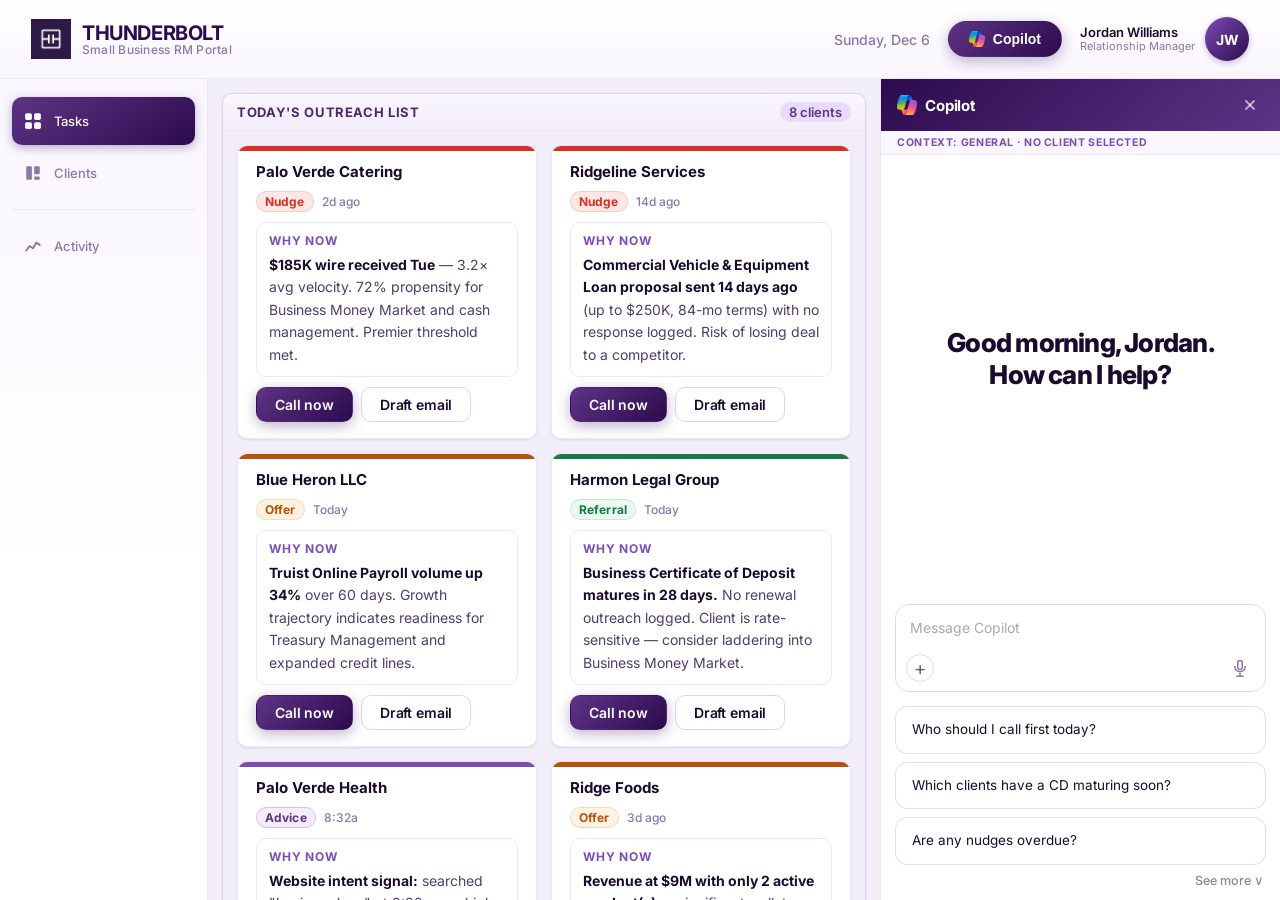
==== index.html @ 167a403d "Implement completed outreach tracking and enhance dashboard display for completed tasks" ====
<!DOCTYPE html>
<html lang="en">
<head>
<meta charset="UTF-8">
<meta name="viewport" content="width=device-width, initial-scale=1.0">
<title>RM Portal — Truist</title>
<link rel="preconnect" href="https://fonts.googleapis.com">
<link rel="preconnect" href="https://fonts.gstatic.com" crossorigin>
<link href="https://fonts.googleapis.com/css2?family=Inter:wght@400;500;600;700&display=swap" rel="stylesheet">
<style>
/* ── TOKENS ──────────────────────────────────────────────── */
:root {
  --p950:#150428; --p900:#2D0A4E; --p800:#4B286D;
  --p700:#5E3485; --p600:#7B4DB5; --p500:#9B6FCC;
  --p400:#B898DC; --p300:#D4BEF0; --p200:#E8DCFA;
  --p100:#F3EDFC; --p50:#F9F6FE;
  --bg:#F2EEF9; --sur:#fff;
  --bdr:#DDD3EF; --bdr-l:#EDE5F8;
  --tx:#1A0B2E; --tx2:#503D6A; --tx3:#8B78A8;
  --red:#D93025; --red-l:#FEE8E6; --red-s:#E74C3C;
  --amb:#B45309; --amb-l:#FEF3E2; --amb-s:#D97706;
  --grn:#1A7A47; --grn-l:#EAFAF1; --grn-d:#27AE60;
  --gray-d:#A09CB0;
  --rmd:10px; --rlg:14px; --rfull:9999px;
  --ssm:0 1px 3px rgba(75,40,109,.08),0 1px 2px rgba(75,40,109,.04);
  --smd:0 4px 16px rgba(75,40,109,.10),0 2px 4px rgba(75,40,109,.06);
  --spur:0 4px 14px rgba(75,40,109,.35);
}
*,*::before,*::after{box-sizing:border-box;margin:0;padding:0}
html,body{height:100%;overflow:hidden}
body{font-family:'Inter',-apple-system,BlinkMacSystemFont,sans-serif;background:var(--bg);color:var(--tx);-webkit-font-smoothing:antialiased;height:100vh;display:flex;flex-direction:column}

/* ── APP SHELL ──────────────────────────────────────────── */
#app{display:flex;flex-direction:column;height:100vh;overflow:hidden}

/* ── TOPBAR ─────────────────────────────────────────────── */
.topbar{height:79px;border-bottom:1px solid var(--bdr-l);background:linear-gradient(180deg,#fff 0%,var(--p50) 100%);display:flex;align-items:center;padding:0 31px;gap:18px;flex-shrink:0;z-index:20}
.tb-logo{display:flex;flex-direction:row;align-items:center;gap:11px;cursor:pointer;text-decoration:none;line-height:1}
.tb-logo-text{display:flex;flex-direction:column;align-items:flex-start;gap:1px}
.tb-brand{font-size:20px;font-weight:700;color:var(--p900);letter-spacing:-.02em}
.tb-sub{font-size:12px;font-weight:500;color:var(--tx3);letter-spacing:.02em}
.tb-spacer{flex:1}
.tb-date{font-size:14px;font-weight:500;color:var(--tx3);white-space:nowrap}
.tb-cop{font-size:14px;font-weight:600;padding:9px 20px;border:1px solid var(--p300);border-radius:var(--rfull);color:var(--p700);cursor:pointer;background:#fff;display:flex;align-items:center;gap:6px;transition:all .15s;white-space:nowrap;user-select:none}
.tb-cop.on{background:linear-gradient(135deg,var(--p700),var(--p900));color:#fff;border-color:transparent;box-shadow:var(--spur)}
.tb-back{font-size:15px;font-weight:500;color:var(--tx3);cursor:pointer;display:flex;align-items:center;gap:4px;text-decoration:none}
.tb-back:hover{color:var(--p700)}
.tb-av{width:44px;height:44px;border-radius:50%;background:linear-gradient(135deg,var(--p600),var(--p900));display:flex;align-items:center;justify-content:center;font-size:14px;font-weight:700;color:#fff;flex-shrink:0;box-shadow:0 2px 6px rgba(75,40,109,.3)}.tb-av-info{display:flex;flex-direction:column;line-height:1.2}.tb-av-name{font-size:13px;font-weight:600;color:var(--tx)}.tb-av-role{font-size:11px;color:var(--tx3)}

/* ── LAYOUT ─────────────────────────────────────────────── */
.layout{flex:1;display:flex;overflow:hidden}

/* ── SIDEBAR ─────────────────────────────────────────────── */
.sidebar{width:208px;border-right:1px solid var(--bdr-l);background:linear-gradient(180deg,var(--p50) 0%,#fff 60%);display:flex;flex-direction:column;align-items:flex-start;padding:18px 12px;gap:4px;flex-shrink:0}
.sb-ic{width:100%;height:48px;border-radius:var(--rmd);display:flex;align-items:center;gap:12px;padding:0 12px;color:var(--tx3);cursor:pointer;transition:all .15s;text-decoration:none;border:none;background:transparent;font-size:13px;font-weight:500}
.sb-ic:hover{background:var(--p100);color:var(--p700)}.sb-ic svg{flex-shrink:0}
.sb-ic.on{background:linear-gradient(145deg,var(--p700),var(--p900));color:#fff;box-shadow:0 3px 10px rgba(75,40,109,.35)}
.sb-div{width:100%;height:1px;background:var(--bdr-l);margin:8px 0}

/* ── MAIN ───────────────────────────────────────────────── */
.main{flex:1;overflow-y:auto;display:flex;flex-direction:column;min-width:0}

/* ── COPILOT PANEL ──────────────────────────────────────── */
.cp-panel{width:400px;border-left:1px solid var(--bdr-l);display:flex;flex-direction:column;flex-shrink:0;background:#fff;transition:width .2s,opacity .2s}
.cp-panel.off{width:0;opacity:0;overflow:hidden;pointer-events:none;border:none}
.cp-hd{height:52px;padding:0 16px;background:linear-gradient(140deg,var(--p900),var(--p700));border-bottom:none;display:flex;align-items:center;justify-content:space-between;flex-shrink:0}
.cp-hd-l{display:flex;align-items:center;gap:8px}
.cp-hd-r{display:flex;align-items:center;gap:2px}
.cp-ic{width:24px;height:24px;display:flex;align-items:center;justify-content:center;flex-shrink:0}
.cp-ttl{font-size:15px;font-weight:700;color:#fff;letter-spacing:-.01em}
.cp-icon-btn{width:28px;height:28px;border:none;background:transparent;border-radius:6px;cursor:pointer;color:rgba(255,255,255,.6);display:flex;align-items:center;justify-content:center;transition:all .15s;flex-shrink:0}
.cp-icon-btn:hover{background:rgba(255,255,255,.15);color:#fff}
.cp-x{width:28px;height:28px;border:none;background:transparent;border-radius:6px;cursor:pointer;color:rgba(255,255,255,.6);display:flex;align-items:center;justify-content:center;transition:all .15s;flex-shrink:0}
.cp-x:hover{background:rgba(255,255,255,.15);color:#fff}
.cp-ctx{padding:5px 16px;border-bottom:1px solid var(--bdr-l);font-size:10.5px;font-weight:700;color:var(--p600);background:var(--p50);letter-spacing:.06em;text-transform:uppercase;flex-shrink:0;white-space:nowrap;overflow:hidden;text-overflow:ellipsis}
.cp-empty{flex:1;display:flex;flex-direction:column;align-items:center;justify-content:center;padding:0 24px 32px;pointer-events:none}
.cp-ask{font-size:26px;font-weight:800;color:var(--tx);text-align:center;line-height:1.2;letter-spacing:-.03em}
.cp-msgs{flex:1;padding:12px 14px 6px;display:flex;flex-direction:column;gap:10px;overflow-y:auto;min-height:0}
.msg{font-size:13.5px;line-height:1.65;padding:10px 13px;border-radius:14px}
.msg.usr{background:linear-gradient(135deg,var(--p700),var(--p600));color:#fff;align-self:flex-end;max-width:88%;box-shadow:0 2px 8px rgba(75,40,109,.22);border-bottom-right-radius:4px}
.msg.ast{background:#f5f5f5;color:var(--tx2);border-top-left-radius:4px}
.msg.typ{background:#f5f5f5;color:var(--tx3);letter-spacing:3px;align-self:flex-start;border-top-left-radius:4px}
.cp-in-area{padding:10px 14px 14px;background:#fff;flex-shrink:0}
.cp-in-wrap{border:1.5px solid #ddd;border-radius:14px;background:#fff;transition:border-color .15s,box-shadow .15s}
.cp-in-wrap:focus-within{border-color:var(--p400);box-shadow:0 0 0 3px rgba(155,111,204,.12)}
.cp-in{width:100%;font-size:14px;font-family:inherit;padding:12px 14px 6px;border:none;color:var(--tx);background:transparent;outline:none;resize:none;line-height:1.5;min-height:44px;max-height:120px;overflow-y:auto;display:block}
.cp-in::placeholder{color:#aaa}
.cp-in-toolbar{display:flex;align-items:center;justify-content:space-between;padding:4px 10px 8px}
.cp-in-plus{width:28px;height:28px;border-radius:50%;border:1.5px solid #ddd;background:#fff;display:flex;align-items:center;justify-content:center;font-size:19px;line-height:1;color:#666;cursor:pointer;transition:all .15s;font-family:inherit}
.cp-in-plus:hover{border-color:var(--p400);color:var(--p700)}
.cp-btn{width:30px;height:30px;background:transparent;border-radius:50%;display:flex;align-items:center;justify-content:center;color:var(--tx3);cursor:pointer;flex-shrink:0;border:none;font-family:inherit;transition:all .15s}
.cp-btn:hover{color:var(--p700);background:var(--p100)}
.cp-btn.listening{color:var(--red);animation:mic-pulse 1s ease-in-out infinite}
@keyframes mic-pulse{0%,100%{transform:scale(1);opacity:1}50%{transform:scale(1.18);opacity:.75}}
.cp-cards{padding:0 14px 12px;display:flex;flex-direction:column;gap:8px;flex-shrink:0}
.cp-card{border:1px solid #e0e0e0;border-radius:12px;padding:13px 16px;font-size:13.5px;color:var(--tx);cursor:pointer;background:#fff;transition:background .12s,border-color .12s;line-height:1.45;text-align:left;user-select:none;width:100%;font-family:inherit;box-shadow:none}
.cp-card:hover{background:#f9f9fc;border-color:var(--p300)}
.cp-card-link{color:var(--p700);font-weight:600}
.cp-see-more{text-align:right;font-size:12.5px;font-weight:500;color:#888;cursor:pointer;padding:0 2px;transition:color .12s;user-select:none;background:none;border:none;font-family:inherit;width:100%}
.cp-see-more:hover{color:var(--p700)}

/* ── CONTENT ─────────────────────────────────────────────── */
.content{padding:14px;display:flex;flex-direction:column;gap:11px}

/* ── STAT ROW ────────────────────────────────────────────── */
.stat-row{display:grid;grid-template-columns:repeat(3,1fr);gap:10px}
.stat-box{background:var(--sur);border:1px solid var(--bdr-l);border-radius:var(--rmd);padding:22px;position:relative;overflow:hidden}
.stat-box::before{content:'';position:absolute;top:0;left:0;right:0;height:3px;background:linear-gradient(90deg,var(--p400),var(--p600));border-radius:3px 3px 0 0}
.stat-n{font-size:36px;font-weight:700;color:var(--tx);margin-bottom:6px;letter-spacing:-.03em;line-height:1}
.stat-l{font-size:14px;font-weight:500;color:var(--tx3)}
.stat-n.warn{color:var(--red)}
.stat-box.is-warn::before{background:linear-gradient(90deg,var(--red-s),#C0392B)}
.stat-n.ok{color:var(--grn)}
.stat-box.is-ok::before{background:linear-gradient(90deg,var(--grn-d),var(--grn))}

/* ── LIST CARD ───────────────────────────────────────────── */
.lcard{border:1px solid var(--bdr);border-radius:var(--rmd);overflow:hidden;box-shadow:var(--ssm)}
.lcard-hd{padding:8px 14px;background:linear-gradient(180deg,var(--p50),var(--p100));border-bottom:1px solid var(--bdr-l);display:flex;align-items:center;justify-content:space-between}
.lcard-lbl{font-size:13px;font-weight:700;color:var(--p800);letter-spacing:.05em;text-transform:uppercase}
.lcard-ct{font-size:13px;font-weight:600;color:var(--p700);background:var(--p200);padding:2px 9px;border-radius:var(--rfull)}
.card-grid{display:grid;grid-template-columns:repeat(auto-fill,minmax(280px,1fr));gap:14px}
.ocard{background:var(--sur);border:1px solid var(--bdr-l);border-radius:var(--rmd);padding:16px 18px;cursor:pointer;transition:box-shadow .15s,border-color .15s;display:flex;flex-direction:column;gap:10px;position:relative;overflow:hidden;box-shadow:var(--ssm)}
.ocard::before{content:'';position:absolute;top:0;left:0;right:0;height:5px;border-radius:3px 3px 0 0;background:linear-gradient(90deg,var(--p400),var(--p600))}
.ocard.h-r{background:#fff}
.ocard.h-r::before{background:linear-gradient(90deg,var(--red-s),#C0392B)}
.ocard.h-a{background:#fff}
.ocard.h-a::before{background:linear-gradient(90deg,var(--amb-s),var(--amb))}
.ocard.rec-nudge::before{background:var(--red)}
.ocard.rec-prop::before{background:var(--amb)}
.ocard.rec-rules::before{background:var(--grn)}
.ocard.rec-rt::before{background:var(--p600)}
.ocard:hover{box-shadow:0 4px 16px rgba(75,40,109,.13);border-color:var(--p300)}
.ocard.done{opacity:.7;cursor:default;background:#fafafa}
.ocard.done:hover{box-shadow:var(--ssm);border-color:var(--bdr-l)}
.done-row{display:flex;align-items:center;gap:8px;margin-top:2px}
.done-chip{font-size:11.5px;font-weight:600;padding:2px 9px;border-radius:var(--rfull);background:var(--grn-l);color:var(--grn);border:1px solid rgba(39,174,96,.25)}
.done-chip.pend{background:var(--amb-l);color:var(--amb);border-color:rgba(212,130,0,.25)}
.done-chip.dism{background:var(--red-l);color:var(--red);border-color:rgba(217,48,37,.25)}
.done-ts{font-size:11.5px;color:var(--tx3)}
.completed-hd{padding:10px 14px 7px;border-top:1px solid var(--bdr-l);background:var(--p50);display:flex;align-items:center;justify-content:space-between}
.completed-lbl{font-size:12px;font-weight:700;color:var(--tx3);letter-spacing:.05em;text-transform:uppercase}
.completed-ct{font-size:12px;font-weight:600;color:var(--tx3);background:#e8e8e8;padding:1px 8px;border-radius:var(--rfull)}
.ocard-top{display:flex;align-items:center}
.ocard-names{flex:1;min-width:0}
.ocard-pill-row{display:flex;align-items:center;gap:8px}
.ocard-co{font-size:15px;font-weight:700;color:var(--tx);white-space:nowrap;overflow:hidden;text-overflow:ellipsis}
.ocard-poc{font-size:12px;color:var(--tx3);margin-top:1px}
.ocard-why{font-size:13px;color:var(--tx2);line-height:1.5;display:-webkit-box;-webkit-line-clamp:2;-webkit-box-orient:vertical;overflow:hidden}
.ocard-footer{display:flex;align-items:center;justify-content:space-between;margin-top:2px}
.ocard-time{font-size:12px;color:var(--tx3);font-weight:500}

/* ── CLIENT ROWS ─────────────────────────────────────────── */
.crow{display:flex;align-items:center;gap:12px;padding:9px 14px;border-bottom:1px solid var(--bdr-l);cursor:pointer;position:relative;transition:background .12s}
.crow:last-child{border-bottom:none}
.crow:hover{background:var(--p50)}
.ns{position:absolute;left:0;top:0;bottom:0;width:3px}
.ns.r{background:var(--red-s)}
.ns.a{background:var(--amb-s)}
.cav{width:34px;height:34px;border-radius:50%;background:linear-gradient(135deg,var(--p200),var(--p300));display:flex;align-items:center;justify-content:center;font-size:11px;font-weight:700;color:var(--p800);flex-shrink:0;border:1.5px solid var(--p300)}
.cbody{flex:1;min-width:0}
.cname{font-size:15px;font-weight:600;color:var(--tx);margin-bottom:2px;letter-spacing:-.01em}
.ctrig{font-size:13px;color:var(--tx2);white-space:nowrap;overflow:hidden;text-overflow:ellipsis}
.cr-r{display:flex;flex-direction:column;align-items:flex-end;gap:4px;flex-shrink:0}
.chev{font-size:18px;color:var(--p400);line-height:1}
.ctime{font-size:10px;font-weight:500;color:var(--tx3)}

/* ── BADGES ──────────────────────────────────────────────── */
.badge{font-size:12px;font-weight:700;padding:2px 8px;border-radius:var(--rfull);letter-spacing:.01em;white-space:nowrap}
.b-rt{background:var(--p100);color:var(--p700);border:1px solid var(--p300)}
.b-prop{background:var(--amb-l);color:var(--amb);border:1px solid rgba(212,130,0,.2)}
.b-rules{background:var(--grn-l);color:var(--grn);border:1px solid rgba(39,174,96,.2)}
.b-nudge{background:var(--red-l);color:var(--red);border:1px solid rgba(231,76,60,.2)}

/* ── CLIENT WORKSPACE HEADER ─────────────────────────────── */
.ch{padding:13px 14px;border-bottom:1px solid var(--bdr-l);display:flex;align-items:center;gap:16px;flex-shrink:0;background:linear-gradient(180deg,var(--p50),#fff)}
.chav{width:50px;height:50px;border-radius:50%;background:linear-gradient(135deg,var(--p700),var(--p950));display:flex;align-items:center;justify-content:center;font-size:16px;font-weight:800;color:#fff;flex-shrink:0;box-shadow:0 3px 12px rgba(75,40,109,.3)}
.chname{font-size:18px;font-weight:700;color:var(--tx);letter-spacing:-.02em}
.chsub{font-size:13px;font-weight:500;color:var(--tx3);margin-top:2px}
.chbadges{display:flex;gap:6px;margin-top:6px;flex-wrap:wrap}

/* ── TAB BAR (hidden — state kept for Copilot context) ────── */
.tabs{display:none}
.tab{display:none}

/* ── SECTION DIVIDERS ───────────────────────────────────── */
.sec-div{display:flex;align-items:center;gap:10px;padding:20px 0 8px}
.sec-div-lbl{font-size:11px;font-weight:700;color:var(--p600);letter-spacing:.09em;text-transform:uppercase;white-space:nowrap;flex-shrink:0}
.sec-div-line{flex:1;height:1px;background:linear-gradient(90deg,var(--bdr),transparent)}

/* ── TAB CONTENT ─────────────────────────────────────────── */
.tcont{padding:14px;display:flex;flex-direction:column;gap:10px}
.two-col{display:grid;grid-template-columns:1fr 1fr;gap:9px}
.sblock{border:1px solid var(--bdr-l);border-radius:var(--rmd);padding:10px 12px;display:flex;flex-direction:column;gap:6px;background:var(--sur)}
.sbtitle{font-size:12px;font-weight:700;color:var(--p600);letter-spacing:.07em;text-transform:uppercase}
.sbbody{font-size:14px;color:var(--tx2);line-height:1.6}
.sbbody strong{font-weight:700;color:var(--tx)}
.tp-list{display:flex;flex-direction:column;gap:6px}
.tp-item{display:flex;gap:9px;font-size:14px;color:var(--tx2);line-height:1.55}
.tp-n{font-size:13px;font-weight:700;color:var(--p500);flex-shrink:0;width:16px;padding-top:1px}
.act-row{display:flex;gap:8px;flex-wrap:wrap}
.btn{padding:8px 18px;border-radius:var(--rmd);border:1px solid var(--bdr);font-size:14px;font-weight:600;color:var(--tx);background:transparent;cursor:pointer;font-family:inherit;transition:all .15s;letter-spacing:-.01em}
.btn:hover{border-color:var(--p400);color:var(--p700);background:var(--p50)}
.btn.pri{background:linear-gradient(135deg,var(--p700),var(--p900));color:#fff;border-color:transparent;box-shadow:var(--spur)}
.btn.pri:hover{background:linear-gradient(135deg,var(--p600),var(--p800));box-shadow:0 6px 18px rgba(75,40,109,.4)}

/* ── CONTEXT TAB ─────────────────────────────────────────── */
.cgrid{display:grid;grid-template-columns:1fr 1fr;gap:7px}
.citem{border:1px solid var(--bdr-l);border-radius:var(--rmd);padding:9px 10px}
.ckey{font-size:12px;font-weight:700;color:var(--tx3);text-transform:uppercase;letter-spacing:.06em;margin-bottom:4px}
.cval{font-size:15px;font-weight:600;color:var(--tx)}
.cval.sm{font-size:14px;font-weight:400;color:var(--tx2);line-height:1.5}

/* ── PORTFOLIO TAB ───────────────────────────────────────── */
.pi{display:flex;align-items:center;justify-content:space-between;padding:7px 0;border-bottom:1px solid var(--bdr-l)}
.pi:last-child{border-bottom:none}
.pi-name{font-size:15px;font-weight:500;color:var(--tx)}
.pi-meta{font-size:13px;color:var(--tx3);margin-top:2px}
.pi-badge{font-size:13px;font-weight:600;color:var(--p700);background:var(--p100);padding:3px 10px;border-radius:var(--rfull);border:1px solid var(--p300)}

/* ── LOG OUTCOME TAB ─────────────────────────────────────── */
.radio-grp{display:flex;gap:8px;flex-wrap:wrap}
.rchip{padding:7px 16px;border-radius:var(--rfull);border:1px solid var(--bdr);font-size:14px;font-weight:600;color:var(--tx3);cursor:pointer;transition:all .15s;user-select:none}
.rchip:hover{border-color:var(--p400);color:var(--p700)}
.rchip.s-conv{background:var(--grn-l);color:var(--grn);border-color:rgba(39,174,96,.3)}
.rchip.s-pend{background:var(--amb-l);color:var(--amb);border-color:rgba(212,130,0,.3)}
.rchip.s-dism{background:var(--red-l);color:var(--red);border-color:rgba(217,48,37,.3)}
.form-row{display:flex;flex-direction:column;gap:6px}
.form-lbl{font-size:13px;font-weight:600;color:var(--tx2)}
.fselect{font-size:14px;font-family:inherit;padding:7px 10px;border:1px solid var(--bdr);border-radius:var(--rmd);color:var(--tx);background:#fff;outline:none}
.fselect:focus{border-color:var(--p500);box-shadow:0 0 0 3px rgba(155,111,204,.18)}
.ftextarea{width:100%;font-size:14px;font-family:inherit;padding:10px 12px;border:1px solid var(--bdr);border-radius:var(--rmd);color:var(--tx);resize:none;outline:none;line-height:1.6;transition:border-color .15s}
.ftextarea:focus{border-color:var(--p500);box-shadow:0 0 0 3px rgba(155,111,204,.18)}

/* ── SEARCH BAR ──────────────────────────────────────────── */
.sbar{display:flex;align-items:center;gap:8px;padding:7px 13px;border-bottom:1px solid var(--bdr-l);background:var(--p50);flex-wrap:wrap}
.sinput{flex:1;min-width:140px;font-size:14px;font-family:inherit;padding:6px 12px 6px 30px;border:1px solid var(--bdr);border-radius:var(--rfull);color:var(--tx);background:url("data:image/svg+xml,%3Csvg width='13' height='13' viewBox='0 0 13 13' fill='none' xmlns='http://www.w3.org/2000/svg'%3E%3Ccircle cx='5.5' cy='5.5' r='4' stroke='%238B78A8' stroke-width='1.5'/%3E%3Cline x1='9' y1='9' x2='12' y2='12' stroke='%238B78A8' stroke-width='1.5' stroke-linecap='round'/%3E%3C/svg%3E") no-repeat 10px center,#fff;outline:none;transition:border-color .15s,box-shadow .15s}
.sinput:focus{border-color:var(--p500);box-shadow:0 0 0 3px rgba(155,111,204,.18)}
.sinput::placeholder{color:var(--tx3)}
.fpill{font-size:13px;font-weight:600;padding:4px 13px;border-radius:var(--rfull);border:1px solid var(--bdr);color:var(--tx3);cursor:pointer;white-space:nowrap;transition:all .15s;user-select:none}
.fpill:hover{border-color:var(--p400);color:var(--p700)}
.fpill.on{background:linear-gradient(135deg,var(--p700),var(--p900));color:#fff;border-color:transparent;box-shadow:0 2px 8px rgba(75,40,109,.28)}

/* ── BOOK GRID ───────────────────────────────────────────── */
.col-hd{display:grid;grid-template-columns:11px 1fr 1fr 1fr 3fr;gap:12px;align-items:center;padding:7px 13px;border-bottom:1px solid var(--bdr-l);background:#fff}
.col-l{font-size:12px;font-weight:700;color:var(--tx3);letter-spacing:.07em;text-transform:uppercase}
.bgrow{display:grid;grid-template-columns:11px 1fr 1fr 1fr 3fr;gap:12px;align-items:center;padding:10px 13px;border-bottom:1px solid var(--bdr-l);cursor:pointer;transition:background .12s;background:#fff}
.bgrow:last-child{border-bottom:none}
.bgrow:hover{background:var(--p50)}
.bgname{font-size:15px;font-weight:600;color:var(--tx);letter-spacing:-.01em;line-height:1.35}
.bgmeta{font-size:13px;font-weight:500;color:var(--tx3);margin-top:2px;line-height:1.35}
.hdot{width:9px;height:9px;border-radius:50%;flex-shrink:0}
.h-g{background:var(--grn-d)}
.h-a{background:var(--amb-s)}
.h-r{background:var(--red-s)}
.h-x{background:var(--gray-d)}

/* ── ACTIVITY ────────────────────────────────────────────── */
.arow{display:flex;align-items:flex-start;gap:13px;padding:9px 13px;border-bottom:1px solid var(--bdr-l);transition:background .12s;background:#fff}
.arow:last-child{border-bottom:none}
.arow:hover{background:var(--p50)}
.opill{width:26px;height:26px;border-radius:50%;display:flex;align-items:center;justify-content:center;font-size:11px;font-weight:700;flex-shrink:0;margin-top:1px}
.o-c{background:var(--grn-l);color:var(--grn);border:1.5px solid rgba(39,174,96,.25)}
.o-p{background:var(--amb-l);color:var(--amb);border:1.5px solid rgba(212,130,0,.25)}
.o-d{background:var(--red-l);color:var(--red);border:1.5px solid rgba(217,48,37,.3)}
.abody{flex:1}
.aclient{font-size:15px;font-weight:600;color:var(--tx);margin-bottom:2px;letter-spacing:-.01em}
.adesc{font-size:13px;color:var(--tx2);line-height:1.55}
.atime{font-size:12px;font-weight:600;color:var(--tx3);flex-shrink:0;padding-top:3px}
/* ── TIMELINE ─────────────────────────────────────────────── */
.tl-wrap{padding:8px 24px 24px 24px;display:flex;flex-direction:column}
.tl-item{display:grid;grid-template-columns:80px 24px 1fr;gap:0 16px;position:relative;min-height:80px}
.tl-item:not(:last-child) .tl-spine{background:var(--bdr-l)}
.tl-date{font-size:12px;font-weight:600;color:var(--tx3);text-align:right;padding-top:3px;line-height:1.3}
.tl-spine{display:flex;flex-direction:column;align-items:center;gap:0}
.tl-dot{width:24px;height:24px;border-radius:50%;flex-shrink:0;display:flex;align-items:center;justify-content:center;font-size:11px;font-weight:700;z-index:1}
.tl-line{flex:1;width:2px;background:var(--bdr-l);margin:2px 0}
.tl-card{background:#fff;border:1px solid var(--bdr-l);border-radius:var(--rmd);padding:12px 14px;margin-bottom:14px;box-shadow:var(--ssm)}
.tl-client{font-size:15px;font-weight:700;color:var(--tx);margin-bottom:5px}
.tl-meta{display:flex;align-items:center;gap:8px;flex-wrap:wrap;margin-bottom:7px}
.tl-method{font-size:12px;color:var(--tx3);font-weight:500}
.tl-outcome{font-size:12px;font-weight:700;padding:2px 9px;border-radius:var(--rfull)}
.tl-out-c{background:var(--grn-l);color:var(--grn)}
.tl-out-p{background:var(--amb-l);color:var(--amb)}
.tl-out-d{background:var(--red-l);color:var(--red)}
.tl-notes{font-size:13px;color:var(--tx2);line-height:1.55}

/* ── MODAL ───────────────────────────────────────────────── */
.overlay{position:fixed;inset:0;background:rgba(21,4,40,.55);z-index:100;display:flex;align-items:center;justify-content:center;padding:20px;backdrop-filter:blur(4px)}
.overlay.off{display:none}
.modal{background:#fff;border-radius:var(--rlg);box-shadow:0 24px 64px rgba(21,4,40,.35);max-width:500px;width:100%;overflow:hidden;animation:mup .2s ease}
@keyframes mup{from{transform:translateY(12px);opacity:0}to{transform:translateY(0);opacity:1}}
.mhd{padding:18px 20px;background:linear-gradient(140deg,var(--p900),var(--p700));display:flex;align-items:center;justify-content:space-between}
.mttl{font-size:14px;font-weight:700;color:#fff;letter-spacing:-.01em}
.mx{font-size:20px;color:rgba(255,255,255,.6);cursor:pointer;line-height:1;transition:color .15s;background:transparent;border:none}
.mx:hover{color:#fff}
.mbody{padding:14px;display:flex;flex-direction:column;gap:10px}
.msec{display:flex;flex-direction:column;gap:6px}
.mlbl{font-size:12px;font-weight:700;color:var(--p600);text-transform:uppercase;letter-spacing:.06em}
.mval{font-size:15px;color:var(--tx2);line-height:1.55}
.mval.hi{color:var(--tx);font-weight:600;font-size:16px}
.mfooter{padding:10px 14px;border-top:1px solid var(--bdr-l);display:flex;gap:8px;justify-content:flex-end;background:var(--p50)}

/* ── TOAST ───────────────────────────────────────────────── */
.toast{position:fixed;bottom:24px;right:24px;background:var(--p900);color:#fff;padding:12px 20px;border-radius:var(--rmd);font-size:12px;font-weight:600;z-index:300;box-shadow:var(--spur);display:flex;align-items:center;gap:8px;transition:all .3s;animation:tup .3s ease}
@keyframes tup{from{transform:translateY(20px);opacity:0}to{transform:translateY(0);opacity:1}}
.toast.off{display:none}

/* ── EMPTY STATE ─────────────────────────────────────────── */
.empty{padding:34px;text-align:center;color:var(--tx3)}
.empty-ic{font-size:28px;margin-bottom:8px}
.empty-txt{font-size:15px;font-weight:500}
</style>
</head>
<body>
<div id="app">
  <div class="topbar" id="topbar"></div>
  <div class="layout">
    <nav class="sidebar" id="sidebar"></nav>
    <main class="main" id="main"></main>
    <aside class="cp-panel" id="copilot"></aside>
  </div>
</div>
<div class="overlay off" id="overlay" onclick="if(event.target===this)closeModal()">
  <div class="modal" id="modal"></div>
</div>
<div class="toast off" id="toast"></div>

<script>
/* ============================================================
   DATA
   ============================================================ */
function genClients() {
  const FN = ['James','Robert','Michael','William','David','Richard','Joseph','Thomas','Charles','Christopher','Daniel','Matthew','Anthony','Mark','Donald','Steven','Paul','Andrew','Joshua','Kenneth','Kevin','Brian','George','Timothy','Ronald','Edward','Jason','Jeffrey','Ryan','Jacob','Gary','Nicholas','Eric','Jonathan','Stephen','Larry','Justin','Scott','Brandon','Benjamin','Samuel','Raymond','Gregory','Frank','Alexander','Patrick','Jack','Dennis','Jerry','Tyler','Aaron','Jose','Henry','Adam','Douglas','Nathan','Peter','Zachary','Kyle','Walter','Harold','Jeremy','Ethan','Carl','Keith','Roger','Gerald','Christian','Terry','Sean','Arthur','Austin','Noah','Lawrence','Jesse','Joe','Bryan','Albert','Willie','Dylan','Louis','Johnny','Logan','Carlos','Howard','Teresa','Sandra','Patricia','Linda','Barbara','Elizabeth','Jennifer','Maria','Susan','Dorothy','Lisa','Nancy','Karen','Betty','Helen','Sharon','Donna','Carol','Ruth','Michelle','Laura','Sarah','Kimberly','Deborah','Jessica','Shirley','Angela','Melissa','Brenda','Amy','Anna','Rebecca','Virginia','Kathleen','Pamela','Martha','Amanda','Stephanie','Carolyn','Christine','Marie','Janet','Catherine','Frances','Ann','Joyce','Diane','Alice','Julie','Heather','Doris','Gloria','Evelyn','Jean','Cheryl','Katherine','Joan','Ashley','Judith','Rose','Janice','Kelly','Nicole','Judy','Christina','Kathy','Theresa','Beverly','Denise','Tammy','Irene','Jane','Lori','Rachel','Megan','Amber','Lauren','Brittany','Danielle','Samantha','Emma','Olivia','Sophia','Isabella','Ava','Mia','Chloe','Grace','Hannah'];
  const LN = ['Smith','Johnson','Williams','Brown','Jones','Garcia','Miller','Davis','Rodriguez','Martinez','Hernandez','Lopez','Gonzalez','Wilson','Anderson','Thomas','Taylor','Moore','Jackson','Martin','Lee','Perez','Thompson','White','Harris','Sanchez','Clark','Ramirez','Lewis','Robinson','Walker','Young','Allen','King','Wright','Scott','Torres','Nguyen','Hill','Flores','Green','Adams','Nelson','Baker','Hall','Rivera','Campbell','Mitchell','Carter','Roberts','Phillips','Evans','Turner','Parker','Collins','Edwards','Stewart','Morris','Murphy','Cook','Rogers','Morgan','Peterson','Cooper','Reed','Bailey','Bell','Gomez','Kelly','Howard','Ward','Cox','Diaz','Richardson','Wood','Watson','Brooks','Bennett','Gray','James','Reyes','Cruz','Hughes','Price','Myers','Long','Foster','Sanders','Ross','Morales','Powell','Sullivan','Russell','Ortiz','Jenkins','Gutierrez','Perry','Butler','Barnes','Fisher','Henderson','Coleman','Simmons','Patterson','Jordan','Reynolds','Hamilton','Graham','Kim','Gonzales','Alexander','Ramos','Wallace','Griffin','West','Cole','Hayes','Chavez','Gibson','Bryant','Ellis','Stevens','Murray','Ford','Marshall','Owens','McDonald','Harrison','Ruiz','Kennedy','Wells','Alvarez','Woods','Mendoza','Castillo','Olson','Webb','Washington','Tucker','Freeman','Burns','Henry','Vasquez','Snyder','Simpson','Crawford','Jimenez','Porter','Mason','Shaw','Gordon','Wagner','Hunter','Romero','Hicks','Dixon','Hunt','Palmer','Robertson','Black','Holmes','Stone','Meyer','Boyd','Mills','Warren','Fox','Rose','Rice','Moreno','Schmidt','Patel','Marsh','Warren'];
  const PFXS = ['Apex','Summit','Ridge','Valley','Peak','Crest','Blue','Green','Iron','Golden','Silver','Eagle','Falcon','Hawk','Bear','Wolf','Bright','Clear','Swift','Stone','Oak','Pine','Cedar','Maple','River','Lake','Bridge','Crown','Star','Premier','Allied','United','National','Metro','Central','Pacific','Atlantic','Southern','Northern','Western','Eastern','Lakeside','Hillside','Riverside','Heritage','Legacy','Pioneer','Horizon','Keystone','Cornerstone','Prestige','Excel','Prime','Core','Arch','Beacon','Charter'];
  const SFXS = ['Construction','Services','Logistics','Group','Industries','Solutions','Enterprises','Properties','Foods','Healthcare','Technology','Consulting','Associates','Partners','Holdings','Capital','Ventures','Works','Co.','Inc.','LLC','Management','Advisors','Systems','Supply','Distributors','Contractors','Builders','Specialists','Professionals'];
  const INDS = ['Construction','Logistics','Healthcare','Legal Services','Food & Beverage','HVAC / Contracting','Landscaping','Food Manufacturing','Plumbing / Contracting','Retail','Technology','Real Estate','Financial Services','Manufacturing','Transportation','Education','Hospitality','Auto Services','Dental','Veterinary','Fitness','Electrical','Roofing','Flooring','Painting','Staffing','Marketing','Accounting','Printing','Security','Janitorial','Pest Control','Photography','Catering','Bakery','Brewery','Winery','Trucking','Warehousing','Childcare','Senior Care','Physical Therapy','Optometry','Chiropractic','Architecture','Engineering','Interior Design'];
  const LOCS = ['Charlotte, NC','Raleigh, NC','Atlanta, GA','Dallas, TX','Phoenix, AZ','Tampa, FL','Nashville, TN','Austin, TX','Denver, CO','Seattle, WA','Portland, OR','Minneapolis, MN','Detroit, MI','Columbus, OH','Indianapolis, IN','Louisville, KY','Memphis, TN','Richmond, VA','Baltimore, MD','Pittsburgh, PA','Cleveland, OH','Cincinnati, OH','Kansas City, MO','St. Louis, MO','Oklahoma City, OK','San Antonio, TX','Fort Worth, TX','Jacksonville, FL','Orlando, FL','Miami, FL','Charlotte, NC','Birmingham, AL','Greensboro, NC','Virginia Beach, VA','Chandler, AZ','Scottsdale, AZ','Henderson, NV','Laredo, TX','Buffalo, NY','Rochester, NY','Akron, OH','Omaha, NE','Tulsa, OK','Arlington, TX','Aurora, CO','Anaheim, CA','Santa Ana, CA','Corpus Christi, TX','Lexington, KY','Anchorage, AK','Stockton, CA','Riverside, CA','St. Paul, MN','Cincinnati, OH','Toledo, OH','Greensboro, NC','Newark, NJ','Plano, TX','Henderson, NV','Lincoln, NE','Bakersfield, CA','Baton Rouge, LA','Fremont, CA','Hialeah, FL','Garland, TX','Madison, WI','Scottsdale, AZ','Glendale, AZ','Winston-Salem, NC','Chesapeake, VA','Norfolk, VA'];
  const PRODS_ALL = ['Treasury','BLOC','LOC','CD','Payroll','Card','Merchant Services','Business Savings','Checking'];

  const PROD_NAMES = {
    Checking:            'Dynamic Business Checking',
    Treasury:            'Treasury Management',
    BLOC:                'Business Line of Credit',
    LOC:                 'Small Business Line of Credit',
    CD:                  'Business Certificate of Deposit',
    Payroll:             'Truist Online Payroll',
    Card:                'Business Cash Rewards Card',
    'Merchant Services': 'Merchant Services',
    'Business Savings':  'Business Money Market',
  };

  const PROD_TAGLINE = {
    Checking:            'Full-featured checking with 500 monthly transactions and tier-based relationship perks.',
    Treasury:            'Full cash management suite — sweep accounts, payment automation, and working capital optimization.',
    BLOC:                'Revolving credit up to $250K (with collateral) — flexible access to working capital as needs arise.',
    LOC:                 'Revolving line of credit up to $100K — manage seasonal cash flow and short-term working capital gaps.',
    CD:                  'Guaranteed fixed return on idle cash — choose your term from 7 days to 5 years.',
    Payroll:             'Fully automated payroll, tax filing, and direct deposit for businesses with 1–100 employees.',
    Card:                'Cash back on every purchase — no annual fee, 0% intro APR for 9 months, $300 welcome bonus.',
    'Merchant Services': 'Point-of-sale and payment acceptance solutions to capture revenue at every transaction.',
    'Business Savings':  'Business Money Market with competitive APY and check-writing access on balances over $5K.',
  };

  function rankMissingProds(c) {
    const pool = ['Treasury','BLOC','LOC','CD','Payroll','Card','Merchant Services','Business Savings'];
    const missing = pool.filter(p => !c.prods.includes(p));
    const revM = parseFloat((c.rev || '0').replace(/[^0-9.]/g, '')) || 0;
    const ind = (c.ind || '').toLowerCase();
    const score = p => {
      if (p === 'Payroll')           return c.emp >= 10 ? 90 : c.emp >= 5 ? 65 : 35;
      if (p === 'Card')              return 70;
      if (p === 'Business Savings')  return revM >= 2 ? 72 : 55;
      if (p === 'Treasury')          return revM >= 5 ? 88 : revM >= 2 ? 58 : 28;
      if (p === 'BLOC')              return revM >= 3 ? 78 : 48;
      if (p === 'LOC')               { const base = revM < 3 ? 68 : 42; return c.prods.includes('BLOC') ? base - 30 : base; }
      if (p === 'CD')                return revM >= 2 ? 55 : 40;
      if (p === 'Merchant Services') return /food|retail|catering|dental|health/.test(ind) ? 75 : 40;
      return 50;
    };
    return missing.sort((a, b) => score(b) - score(a));
  }

  const RECS = [null,null,null,'nudge','propensity','rules','rt'];
  const HEALTHS = ['g','g','g','g','g','a','a','r','x'];
  const LCDS = [0,1,2,3,5,7,10,14,21,28,35,42,60];
  const TRIGS = [
    (c,lcd)=>`Revenue growth signal detected · ${c.prop}% propensity · engagement window open`,
    (c,lcd)=>`No contact in ${lcd} days · re-engagement trigger · account activity normal`,
    (c,lcd)=>`CD matures in ${Math.floor(Math.random()*40)+10} days · renewal outreach not yet logged`,
    (c,lcd)=>`Payroll volume up ${Math.floor(Math.random()*30)+10}% over 60 days · treasury conversation opportunity`,
    (c,lcd)=>`Proposal sent ${lcd} days ago with no response · follow-up recommended`,
    (c,lcd)=>`Website intent signal detected · ${c.prop}% propensity for lending products`,
    (c,lcd)=>`BLOC utilization at ${Math.floor(Math.random()*40)+50}% · expansion conversation warranted`,
    (c,lcd)=>`Account anniversary approaching · relationship review opportunity`,
    (c,lcd)=>`Peer benchmark shows under-penetration · ${c.prop}% propensity for additional products`,
    (c,lcd)=>`High wire transfer volume this month · cash management window narrowing`,
  ];
  const NOTES = [
    c=>`${c.ind} client with ${c.emp} employees. Revenue ${c.rev}. Good cross-sell potential based on product mix and transaction patterns.`,
    c=>`Established relationship since ${c.since}. ${c.health==='r'?'At-risk — needs immediate outreach.':c.health==='a'?'Needs attention — engagement declining.':'Healthy account. Monitor for upsell opportunities.'}`,
    c=>`Located in ${c.loc}. Primary products: ${c.prods.join(', ')}. ${c.prop}% propensity score based on peer benchmarks.`,
    c=>`Single-owner ${c.ind.toLowerCase()} business. Seasonal revenue patterns likely. Review for treasury and payroll fit.`,
    c=>`Client since ${c.since}. ${c.rec?'Open recommendation requires follow-up within the week.':'No active recommendation — schedule routine check-in.'}`,
  ];
  let seed = 31337;
  const rng=()=>{seed=((seed*1664525+1013904223)&0x7fffffff);return seed/0x7fffffff;};
  const pick=arr=>arr[Math.floor(rng()*arr.length)];
  const rInt=(a,b)=>a+Math.floor(rng()*(b-a+1));
  const clients=[];
  for(let i=0;i<584;i++){
    const id=i+9;
    const fn=pick(FN), ln=pick(LN);
    const name=fn+' '+ln;
    const ini=fn[0]+ln[0];
    const co=pick(PFXS)+' '+pick(SFXS);
    const ind=pick(INDS);
    const loc=pick(LOCS);
    const since=String(rInt(2015,2024));
    const lcd=pick(LCDS);
    const lc=lcd===0?'Today':lcd===1?'Yesterday':lcd+' days ago';
    const health=pick(HEALTHS);
    const rec=health==='x'?null:pick(RECS);
    const tier=rng()>0.5?'Tier I':'Tier II';
    const prop=rInt(20,92);
    const revN=rng()>0.4?(rInt(10,99)/10).toFixed(1):rInt(1,9);
    const rev='$'+revN+'M';
    const emp=rInt(4,150);
    const nProds=rInt(1,4);
    const shuffled=[...PRODS_ALL].sort(()=>rng()-0.5).slice(0,nProds);
    if(!shuffled.includes('Checking'))shuffled.unshift('Checking');
    const prods=shuffled;
    const trig=rec?pick(TRIGS)({prop,emp,prods,health,ind,rev,since},lcd):null;
    const rt=rec?(lcd===0?'Today':lcd<=2?lcd+'d ago':lcd+'d ago'):null;
    const cObj={id,ini,name,co,tier,loc,since,lc,lcd,health,rec,prods,trig,rt,prop,rev,emp,ind,notes:''};
    cObj.notes=pick(NOTES)(cObj);
    clients.push(cObj);
  }
  return clients;
}

const D = {
  rm: { name: 'Jordan Williams', initials: 'JW' },
  day: 'Thursday, Mar 19',
  clients: [
    { id:1, ini:'MC', name:'Maria Chen', co:'Palo Verde Catering', tier:'Tier I', loc:'Charlotte, NC', since:'2021', lc:'2 days ago', lcd:2, health:'r', rec:'nudge', prods:['Checking','Card'], trig:'$185K deposit · cash mgmt window narrowing · 48h no contact', rt:'2d ago', prop:72, rev:'$2.1M', emp:18, ind:'Food & Beverage', notes:'Long-term relationship. Referred 2 other clients. Seasonal revenue peaks in Q2 and Q4.' },
    { id:2, ini:'RH', name:'Ridgeline HVAC', co:'Ridgeline Services', tier:'Tier II', loc:'Raleigh, NC', since:'2019', lc:'14 days ago', lcd:14, health:'r', rec:'nudge', prods:['Checking','LOC'], trig:'Proposal stalled · no follow-up in 14 days', rt:'14d ago', prop:58, rev:'$4.8M', emp:34, ind:'HVAC / Contracting', notes:'Active LOC. Equipment financing proposal was sent 14 days ago — needs follow-up urgently before the deal goes cold.' },
    { id:3, ini:'BH', name:'Blue Heron Logistics', co:'Blue Heron LLC', tier:'Tier II', loc:'Atlanta, GA', since:'2022', lc:'6 days ago', lcd:6, health:'a', rec:'propensity', prods:['Checking','Payroll'], trig:'Payroll up 34% · growth conversation opportunity', rt:'Today', prop:65, rev:'$7.2M', emp:62, ind:'Logistics', notes:'Fast-growing company. Payroll volume increased significantly — strong potential for treasury and expanded banking relationship.' },
    { id:4, ini:'HD', name:'Harmon & Diaz LLC', co:'Harmon Legal Group', tier:'Tier II', loc:'Charlotte, NC', since:'2020', lc:'12 days ago', lcd:12, health:'a', rec:'rules', prods:['Checking','CD'], trig:'CD maturity in 28 days · no renewal outreach logged', rt:'Today', prop:48, rev:'$3.4M', emp:21, ind:'Legal Services', notes:'CD maturing soon. Client is rate-sensitive — be prepared to discuss current options before they shop elsewhere.' },
    { id:5, ini:'PV', name:'Palo Verde Dental', co:'Palo Verde Health', tier:'Tier I', loc:'Phoenix, AZ', since:'2023', lc:'Today', lcd:0, health:'g', rec:'rt', prods:['Checking'], trig:'Searched "business loan" on truist.com', rt:'8:32a', prop:55, rev:'$1.8M', emp:12, ind:'Healthcare', notes:'Newer client. Recent web activity indicates lending interest. Good opportunity to deepen the relationship early.' },
    { id:6, ini:'BF', name:'Brightwell Foods', co:'Brightwell Inc.', tier:'Tier I', loc:'Tampa, FL', since:'2018', lc:'2 days ago', lcd:2, health:'g', rec:null, prods:['Checking','Treasury','Payroll','Card'], trig:null, rt:null, prop:82, rev:'$11M', emp:88, ind:'Food Manufacturing', notes:'Top client. Treasury management and Online Payroll fully established for 88 employees. Business Cash Rewards Card active. Next opportunity: Merchant Services or Business Line of Credit.' },
    { id:7, ini:'AP', name:'Apex Plumbing', co:'Apex Services Co.', tier:'Tier II', loc:'Nashville, TN', since:'2021', lc:'5 days ago', lcd:5, health:'g', rec:null, prods:['Checking','BLOC','Card'], trig:null, rt:null, prop:41, rev:'$2.9M', emp:24, ind:'Plumbing / Contracting', notes:'Healthy relationship. Business Line of Credit recently accepted. Business Cash Rewards Card added for materials purchasing. Follow up in 30 days to explore Truist Online Payroll for 24 employees.' },
    { id:8, ini:'ML', name:'Meza Landscaping', co:'Meza Group', tier:'Tier I', loc:'Dallas, TX', since:'2020', lc:'38 days ago', lcd:38, health:'x', rec:null, prods:['Checking'], trig:null, rt:null, prop:22, rev:'$900K', emp:9, ind:'Landscaping', notes:'No contact in 38 days. Single product. Potential churn risk — needs a check-in call this week.' },
    ...genClients(),
  ],
  activity: [
    { id:1,  cn:'Brightwell Foods',       desc:'Treasury mgmt opened · offer accepted · model updated',              out:'c', time:'03/19/26', rec:'propensity', method:'Phone call' },
    { id:2,  cn:'Maria Chen',             desc:'Cash mgmt meeting scheduled · outcome pending',                        out:'p', time:'03/19/26', rec:'nudge',      method:'Phone call' },
    { id:3,  cn:'Ridgeline HVAC',         desc:'Follow-up call scheduled · proposal still active',                     out:'p', time:'03/19/26', rec:'nudge',      method:'Email' },
    { id:4,  cn:'Meza Landscaping',       desc:'Not interested · recommendation dismissed · feedback logged',           out:'d', time:'03/18/26', rec:'rules',      method:'Phone call' },
    { id:5,  cn:'Summit Roofing Co.',     desc:'Premier referral accepted · banker intro scheduled',                   out:'c', time:'03/17/26', rec:'propensity', method:'In-person meeting' },
    { id:6,  cn:'Apex Plumbing',          desc:'BLOC accepted · nudge acted on within 36h of trigger',                 out:'c', time:'03/16/26', rec:'nudge',      method:'Phone call' },
    { id:7,  cn:'Harmon & Diaz LLC',      desc:'CD renewal confirmed · referral to rate conversation completed',        out:'c', time:'03/14/26', rec:'rules',      method:'Phone call' },
    { id:8,  cn:'Blue Heron Logistics',   desc:'Payroll expansion offer discussed · treasury intro requested',          out:'c', time:'03/13/26', rec:'propensity', method:'Phone call' },
    { id:9,  cn:'Palo Verde Dental',      desc:'Advice acted on · loan inquiry followed up · terms sheet sent',        out:'p', time:'03/13/26', rec:'rt',         method:'Email' },
    { id:10, cn:'Eastbrook Mechanical',   desc:'Not a good time · client pushing to Q3 · flagged for nurture',          out:'d', time:'03/12/26', rec:'nudge',      method:'Phone call' },
    { id:11, cn:'Clarity Wellness Group', desc:'LOC offer presented · client reviewing with CFO',                       out:'p', time:'03/11/26', rec:'propensity', method:'Video call' },
    { id:12, cn:'Vantage Print & Design', desc:'Equipment loan referral closed · disbursement confirmed',               out:'c', time:'03/10/26', rec:'rules',      method:'Phone call' },
    { id:13, cn:'Irongate Construction',  desc:'Treasury offer demo completed · decision expected by end of month',    out:'p', time:'03/10/26', rec:'propensity', method:'In-person meeting' },
    { id:14, cn:'Keystone Auto Group',    desc:'No answer · voicemail left · follow-up scheduled for next week',        out:'p', time:'03/09/26', rec:'nudge',      method:'Phone call' },
    { id:15, cn:'Meridian Title Co.',     desc:'CD ladder referral accepted · three-rung setup initiated',              out:'c', time:'03/07/26', rec:'rules',      method:'Phone call' },
    { id:16, cn:'Brightwell Foods',       desc:'Second treasury offer deferred · revisit in 60 days',                  out:'d', time:'03/06/26', rec:'propensity', method:'Email' },
    { id:17, cn:'Sunstone Realty',        desc:'Checking-to-money-market referral completed',                           out:'c', time:'03/05/26', rec:'rules',      method:'Phone call' },
    { id:18, cn:'Lakewood Family Dental', desc:'Referred to Premier Banker · warm handoff confirmed',                  out:'c', time:'03/04/26', rec:'propensity', method:'In-person meeting' },
    { id:19, cn:'Crestview Flooring',     desc:'Client relocating operations · relationship status uncertain',           out:'d', time:'03/03/26', rec:'nudge',      method:'Phone call' },
    { id:20, cn:'Parkside Brewing Co.',   desc:'Seasonal LOC offer discussed · client interested in spring drawdown',   out:'p', time:'03/02/26', rec:'propensity', method:'Video call' },
    { id:21, cn:'Apex Plumbing',          desc:'Checked in after BLOC close · client satisfied · NPS noted',            out:'c', time:'02/28/26', rec:'nudge',      method:'Phone call' },
    { id:22, cn:'Harbor Freight Repair',  desc:'Advice acted on · business checking opened · onboarding complete',     out:'c', time:'02/26/26', rec:'rt',         method:'In-person meeting' },
    { id:23, cn:'Redstone Veterinary',    desc:'Rate increase concern raised · retention referral delivered',           out:'p', time:'02/25/26', rec:'rules',      method:'Phone call' },
    { id:24, cn:'Hilltop Youth Services', desc:'Nonprofit checking upgrade declined · budget constraints cited',         out:'d', time:'02/24/26', rec:'nudge',      method:'Email' },
    { id:25, cn:'Summit Roofing Co.',     desc:'Annual review completed · no immediate product need · noted healthy',   out:'c', time:'02/21/26', rec:'propensity', method:'In-person meeting' },
    { id:26, cn:'Cascade Urgent Care',    desc:'SBA loan offer evaluated · application submitted for review',           out:'p', time:'02/20/26', rec:'propensity', method:'Phone call' },
    { id:27, cn:'Meza Landscaping',       desc:'Re-engagement attempt · client still not ready to move forward',        out:'d', time:'02/18/26', rec:'rules',      method:'Phone call' },
    { id:28, cn:'Irongate Construction',  desc:'Equipment financing referral sent · awaiting signed docs',              out:'p', time:'02/17/26', rec:'nudge',      method:'Email' },
    { id:29, cn:'Collins Pest Control',   desc:'Payroll offer demo completed · client wants 30-day trial',              out:'p', time:'02/14/26', rec:'propensity', method:'Video call' },
    { id:30, cn:'Northgate Auto Repair',  desc:'LOC referral renewed · limit increased per request',                    out:'c', time:'02/12/26', rec:'rules',      method:'Phone call' },
    { id:31, cn:'Palo Verde Dental',      desc:'Advice acted on · dental equipment loan funded · client satisfied',     out:'c', time:'02/10/26', rec:'rt',         method:'Phone call' },
    { id:32, cn:'Clarity Wellness Group', desc:'Initial outreach — no response · second attempt queued',                out:'p', time:'02/07/26', rec:'nudge',      method:'Email' },
  ],
};

/* ============================================================
   STATE
   ============================================================ */
const S = {
  view: 'dashboard',
  cid: null,
  tab: 'rec',
  copOpen: true,
  bsearch: '',
  bfilter: 'all',
  asearch: '',
  afilter: 'all',
  logOut: null,
  completedIds: {},
  suggMore: false,
  convs: {
    general: [{ r:'sys', t:"Ask anything about your book, clients, or today's recommendations." }],
  },
};

/* ============================================================
   ROUTER
   ============================================================ */
function route() {
  const h = (location.hash || '#/dashboard').replace('#','');
  if (!h || h === '/' || h === '/dashboard') { S.view = 'dashboard'; S.cid = null; }
  else if (h.startsWith('/client/')) { S.view = 'client'; S.cid = parseInt(h.split('/')[2])||1; S.tab = 'rec'; S.logOut = null; }
  else if (h === '/book') { S.view = 'book'; }
  else if (h === '/activity') { S.view = 'activity'; }
  render();
}
function go(path) { location.hash = path; route(); }
function goClient() { go(S.cid ? '/client/'+S.cid : '/client/1'); }
window.addEventListener('hashchange', route);

/* ============================================================
   RENDER ORCHESTRATOR
   ============================================================ */
function render() {
  renderTopbar();
  renderSidebar();
  renderMain();
  renderCopilot();
}

/* ── TOPBAR ─────────────────────────────────────────────── */
function renderTopbar() {
  const isC = S.view === 'client';
  document.getElementById('topbar').innerHTML = `
    <a class="tb-logo" href="#/dashboard"><img src="images.jpg" alt="Truist" style="height:40px;width:auto;object-fit:contain;flex-shrink:0"/><div class="tb-logo-text"><span class="tb-brand">THUNDERBOLT</span><span class="tb-sub">Small Business RM Portal</span></div></a>
    
    <div class="tb-spacer"></div>
    <span class="tb-date">${D.day}</span>
    <button class="tb-cop ${S.copOpen?'on':''}" onclick="toggleCop()"><img src="microsoft_copilot-logo_brandlogos.net_zaqzr.png" style="width:16px;height:16px;vertical-align:middle;margin-right:2px">Copilot</button>
    <div style="display:flex;align-items:center;gap:10px">
      <div class="tb-av-info"><span class="tb-av-name">${D.rm.name}</span><span class="tb-av-role">Relationship Manager</span></div>
      <div class="tb-av">${D.rm.initials}</div>
    </div>`;
}

/* ── SIDEBAR ────────────────────────────────────────────── */
function renderSidebar() {
  const av = S.view;
  document.getElementById('sidebar').innerHTML = `
    <a class="sb-ic ${av==='dashboard'?'on':''}" href="#/dashboard" title="Tasks">
      <svg width="18" height="18" viewBox="0 0 16 16" fill="currentColor"><rect x="1" y="1" width="6" height="6" rx="1.5"/><rect x="9" y="1" width="6" height="6" rx="1.5"/><rect x="1" y="9" width="6" height="6" rx="1.5"/><rect x="9" y="9" width="6" height="6" rx="1.5"/></svg>
      Tasks
    </a>
    <a class="sb-ic ${av==='book'?'on':''}" href="#/book" title="Clients">
      <svg width="18" height="18" viewBox="0 0 16 16" fill="currentColor"><rect x="2" y="2" width="5" height="12" rx="1"/><rect x="9" y="2" width="5" height="7" rx="1"/><rect x="9" y="11" width="5" height="3" rx="1"/></svg>
      Clients
    </a>
    <div class="sb-div"></div>
    <a class="sb-ic ${av==='activity'?'on':''}" href="#/activity" title="Activity">
      <svg width="18" height="18" viewBox="0 0 16 16" fill="none" stroke="currentColor" stroke-width="1.7" stroke-linecap="round" stroke-linejoin="round"><polyline points="2,12 5,8 8,10 11,5 14,7"/></svg>
      Activity
    </a>`;
}

/* ── MAIN ───────────────────────────────────────────────── */
function renderMain() {
  const el = document.getElementById('main');
  if (S.view === 'dashboard') el.innerHTML = vDashboard();
  else if (S.view === 'client') { el.innerHTML = vClient(); el.scrollTop = 0; }
  else if (S.view === 'book') el.innerHTML = vBook();
  else if (S.view === 'activity') el.innerHTML = vActivity();
  // bind live search inputs after render
  const bs = document.getElementById('book-s');
  if (bs) bs.oninput = e => { S.bsearch = e.target.value; refreshBook(); };
  const as = document.getElementById('act-s');
  if (as) as.oninput = e => { S.asearch = e.target.value; refreshActivity(); };
}

/* ============================================================
   VIEW: DASHBOARD
   ============================================================ */
function vDashboard() {
  const allRec = D.clients.filter(c => c.rec).slice(0, 8);
  const active    = allRec.filter(c => !S.completedIds[c.id]);
  const completed = allRec.filter(c =>  S.completedIds[c.id]);
  const completedSection = `
    <div class="completed-hd"><span class="completed-lbl">Completed</span>${completed.length ? `<span class="completed-ct">${completed.length}</span>` : ''}</div>
    <div style="padding:14px">${completed.length ? `<div class="card-grid">${completed.map(c => completedCardHTML(c, S.completedIds[c.id])).join('')}</div>` : `<div class="empty" style="padding:18px 0"><div class="empty-txt" style="color:var(--tx3);font-size:13px">No completed outreach yet — outcomes logged here after saving</div></div>`}</div>
  `;
  return `<div class="content">
    <div class="lcard">
      <div class="lcard-hd"><span class="lcard-lbl">Today's outreach list</span><span class="lcard-ct">${active.length} clients</span></div>
      <div style="padding:14px">${active.length ? `<div class="card-grid">${active.map(c => cardHTML(c)).join('')}</div>` : `<div class="empty"><div class="empty-ic">✅</div><div class="empty-txt">All outreach for today is complete</div></div>`}</div>
      ${completedSection}
    </div>
  </div>`;
}

function completedCardHTML(c, info) {
  const outLabels = {c:'Converted',p:'Pending',d:'Dismissed'};
  const chipClass = info.out==='c' ? 'done-chip' : info.out==='p' ? 'done-chip pend' : 'done-chip dism';
  const outLabel  = outLabels[info.out] || 'Logged';
  const hcls = c.health==='r'?' h-r':c.health==='a'?' h-a':'';
  const recCls = c.rec ? ` rec-${c.rec==='propensity'?'prop':c.rec}` : '';
  return `<div class="ocard done${hcls}${recCls}" onclick="go('/client/${c.id}')">
    <div class="ocard-co">${esc(c.co)}</div>
    <div class="ocard-pill-row">${badge(c.rec)}<span class="ocard-time">${esc(c.rt||'')}</span></div>
    <div class="done-row"><span class="${chipClass}">✓ ${outLabel}</span><span class="done-ts">${info.ts || 'Today'}</span></div>
  </div>`;
}

function rowHTML(c) {
  const ml = (c.health==='r'||c.health==='a') ? '8px':'14px';
  const stripe = c.health==='r'?'<div class="ns r"></div>':c.health==='a'?'<div class="ns a"></div>':'';
  return `<div class="crow" onclick="go('/client/${c.id}')">
    ${stripe}
    <div class="cav" style="margin-left:${ml}">${c.ini}</div>
    <div class="cbody"><div class="cname">${esc(c.name)}</div><div class="ctrig">${esc(c.trig||c.co)}</div></div>
    <div class="cr-r">${badge(c.rec)}<span class="ctime">${c.rt||''}</span></div>
    <span class="chev">›</span>
  </div>`;
}

function cardHTML(c) {
  const hcls = c.health==='r'?' h-r':c.health==='a'?' h-a':'';
  const recCls = c.rec ? ` rec-${c.rec==='propensity'?'prop':c.rec}` : '';
  const why = WHY[c.id] || genWhy(c);
  const opener = OPENER[c.id] || genOpener(c);
  const tps = TPS[c.id] || genTPs(c);
  return `<div class="ocard${hcls}${recCls}" onclick="go('/client/${c.id}')">
    <div class="ocard-co">${esc(c.co)}</div>
    <div class="ocard-pill-row">${badge(c.rec)}<span class="ocard-time">${esc(c.rt||'')}</span></div>
    <div class="sblock"><div class="sbtitle">Why now</div><div class="sbbody">${why}</div></div>
    <div class="act-row" onclick="event.stopPropagation()">
      <button class="btn pri" onclick="openModal('call',${c.id})">Call now</button>
      <button class="btn" onclick="openModal('email',${c.id})">Draft email</button>
    </div>
  </div>`;
}

function badge(t) {
  if (!t) return '';
  const cls = {nudge:'b-nudge',propensity:'b-prop',rules:'b-rules',rt:'b-rt'};
  const lbl = {nudge:'Nudge',propensity:'Offer',rules:'Referral',rt:'Advice'};
  return `<span class="badge ${cls[t]}">${lbl[t]}</span>`;
}

/* ============================================================
   VIEW: CLIENT WORKSPACE
   ============================================================ */
function vClient() {
  const c = D.clients.find(x => x.id === S.cid) || D.clients[0];
  const sd = lbl => `<div class="sec-div"><span class="sec-div-lbl">${lbl}</span><span class="sec-div-line"></span></div>`;
  return `
    <div class="ch">
      <div class="chav">${c.ini}</div>
      <div>
        <div class="chname">${esc(c.name)} — ${esc(c.co)}</div>
        <div class="chsub">${c.loc} · Client since ${c.since}</div>
        <div class="chbadges">${c.rec?badge(c.rec):''}${c.prop>=55?`<span class="badge b-prop">${c.prop}% propensity</span>`:''}</div>
      </div>
    </div>
    <div class="tcont">
      ${sd('Recommendation')}${tRec(c)}
      ${sd('Log Outcome')}${tLog(c)}
      ${sd('Portfolio Position')}${tPort(c)}
      ${sd('Client Context')}${tCtx(c)}
    </div>`;}

function switchTab(t) {
  S.tab = t;
  document.querySelectorAll('.tab').forEach(el => el.classList.toggle('on', el.getAttribute('onclick').includes("'"+t+"'")));
  const c = D.clients.find(x => x.id === S.cid);
  document.getElementById('tcont').innerHTML = tabContent(c);
  const as = document.getElementById('act-s');
  if (as) as.oninput = e => { S.asearch = e.target.value; refreshActivity(); };
}

function tabContent(c) {
  if (S.tab==='rec') return tRec(c);
  if (S.tab==='ctx') return tCtx(c);
  if (S.tab==='port') return tPort(c);
  if (S.tab==='log') return tLog(c);
  return '';
}

/* ── RECOMMENDATION TAB ─────────────────────────────────── */
const WHY = {
  1: '<strong>$185K wire received Tue</strong> — 3.2× avg velocity. 72% propensity for Business Money Market and cash management. Premier threshold met.',
  2: '<strong>Commercial Vehicle & Equipment Loan proposal sent 14 days ago</strong> (up to $250K, 84-mo terms) with no response logged. Risk of losing deal to a competitor.',
  3: '<strong>Truist Online Payroll volume up 34%</strong> over 60 days. Growth trajectory indicates readiness for Treasury Management and expanded credit lines.',
  4: '<strong>Business Certificate of Deposit matures in 28 days.</strong> No renewal outreach logged. Client is rate-sensitive — consider laddering into Business Money Market.',
  5: '<strong>Website intent signal:</strong> searched "business loan" at 8:32am — high-intent trigger for a Simple Business Loan (up to $50K, no collateral) or Line of Credit conversation.',
};
const OPENER = {
  1: `"Maria, I noticed some strong activity in your account — wanted to check in on how the business is tracking."`,
  2: `"Hi, I wanted to follow up on the equipment financing proposal we sent over — did you have a chance to review it?"`,
  3: `"I noticed your payroll volume has grown significantly — I'd love to discuss how we can support that growth."`,
  4: `"Your CD is coming up for maturity soon. I wanted to reach out before that date to make sure we find the right option."`,
  5: `"Hi, I noticed some activity on our site and wanted to reach out personally — happy to help with any financing needs."`,
};
const TPS = {
  1: [
    'Open a Business Money Market to sweep idle catering revenue into a higher-yield account (3.40% APY) between events.',
    'Truist Online Payroll automates tax filing and direct deposit for 18 employees — save hours during Q2 and Q4 peak seasons.',
    'A Small Business Line of Credit (up to $100K, revolving) covers cash flow gaps between event deposits and vendor payment terms.',
  ],
  2: [
    'Revisit the Commercial Vehicle & Equipment Loan — up to $250K, terms up to 84 months, with 100% financing available.',
    'Highlight the Dynamic Business Checking relationship discount: up to 0.50% rate reduction on any loan.',
    'If the deal stalls, offer a Business Line of Credit (up to $250K with collateral) as a flexible alternative to term financing.',
  ],
  3: [
    'Introduce Treasury Management — payroll growth to 62 employees at $7.2M revenue signals the need for sweep accounts and payment automation.',
    'A Business Line of Credit (up to $250K with collateral) supports hiring and operational expansion during this growth phase.',
    'Confirm Truist Online Payroll is keeping pace with the 34% headcount increase — explore higher-tier plan if needed.',
  ],
  4: [
    'Present current Business Certificate of Deposit renewal rates — offer a brief rate hold to prevent rate shopping.',
    'Propose a CD laddering strategy across 3-month, 6-month, and 12-month terms for improved liquidity without sacrificing yield.',
    'Introduce the Business Money Market as a flexible alternative if they want check-writing access on a portion of idle cash.',
  ],
  5: [
    'For a healthcare practice at $1.8M revenue, a Simple Business Loan (up to $50K, no collateral required) is the fastest path to funding.',
    'If the need is larger or ongoing, a Small Business Line of Credit (up to $100K, revolving) may be the better long-term fit.',
    'Offer a 30-minute discovery call — reference the 8:32am site search directly as the conversation starter.',
  ],
};
function tRec(c) {
  const why = WHY[c.id] || genWhy(c);
  const opener = OPENER[c.id] || genOpener(c);
  const tps = TPS[c.id] || genTPs(c);
  return `
    <div class="two-col">
      <div class="sblock"><div class="sbtitle">Why now</div><div class="sbbody">${why}</div></div>
      <div class="sblock"><div class="sbtitle">Copilot brief</div><div class="sbbody"><strong>Opener:</strong> ${opener}</div></div>
    </div>
    <div class="sblock">
      <div class="sbtitle">Talking points</div>
      <div class="tp-list">${tps.map((tp,i)=>`<div class="tp-item"><span class="tp-n">${i+1}.</span><span>${tp}</span></div>`).join('')}</div>
    </div>
    <div class="act-row">
      <button class="btn pri" onclick="openModal('call',${c.id})">Call now</button>
      <button class="btn" onclick="openModal('email',${c.id})">Draft email</button>
    </div>`;
}

function genWhy(c) {
  const fn = esc(c.co);
  const templates = {
    nudge: [
      `<strong>${c.lcd} days since last RM contact</strong> — propensity at ${c.prop}% suggests high receptivity. Re-engagement window is open now.`,
      `<strong>No outreach logged in ${c.lcd} days</strong> — last interaction indicated interest in expanding the relationship. Competitor risk is elevated.`,
      `<strong>Contact gap of ${c.lcd} days with normal account activity</strong> — client is active but unengaged. Optimal moment to reconnect.`,
      `<strong>${c.lcd}-day contact lapse</strong> — ${c.prop}% propensity score is the highest in the past 90 days for this account.`,
    ],
    propensity: [
      `<strong>Transaction patterns indicate readiness for a new product conversation</strong> — ${c.prop}% propensity, top quartile for ${esc(c.ind)}.`,
      `<strong>Revenue at ${esc(c.rev)} with only ${c.prods.length} active product(s)</strong> — significant wallet share uncaptured. ${c.prop}% propensity confirmed.`,
      `<strong>Under-penetrated vs. comparable ${esc(c.ind)} clients at ${esc(c.rev)}</strong> — peer benchmark shows ${c.prods.length + 2} products typical for this profile.`,
      `<strong>Current mix of ${c.prods.slice(0,2).map(p=>esc(p)).join(' and ')} leaves cross-sell opportunity open</strong> — ${c.prop}% propensity score based on spending patterns.`,
    ],
    rules: [
      `<strong>Account meets threshold for treasury services</strong> — ${esc(c.ind)} profile at ${esc(c.rev)} revenue qualifies. No outreach initiated yet.`,
      `<strong>CD or term product nearing maturity with no renewal outreach logged</strong> — rate-sensitive client, window is closing.`,
      `<strong>${fn} holds ${c.prods.length} product(s) vs. ${c.prods.length + 2} typical for comparable ${esc(c.ind)} clients</strong> — product gap warrants a conversation.`,
      `<strong>BLOC utilization above 70%</strong> — may indicate need for a limit increase or supplemental credit line. Good time to check in.`,
    ],
    rt: [
      `<strong>Browsed financing options on truist.com within the last 24 hours</strong> — high-intent signal. Best window to reach out is now.`,
      `<strong>Wire transfer above average velocity received this morning</strong> — possible liquidity event or contract close. Cash management conversation is timely.`,
      `<strong>Application started but not completed on truist.com</strong> — active need indicated. ${c.prop}% propensity confirms product fit.`,
      `<strong>Large ACH payment received today</strong> — possible contract close or capital infusion. Opportunity to introduce sweep or treasury tools.`,
    ],
  };
  const pool = templates[c.rec] || templates.nudge;
  return pool[c.id % pool.length];
}

function genOpener(c) {
  const fn = esc(c.co.split(' ')[0]);
  const openers = [
    `"Hi, I was reviewing your account and noticed some activity I wanted to follow up on — do you have a few minutes this week?"`,
    `"${fn}, I've been keeping an eye on your account and think there's a timely opportunity worth a quick conversation."`,
    `"I wanted to reach out personally — I noticed some signals in your account that I think are worth discussing."`,
    `"Hi, I'm calling because our system flagged your account for a time-sensitive conversation — happy to walk you through what we're seeing."`,
    `"${fn}, based on your recent activity, I think we have a product that could be a strong fit. Mind if I take 5 minutes to explain?"`,
    `"I was going through my book this morning and your account stood out — wanted to make sure we're supporting you in the right ways."`,
  ];
  return openers[c.id % openers.length];
}

function genTPs(c) {
  const allTPs = [
    `Review current product mix — ${c.prods.length} active product(s) vs. ${c.prods.length + 2} typical for ${esc(c.ind)} clients at ${esc(c.rev)}.`,
    `Explore treasury management fit given current revenue trajectory and employee headcount (${c.emp}).`,
    `Discuss business line of credit to support operational flexibility and working capital.`,
    `Introduce sweep account options to optimize idle cash between billing cycles.`,
    `Review CD or savings laddering strategy to improve liquidity without sacrificing yield.`,
    `Ask about upcoming capital needs — equipment, expansion, or hiring — to position lending products early.`,
    `Highlight Merchant Services if retail/service volume is growing — fee savings opportunity.`,
    `Discuss payroll integration if headcount is above 10 — simplify ops and deepen relationship.`,
    `Identify referral potential — clients in ${esc(c.ind)} often have strong professional networks.`,
    `Ask about personal banking relationship — Premier referral opportunity if deposits exceed threshold.`,
  ];
  // pick 3 deterministically based on client id
  const i = c.id % allTPs.length;
  return [allTPs[i], allTPs[(i+3)%allTPs.length], allTPs[(i+6)%allTPs.length]];
}

/* ── CONTEXT TAB ────────────────────────────────────────── */
function tCtx(c) {
  return `<div class="cgrid">
    <div class="citem"><div class="ckey">Industry</div><div class="cval">${c.ind}</div></div>
    <div class="citem"><div class="ckey">Annual Revenue</div><div class="cval">${c.rev}</div></div>
    <div class="citem"><div class="ckey">Employees</div><div class="cval">${c.emp}</div></div>
    <div class="citem"><div class="ckey">Location</div><div class="cval">${c.loc}</div></div>
    <div class="citem"><div class="ckey">Client Since</div><div class="cval">${c.since}</div></div>
    <div class="citem"><div class="ckey">Tier</div><div class="cval">${c.tier}</div></div>
    <div class="citem" style="grid-column:span 2"><div class="ckey">RM Notes</div><div class="cval sm">${esc(c.notes)}</div></div>
  </div>`;
}

/* ── PORTFOLIO TAB ──────────────────────────────────────── */
function pbal(cid, prod) {
  const n = ((cid * 31 + prod.charCodeAt(0)) * 1664525 + 1013904223) >>> 0;
  return (n % 800) + 100;
}
const PSTATUS = { CD:'Matures 28d', Treasury:'Full suite', Payroll:'Processing', BLOC:'Active', LOC:'Active', Checking:'Primary', Card:'Active', 'Merchant Services':'Active', 'Business Savings':'Active' };
function tPort(c) {
  const topMissing = rankMissingProds(c).slice(0, 3);
  const fn = c.name.split(' ')[0];
  const prodMeta = {
    Treasury:'cash management suite', Payroll:'automated payroll', BLOC:'revolving credit',
    LOC:'revolving credit', CD:'fixed-term deposit', Card:'cash back rewards',
    'Merchant Services':'payment acceptance', 'Business Savings':'money market', Checking:'primary checking',
  };
  return `
    <div class="sblock">
      <div class="sbtitle">Current products (${c.prods.length})</div>
      ${c.prods.map(p => `
        <div class="pi">
          <div><div class="pi-name">${PROD_NAMES[p]||p}</div><div class="pi-meta">$${pbal(c.id,p)}K · ${prodMeta[p]||'active'}</div></div>
          <div class="pi-badge">${PSTATUS[p]||'Active'}</div>
        </div>`).join('')}
    </div>
    <div class="sblock">
      <div class="sbtitle">Opportunities</div>
      <div class="sbbody">Based on ${esc(fn)}'s profile (${c.ind} · ${c.rev} · ${c.emp} employees), top cross-sell opportunities:<br><strong>${topMissing.map(p=>PROD_NAMES[p]||p).join(', ')}</strong>.<br><br>${c.prop}% propensity score — comparable ${c.ind} firms hold ${c.prods.length+2} products on average.</div>
    </div>`;
}

/* ── LOG OUTCOME TAB ────────────────────────────────────── */
function tLog(c) {
  const sel = S.logOut;
  return `<div style="display:flex;flex-direction:column;gap:14px">
    <div class="form-row">
      <div class="form-lbl">Outcome</div>
      <div class="radio-grp">
        <div class="rchip ${sel==='c'?'s-conv':''}" onclick="setOut('c')">✓ Converted</div>
        <div class="rchip ${sel==='p'?'s-pend':''}" onclick="setOut('p')">~ Still pending</div>
        <div class="rchip ${sel==='d'?'s-dism':''}" onclick="setOut('d')">— Dismissed</div>
      </div>
    </div>
    <div class="form-row">
      <div class="form-lbl">Contact method</div>
      <select class="fselect" id="log-method"><option>Phone call</option><option>Email</option><option>In-person meeting</option><option>Video call</option></select>
    </div>
    <div class="form-row">
      <div class="form-lbl">Notes</div>
      <textarea class="ftextarea" id="log-notes" rows="4" placeholder="What happened? Any follow-up needed?"></textarea>
    </div>
    <div class="act-row">
      <button class="btn pri" onclick="submitLog()">Save outcome</button>
      <button class="btn" onclick="switchTab('rec')">Cancel</button>
    </div>
  </div>`;
}

function setOut(o) {
  S.logOut = o;
  document.querySelectorAll('.rchip').forEach(el => {
    const clicked = el.getAttribute('onclick').includes("'"+o+"'");
    el.className = 'rchip' + (clicked ? (o==='c'?' s-conv':o==='p'?' s-pend':' s-dism') : '');
  });
}

function submitLog() {
  if (!S.logOut) { showToast('⚠ Please select an outcome'); return; }
  const c = D.clients.find(x => x.id === S.cid);
  const notes = document.getElementById('log-notes')?.value?.trim() || '';
  const method = document.getElementById('log-method')?.value || 'Phone call';
  const lbls = {c:'Converted',p:'Pending',d:'Dismissed'};
  D.activity.unshift({ id: Date.now(), cn: c.name, desc: `Outcome logged: ${lbls[S.logOut]} · ${notes||'No additional notes'}`, out: S.logOut, time: 'Just now', method });
  // Mark this client as completed on the outreach list
  S.completedIds[S.cid] = { out: S.logOut, method, ts: 'Today', notes: notes || '' };
  S.logOut = null;
  showToast('✓ Outcome logged successfully');
  go('/dashboard');
}

/* ============================================================
   VIEW: MY BOOK
   ============================================================ */
function vBook() {
  const nc = D.clients.filter(c => c.lcd >= 30).length;
  return `<div class="content">
    <div class="stat-row">
      <div class="stat-box"><div class="stat-n">${D.clients.length}</div><div class="stat-l">Total clients</div></div>
      <div class="stat-box is-ok"><div class="stat-n ok">68%</div><div class="stat-l">Coverage rate</div></div>
      <div class="stat-box is-warn"><div class="stat-n warn">${nc}</div><div class="stat-l">No contact 30+ days</div></div>
    </div>
    <div class="lcard">
      <div class="sbar">
        <input class="sinput" id="book-s" placeholder="Search clients…" value="${esc(S.bsearch)}"/>
        <span class="fpill ${S.bfilter==='all'?'on':''}" onclick="setBF('all')">All</span>
        <span class="fpill ${S.bfilter==='nocon'?'on':''}" onclick="setBF('nocon')">Needs contact</span>
        <span class="fpill ${S.bfilter==='orec'?'on':''}" onclick="setBF('orec')">Open rec</span>
      </div>
      <div class="col-hd">
        <div></div>
        <div class="col-l">Client</div>
        <div class="col-l">Last contact</div>
        <div class="col-l">Open rec</div>
        <div class="col-l">Products</div>
      </div>
      <div id="book-rows">${bookRows()}</div>
    </div>
  </div>`;
}

function bookRows() {
  let cs = D.clients;
  if (S.bsearch) { const q=S.bsearch.toLowerCase(); cs=cs.filter(c=>c.name.toLowerCase().includes(q)||c.co.toLowerCase().includes(q)); }
  if (S.bfilter==='risk') cs=cs.filter(c=>c.health==='r'||c.health==='a');
  else if (S.bfilter==='nocon') cs=cs.filter(c=>c.lcd>=28);
  else if (S.bfilter==='orec') cs=cs.filter(c=>c.rec);
  if (!cs.length) return `<div class="empty"><div class="empty-ic">🔍</div><div class="empty-txt">No clients match your search</div></div>`;
  const hmap={r:'h-r',a:'h-a',g:'h-g',x:'h-x'};
  return cs.map(c=>`
    <div class="bgrow" onclick="go('/client/${c.id}')">
      <div class="hdot ${hmap[c.health]}"></div>
      <div><div class="bgname">${esc(c.name)}</div><div class="bgmeta">${esc(c.co)}</div></div>
      <div class="bgmeta">${esc(c.lc)}</div>
      <div>${c.rec?badge(c.rec):'<span class="bgmeta">—</span>'}</div>
      <div class="bgmeta">${c.prods.join(', ')}</div>
    </div>`).join('');
}

function setBF(f) {
  S.bfilter=f; S.bsearch='';
  document.querySelectorAll('.fpill').forEach(el => {
    const pf = el.getAttribute('onclick').match(/setBF\('(\w+)'\)/)?.[1];
    el.classList.toggle('on', pf === f);
  });
  re('book-rows',bookRows()); rebind();
}
function refreshBook() { re('book-rows', bookRows()); }

/* ============================================================
   VIEW: ACTIVITY LOG
   ============================================================ */
function vActivity() {
  const conv = D.activity.filter(a=>a.out==='c').length;
  const pend = D.activity.filter(a=>a.out==='p').length;
  return `<div class="content">
    <div class="stat-row">
      <div class="stat-box is-ok"><div class="stat-n ok">${conv}</div><div class="stat-l">Converted this month</div></div>
      <div class="stat-box"><div class="stat-n">${pend}</div><div class="stat-l">Pending outcomes</div></div>
      <div class="stat-box"><div class="stat-n">${D.activity.length}</div><div class="stat-l">Total actions logged</div></div>
    </div>
    <div class="lcard">
      <div class="sbar">
        <input class="sinput" id="act-s" placeholder="Search activity…" value="${esc(S.asearch)}"/>
        <span class="fpill ${S.afilter==='all'?'on':''}" onclick="setAF('all')">All</span>
        <span class="fpill ${S.afilter==='c'?'on':''}" onclick="setAF('c')">Converted</span>
        <span class="fpill ${S.afilter==='p'?'on':''}" onclick="setAF('p')">Pending</span>
        <span class="fpill ${S.afilter==='d'?'on':''}" onclick="setAF('d')">Dismissed</span>
      </div>
      <div id="act-rows">${actRows()}</div>
    </div>
  </div>`;
}

function actRows() {
  let acts = [...D.activity];
  if (S.asearch) { const q=S.asearch.toLowerCase(); acts=acts.filter(a=>a.cn.toLowerCase().includes(q)||a.desc.toLowerCase().includes(q)); }
  if (S.afilter!=='all') acts=acts.filter(a=>a.out===S.afilter);
  acts.sort((a,b)=>{
    const p = t => { const [m,d,y]=t.split('/'); return y&&m&&d ? new Date(`20${y}`,m-1,d) : new Date(0); };
    return p(b.time) - p(a.time);
  });
  if (!acts.length) return `<div class="empty"><div class="empty-ic">🔍</div><div class="empty-txt">No results match your filter</div></div>`;
  const outLbl={c:'Converted',p:'Pending',d:'Dismissed'};
  const outCls={c:'tl-out-c',p:'tl-out-p',d:'tl-out-d'};
  const dotCls={c:'o-c',p:'o-p',d:'o-d'};
  const dotIc={c:'✓',p:'~',d:'—'};
  const methodIc={'Phone call':'📞','Email':'✉️','In-person meeting':'🤝','Video call':'💻'};
  return `<div class="tl-wrap">${acts.map((a,i)=>{
    const mi = methodIc[a.method]||'📋';
    const recBadge = a.rec ? badge(a.rec) : '';
    return `<div class="tl-item">
      <div class="tl-date">${esc(a.time)}</div>
      <div class="tl-spine">
        <div class="tl-dot ${dotCls[a.out]}">${dotIc[a.out]}</div>
        ${i < acts.length-1 ? '<div class="tl-line"></div>' : ''}
      </div>
      <div class="tl-card">
        <div class="tl-client">${esc(a.cn)}</div>
        <div class="tl-meta">
          ${recBadge}
          <span class="tl-outcome ${outCls[a.out]}">${outLbl[a.out]}</span>
          <span class="tl-method">${mi} ${esc(a.method||'')}</span>
        </div>
        <div class="tl-notes">${esc(a.desc)}</div>
      </div>
    </div>`;
  }).join('')}</div>`;
}

function setAF(f) {
  S.afilter=f; S.asearch='';
  document.querySelectorAll('.fpill').forEach(el => {
    const pf = el.getAttribute('onclick').match(/setAF\('(\w+)'\)/)?.[1];
    if (pf !== undefined) el.classList.toggle('on', pf === f);
  });
  re('act-rows',actRows()); rebind();
}
function refreshActivity() { re('act-rows', actRows()); }

/* ============================================================
   COPILOT
   ============================================================ */
function convKey() { return S.view==='client' ? 'c'+S.cid : 'general'; }
function getConv() {
  const k = convKey();
  if (!S.convs[k]) {
    const c = D.clients.find(x=>x.id===S.cid);
    S.convs[k] = [{ r:'sys', t: c?`Loaded context for ${c.name}. Ask anything about this client.`:'Ask anything.' }];
  }
  return S.convs[k];
}

function getSuggestions() {
  const c = S.view === 'client' ? D.clients.find(x => x.id === S.cid) : null;
  const fn = c ? c.name.split(' ')[0] : '';
  const conv = getConv();
  const asked = new Set(conv.filter(m => m.r === 'usr').map(m => m.t.toLowerCase()));

  // Helper: has the user already asked about a topic?
  const alreadyAsked = (...patterns) =>
    [...asked].some(t => patterns.some(p => new RegExp(p).test(t)));

  let pool = [];

  if (c) {
    const hasAskedWhy     = alreadyAsked('why','trigger','signal','reason','rec');
    const hasAskedProduct = alreadyAsked('product','hold','have','own','currently');
    const hasAskedOpener  = alreadyAsked('opener','start','begin','call','reach','say','script');
    const hasAskedTP      = alreadyAsked('talk','point','discuss','cover','agenda');
    const hasAskedProp    = alreadyAsked('propensity','likelihood','score','chance');
    const hasAskedRev     = alreadyAsked('revenue','size','emp','employ');
    const hasAskedContact = alreadyAsked('contact','last','when','touch','outreach');
    const hasAskedHealth  = alreadyAsked('health','risk','status','churn');
    const hasAskedWallet  = alreadyAsked('wallet','share','penetrat','miss');
    const hasAskedLog     = alreadyAsked('log','outcome','convert','after','next step');

    // Stage-aware pool: surface what hasn't been covered yet, in logical order
    const progressive = [
      !hasAskedWhy     && `Why was this recommendation triggered?`,
      !hasAskedProduct && `What products does ${fn} currently hold?`,
      !hasAskedOpener  && `What's the best call opener for ${fn}?`,
      !hasAskedTP      && `What are the top talking points?`,
      !hasAskedProp    && `How strong is ${fn}'s propensity score?`,
      !hasAskedWallet  && `What is ${fn}'s wallet share?`,
      !hasAskedRev     && `What's ${fn}'s revenue and team size?`,
      !hasAskedContact && `When was ${fn} last contacted?`,
      !hasAskedHealth  && `How healthy is this account?`,
      !hasAskedLog     && `How should I log an outcome after this call?`,
    ].filter(Boolean);

    // Tab-specific starters shown when conversation is fresh
    if (asked.size === 0) {
      const tabStarters = {
        rec:  [`Why was this recommendation triggered?`, `What's the best call opener for ${fn}?`, `What are the top talking points?`],
        ctx:  [`Summarize ${fn}'s background`, `How healthy is this account?`, `What products is ${fn} missing?`],
        port: [`What is ${fn}'s wallet share?`, `What's the next best product to introduce?`, `How does their mix compare to peers?`],
        log:  [`How should I log a conversion?`, `What do I do if they declined?`, `What's the best follow-up after this call?`],
      };
      pool = tabStarters[S.tab] || tabStarters.rec;
    } else {
      pool = progressive;
    }

    // After an assistant reply, inject contextual drill-downs at the front
    const lastAst = [...conv].reverse().find(m => m.r === 'ast');
    if (lastAst) {
      const r = lastAst.t.toLowerCase();
      const fups = [];
      if (/trigger|signal|wire|intent|browse|payroll up|cd matur/.test(r) && !hasAskedOpener)
        fups.push(`What's the best call opener for ${fn}?`);
      if (/opener|say|reach out/.test(r) && !hasAskedTP)
        fups.push(`What are the top talking points?`);
      if (/talking point|discuss/.test(r) && !hasAskedLog)
        fups.push(`How should I log an outcome after this call?`);
      if (/product|hold|missing|cross/.test(r) && !hasAskedWallet)
        fups.push(`What is ${fn}'s wallet share?`);
      if (/wallet|share|penetrat/.test(r))
        fups.push(`What's the next best product to introduce?`);
      if (/propensity|%/.test(r) && !hasAskedWhy)
        fups.push(`Why was this recommendation triggered?`);
      if (/revenue|employee|industry/.test(r) && !hasAskedProduct)
        fups.push(`What products does ${fn} currently hold?`);
      if (/last contact|days ago|overdue|threshold/.test(r))
        fups.push(`What's the best outreach approach right now?`);
      if (/at.risk|declining|overdue/.test(r) && !hasAskedOpener)
        fups.push(`What's the best call opener for ${fn}?`);
      if (/dismissed|dismissed|declined/.test(r))
        fups.push(`What's the best follow-up after a dismissal?`);
      if (fups.length) pool = [...fups, ...pool.filter(s => !fups.includes(s))];
    }

  } else if (S.view === 'book') {
    pool = [
      `Who hasn't been contacted in 30+ days?`,
      'Which clients are at risk of churning?',
      'Who has the highest propensity score today?',
      'Which clients have an open recommendation?',
      'Which Tier I clients need attention?',
      'Who should I prioritize this week?',
      `How many clients are in my book?`,
      'What is my portfolio coverage rate?',
    ];
  } else if (S.view === 'activity') {
    pool = [
      'How many conversions have I logged this month?',
      'Which recommendations were dismissed?',
      'What outcomes are still pending?',
      'What were my most recent wins?',
      'Which clients still need a follow-up?',
    ];
  } else {
    // Dashboard
    pool = [
      'Who should I call first today?',
      'Which clients have a CD maturing soon?',
      'Are any nudges overdue?',
      'What is my portfolio coverage rate?',
      'Who has the highest propensity score today?',
      'Which clients are at risk?',
      `What's on my outreach list today?`,
    ];
  }

  return pool.filter(s => !asked.has(s.toLowerCase())).slice(0, 6);
}

/* helpers for new Copilot layout */
function getCtxLabel() {
  if (S.view === 'client') {
    const c = D.clients.find(x => x.id === S.cid);
    return c ? `Context: ${c.name} · ${c.co}` : 'Context: Client workspace';
  }
  return 'Context: General · No client selected';
}

function formatCardText(s) {
  const c = S.view === 'client' ? D.clients.find(x => x.id === S.cid) : null;
  if (!c) return esc(s);
  const fn = c.name.split(' ')[0];
  let html = esc(s);
  [c.name, c.co, fn].forEach(name => {
    if (name && name.length > 3 && s.includes(name))
      html = html.replace(esc(name), `<span class="cp-card-link">${esc(name)}</span>`);
  });
  return html;
}

function clearConv() {
  const k = convKey();
  const c = S.view === 'client' ? D.clients.find(x => x.id === S.cid) : null;
  S.convs[k] = [{ r: 'sys', t: c ? `Loaded context for ${c.name}. Ask anything about this client.` : 'Ask anything.' }];
  S.suggMore = false;
  renderCopilot();
}

function toggleMoreSuggs() {
  S.suggMore = !S.suggMore;
  refreshSuggestions();
}

function refreshSuggestions() {
  const el = document.getElementById('cp-sugg');
  if (!el) return;
  const conv = getConv();
  const hasMessages = conv.some(m => m.r === 'usr');
  const all = getSuggestions();
  const visible = all.slice(0, S.suggMore ? 6 : 3);
  const canShowMore = all.length > 3;
  el.innerHTML = visible.map(s =>
    `<button class="cp-card" data-q="${esc(s)}" onclick="useSuggestion(this.dataset.q)">${formatCardText(s)}</button>`
  ).join('') + (canShowMore && !hasMessages
    ? `<button class="cp-see-more" onclick="toggleMoreSuggs()">${S.suggMore ? 'See less ∧' : 'See more ∨'}</button>`
    : '');
}

function renderCopilot() {
  const el = document.getElementById('copilot');
  if (!S.copOpen) { el.className = 'cp-panel off'; el.innerHTML = ''; return; }
  el.className = 'cp-panel';
  const conv = getConv();
  const hasMessages = conv.some(m => m.r === 'usr');
  const ctx = getCtxLabel();
  const all = getSuggestions();
  const visible = all.slice(0, S.suggMore ? 6 : 3);
  const canShowMore = all.length > 3;

  const cardsHTML = (showSeeMore) => `<div class="cp-cards" id="cp-sugg">
    ${visible.map(s => `<button class="cp-card" data-q="${esc(s)}" onclick="useSuggestion(this.dataset.q)">${formatCardText(s)}</button>`).join('')}
    ${showSeeMore && canShowMore ? `<button class="cp-see-more" onclick="toggleMoreSuggs()">${S.suggMore ? 'See less ∧' : 'See more ∨'}</button>` : ''}
  </div>`;

  const inputHTML = `<div class="cp-in-area">
    <div class="cp-in-wrap">
      <textarea class="cp-in" id="cp-in" placeholder="Message Copilot" rows="1"></textarea>
      <div class="cp-in-toolbar">
        <button class="cp-in-plus" title="New chat" onclick="clearConv()">+</button>
        <button class="cp-btn" id="cp-mic-btn" onclick="toggleDictation()" title="Speak to Copilot">
          <svg width="18" height="18" viewBox="0 0 24 24" fill="none" stroke="currentColor" stroke-width="2" stroke-linecap="round" stroke-linejoin="round"><rect x="9" y="2" width="6" height="12" rx="3"/><path d="M5 10a7 7 0 0 0 14 0"/><line x1="12" y1="19" x2="12" y2="23"/><line x1="8" y1="23" x2="16" y2="23"/></svg>
        </button>
      </div>
    </div>
  </div>`;

  el.innerHTML = `
    <div class="cp-hd">
      <div class="cp-hd-l">
        <img src="microsoft_copilot-logo_brandlogos.net_zaqzr.png" style="width:20px;height:20px;flex-shrink:0">
        <span class="cp-ttl">Copilot</span>
      </div>
      <div class="cp-hd-r">
        ${hasMessages ? `<button class="cp-icon-btn" title="New chat" onclick="clearConv()">
          <svg width="13" height="13" viewBox="0 0 16 16" fill="none" stroke="currentColor" stroke-width="1.8" stroke-linecap="round" stroke-linejoin="round"><path d="M13 8A5 5 0 1 1 8 3"/><polyline points="11,1 13.5,3.5 11,6"/></svg>
        </button>` : ''}
        <button class="cp-x" onclick="toggleCop()">
          <svg width="10" height="10" viewBox="0 0 10 10" fill="none" stroke="currentColor" stroke-width="1.8" stroke-linecap="round"><line x1="1" y1="1" x2="9" y2="9"/><line x1="9" y1="1" x2="1" y2="9"/></svg>
        </button>
      </div>
    </div>
    <div class="cp-ctx">${esc(ctx)}</div>
    ${hasMessages ? `
      <div class="cp-msgs" id="cp-msgs">
        ${conv.filter(m => m.r !== 'sys').map(m => `<div class="msg ${m.r === 'usr' ? 'usr' : 'ast'}">${m.t}</div>`).join('')}
      </div>
      ${cardsHTML(false)}
      ${inputHTML}
    ` : `
      <div class="cp-empty"><div class="cp-ask">${(()=>{const h=new Date().getHours();const g=h<12?'Good morning,':h<17?'Good afternoon,':'Good evening,';const fn=D.rm.name.split(' ')[0];return `${g} ${fn}.<br>How can I help?`;})()}</div></div>
      ${inputHTML}
      ${cardsHTML(true)}
    `}`;

  const inp = document.getElementById('cp-in');
  if (inp) {
    inp.onkeydown = e => { if (e.key === 'Enter' && !e.shiftKey) { e.preventDefault(); sendCopilot(); } };
    inp.oninput = function () { this.style.height = 'auto'; this.style.height = Math.min(this.scrollHeight, 120) + 'px'; };
  }
  if (hasMessages) scrollCop();
}

function scrollCop() { const m=document.getElementById('cp-msgs'); if(m) m.scrollTop=m.scrollHeight; }
function toggleCop() { S.copOpen=!S.copOpen; renderTopbar(); renderCopilot(); }

let _recognition = null;
let _dictating = false;
function toggleDictation() {
  const SpeechRecognition = window.SpeechRecognition || window.webkitSpeechRecognition;
  if (!SpeechRecognition) { showToast('⚠ Speech recognition not supported in this browser'); return; }
  if (_dictating && _recognition) { _recognition.stop(); return; }
  _recognition = new SpeechRecognition();
  _recognition.lang = 'en-US';
  _recognition.interimResults = true;
  _recognition.continuous = false;
  const btn = document.getElementById('cp-mic-btn');
  const inp = document.getElementById('cp-in');
  let interim = '';
  _dictating = true;
  if (btn) btn.classList.add('listening');
  if (inp) inp.placeholder = 'Listening…';
  _recognition.onresult = e => {
    interim = '';
    let final = '';
    for (let i = e.resultIndex; i < e.results.length; i++) {
      if (e.results[i].isFinal) final += e.results[i][0].transcript;
      else interim += e.results[i][0].transcript;
    }
    if (inp) inp.value = final || interim;
    if (inp) { inp.style.height = 'auto'; inp.style.height = Math.min(inp.scrollHeight, 120) + 'px'; }
  };
  _recognition.onend = () => {
    _dictating = false;
    if (btn) btn.classList.remove('listening');
    if (inp) inp.placeholder = 'Message Copilot';
    const val = inp ? inp.value.trim() : '';
    if (val) sendCopilot();
  };
  _recognition.onerror = e => {
    _dictating = false;
    if (btn) btn.classList.remove('listening');
    if (inp) inp.placeholder = 'Message Copilot';
    if (e.error !== 'no-speech' && e.error !== 'aborted') showToast('⚠ Mic error: ' + e.error);
  };
  _recognition.start();
}
function useSuggestion(txt) {
  const inp = document.getElementById('cp-in');
  if (!inp || !txt) return;
  inp.value = txt;
  sendCopilot();
}

function sendCopilot() {
  const inp = document.getElementById('cp-in');
  const txt = inp?.value?.trim();
  if (!txt) return;
  inp.value = '';
  inp.style.height = '';
  const conv = getConv();
  conv.push({ r:'usr', t: esc(txt) });
  S.suggMore = false;
  renderCopilot();
  // typing indicator
  const msgs = document.getElementById('cp-msgs');
  if (msgs) {
    const t = document.createElement('div');
    t.className='msg typ'; t.id='cp-typ'; t.textContent='· · ·';
    msgs.appendChild(t); scrollCop();
  }
  setTimeout(() => {
    conv.push({ r:'ast', t: copilotReply(txt) });
    const msgsEl = document.getElementById('cp-msgs');
    if (msgsEl) {
      msgsEl.innerHTML = conv.filter(m=>m.r!=='sys').map(m=>`<div class="msg ${m.r==='usr'?'usr':'ast'}">${m.t}</div>`).join('');
      scrollCop();
    } else { renderCopilot(); }
    refreshSuggestions();
  }, 800 + Math.random()*600);
}

function copilotReply(q) {
  const qRaw = q;
  q = q.toLowerCase();
  const c = S.view === 'client' ? D.clients.find(x => x.id === S.cid) : null;
  const conv = getConv();
  const lastAst = [...conv].reverse().find(m => m.r === 'ast');
  const lastAstText = lastAst ? lastAst.t.toLowerCase() : '';
  const ALL_PRODS = ['Treasury','BLOC','LOC','CD','Payroll','Card','Merchant Services','Business Savings'];

  if (c) {
    const missing = rankMissingProds(c);
    const top3Missing = missing.slice(0, 3);
    const fn = c.name.split(' ')[0];

    // Why / trigger / signal / recommendation rationale
    if (/why|trigger|signal|reason|rec\b|recommend/.test(q)) {
      const why = WHY[c.id] || genWhy(c);
      const recDetail = {
        nudge:      `With ${c.lcd} days since last RM contact and a ${c.prop}% propensity score, the engagement window is open. Top opportunity: <strong>${PROD_NAMES[top3Missing[0]]||top3Missing[0]||'a new product'}</strong>. Waiting longer increases churn risk.`,
        propensity: `This Offer is driven by a ${c.prop}% model score — ${fn} ranks in the top quartile for ${c.ind} clients at ${c.rev} revenue. Highest-confidence opportunity: <strong>${PROD_NAMES[top3Missing[0]]||top3Missing[0]||'a new product'}</strong> based on transaction patterns and peer benchmarks.`,
        rules:      `This Referral was triggered by an account rule — a maturing product, utilization threshold, or product gap vs. peers. Best next step: introduce <strong>${PROD_NAMES[top3Missing[0]]||top3Missing[0]||'a relevant product'}</strong> or connect ${fn} with the appropriate specialist.`,
        rt:         `This Advice alert is based on a live intent signal. Real-time triggers convert at 2–3× the rate of scheduled outreach. Act within the next few hours on <strong>${PROD_NAMES[top3Missing[0]]||top3Missing[0]||'the identified opportunity'}</strong>.`,
      };
      return `${why}<br><br>${recDetail[c.rec] || ''}`;
    }

    // Products held + gap analysis
    if (/product|hold|have|own|currently/.test(q)) {
      const pctWallet = Math.round((c.prods.length / ALL_PRODS.length) * 100);
      const heldNames = c.prods.map(p => PROD_NAMES[p]||p).join(', ');
      const gapNames = top3Missing.map(p => PROD_NAMES[p]||p).join(', ');
      return `${fn} currently holds <strong>${heldNames}</strong> — ${c.prods.length} of 8 available products (<strong>${pctWallet}% wallet share</strong>). Strongest gaps for a ${c.ind} business at ${c.rev}: <strong>${gapNames}</strong>. Peer benchmarks show similar clients average ${c.prods.length + 2} products.`;
    }

    // Wallet share / penetration
    if (/wallet|share|penetrat|miss/.test(q)) {
      const pctWallet = Math.round((c.prods.length / ALL_PRODS.length) * 100);
      const gapName0 = PROD_NAMES[top3Missing[0]] || top3Missing[0];
      const gapName1 = top3Missing[1] ? (PROD_NAMES[top3Missing[1]] || top3Missing[1]) : null;
      return `${fn}'s wallet share is <strong>${pctWallet}%</strong> (${c.prods.length} of 8 products). Comparable ${c.ind} clients at ${c.rev} typically hold ${c.prods.length + 2} products. The highest-value gaps are <strong>${gapName0}</strong>${gapName1 ? ' and <strong>' + gapName1 + '</strong>' : ''}, based on revenue profile and transaction patterns.`;
    }

    // Revenue / size / firmographic
    if (/revenue|size|big|large|emp|team|headcount/.test(q)) {
      const peerProds = c.prods.length + 2;
      return `${c.co} generates approximately <strong>${c.rev}</strong> in annual revenue with <strong>${c.emp} employees</strong>. Industry: <strong>${c.ind}</strong>, Location: ${c.loc}, Client since ${c.since}. At this revenue level, comparable ${c.ind} companies typically hold ${peerProds} banking products — ${fn} currently has ${c.prods.length}.`;
    }

    // Propensity score context
    if (/propensity|likelihood|score|chance/.test(q)) {
      const tier = c.prop >= 75 ? 'top decile — act now, this window is narrow'
                 : c.prop >= 60 ? 'top quartile — strong signal, good time to reach out'
                 : c.prop >= 45 ? 'above average for this segment'
                 : 'moderate signal — prioritize after higher-propensity clients';
      return `${fn}'s propensity score is <strong>${c.prop}%</strong> (${tier}). Score is driven by ${c.prods.length} active product(s), transaction velocity over the last 90 days, peer benchmarks for ${c.ind} at ${c.rev} revenue, and ${c.lcd > 0 ? `${c.lcd}-day contact gap` : 'recent RM engagement'}.`;
    }

    // Last contact / cadence
    if (/contact|last|when|touch|outreach|cadence/.test(q)) {
      const urgency = c.lcd >= 21 ? `This significantly exceeds the 10-day cadence target — immediate outreach required.`
                    : c.lcd >= 10 ? `This is at the coverage threshold. Schedule a touchpoint today to stay current.`
                    : c.lcd >= 5  ? `Getting close to the 10-day cadence target. Plan a contact within the next few days.`
                    : `Coverage looks current.`;
      const recNote = c.rec ? ` There's also an active <strong>${c.rec}</strong> recommendation requiring a follow-up action.` : '';
      return `Last RM contact with ${fn} was <strong>${c.lc}</strong> (${c.lcd} day${c.lcd === 1 ? '' : 's'} ago). ${urgency}${recNote}`;
    }

    // Notes / background / history
    if (/note|background|context|tell me about|history|summary|summarize/.test(q)) {
      return `${c.notes}<br><br><strong>Key facts:</strong> ${c.tier} client · ${c.ind} · ${c.rev} revenue · ${c.emp} employees · ${c.loc} · Client since ${c.since}.`;
    }

    // Suggest / next product / recommend
    if (/suggest|recommend|next|should|opport|cross.?sell/.test(q)) {
      const topPick = top3Missing[0];
      const fitReason = {
        Treasury:          `a full cash management suite (sweep accounts, payment automation) is well-justified at ${c.rev} in revenue`,
        BLOC:              `a revolving Business Line of Credit up to $250K provides flexible working capital for a ${c.emp}-person ${c.ind} operation`,
        LOC:               `a Small Business Line of Credit up to $100K helps smooth seasonal or operational cash flow gaps common in ${c.ind}`,
        CD:                `a Business Certificate of Deposit locks in a guaranteed fixed return on idle cash — terms from 7 days to 5 years`,
        Payroll:           `Truist Online Payroll automates tax filing and direct deposit for ${c.emp} employees — run payroll in 3 clicks`,
        Card:              `the Business Cash Rewards Card earns cash back on every purchase with no annual fee — ideal for everyday business spending`,
        'Merchant Services': `payment acceptance solutions help capture every transaction for a ${c.ind} business at ${c.rev} in revenue`,
        'Business Savings':  `the Business Money Market earns a competitive APY with check-writing access — best for balances over $5K`,
      };
      const topPickName = PROD_NAMES[topPick] || topPick;
      const top3Names = top3Missing.map(p => PROD_NAMES[p]||p).join(', ');
      return `Top cross-sell opportunities for ${fn}: <strong>${top3Names}</strong>.<br><br>Best immediate fit: <strong>${topPickName}</strong> — ${fitReason[topPick] || 'well-matched to this profile'}. With a ${c.prop}% propensity score and ${c.rev} revenue, this is a high-confidence recommendation.`;
    }

    // Opener / how to start the call / script
    if (/opener|start|begin|open|call|reach|say|script|how to approach/.test(q)) {
      const opener = OPENER[c.id] || genOpener(c);
      const tps = TPS[c.id] || genTPs(c);
      return `Suggested opener: ${opener}<br><br>Lead with: <em>${tps[0]}</em><br><br>Keep it under 30 seconds — goal is to earn the next 5 minutes.`;
    }

    // Talking points
    if (/talk|point|discuss|cover|agenda|prep/.test(q)) {
      const tps = TPS[c.id] || genTPs(c);
      return `Talking points for ${fn}:<br>1. ${tps[0]}<br>2. ${tps[1]}<br>3. ${tps[2]}<br><br>If they push back, acknowledge and pivot to the next point. Log the outcome when you're done.`;
    }

    // Health / risk / churn
    if (/health|risk|status|churn|at.?risk|danger/.test(q)) {
      const healthMsg = {
        r: `<strong>At-risk.</strong> ${fn} hasn't been contacted in ${c.lcd} days and has an active ${c.rec || 'alert'}. Without immediate outreach, churn probability is elevated. Prioritize this call today.`,
        a: `<strong>Needs attention.</strong> ${fn}'s engagement is declining. Contact within the next 3–5 days is recommended to maintain the relationship and act on the open recommendation.`,
        g: `<strong>Healthy.</strong> ${fn}'s account is in good standing. Maintain the regular 10–14 day check-in cadence and look for cross-sell opportunities — propensity is at ${c.prop}%.`,
        x: `<strong>Inactive / no signal.</strong> ${fn} has no current health indicator. They may be newly onboarded or have low engagement. A check-in call is warranted.`,
      };
      return healthMsg[c.health] || `Health status unavailable for ${fn}.`;
    }

    // Outcome logging guidance
    if (/log|outcome|convert|result|after|next step|follow.?up/.test(q)) {
      return `After speaking with ${fn}, log the outcome using the <strong>Log Outcome</strong> section below:<br><br>• <strong>Converted</strong> — product accepted or meeting confirmed. Note what was agreed.<br>• <strong>Pending</strong> — client is interested but not ready. Set a specific follow-up date.<br>• <strong>Dismissed</strong> — client declined. Note their reason — this improves future propensity scoring and resurfaces them in 30–60 days when signals strengthen.`;
    }

    // After dismissal
    if (/dismiss|decline|said no|not interest|reject/.test(q)) {
      return `Log as <strong>Dismissed</strong> and capture their reason in the notes field. Common patterns worth noting: "not the right time," "already working with another provider," or budget constraints. The model will resurface ${fn} when new signals emerge — typically in 30–60 days, or sooner if a real-time trigger fires.`;
    }

    // Peer / benchmark comparison
    if (/peer|benchmark|compar|similar|typical/.test(q)) {
      const peerCount = c.prods.length + 2;
      const peerGapNames = top3Missing.slice(0,2).map(p => PROD_NAMES[p]||p).join(' and ');
      return `${c.ind} clients at ${c.rev} revenue typically hold <strong>${peerCount} banking products</strong>. ${fn} has ${c.prods.length} — a gap of ${peerCount - c.prods.length} product(s). The most common missing products for this peer group are <strong>${peerGapNames}</strong>.`;
    }

    // Outreach approach / method / strategy
    if (/approach|method|way|how should i|strategy/.test(q)) {
      const method = c.rec === 'rt' ? 'Phone call — Advice alerts are live intent signals requiring immediate, personal outreach for highest conversion.'
                   : c.lcd >= 14   ? 'Phone call — re-engagement after a long gap is more effective by voice than email.'
                   : c.rec === 'propensity' ? 'Either phone or email — Offer signals are warm but not urgent. A brief personalized email can open the door.'
                   : c.rec === 'rules' ? 'Phone call — Referrals are most effective when introduced personally with a warm tone.'
                   : 'Phone call or email based on your prior relationship with this client.';
      return `Recommended outreach method for ${fn}: <strong>${method}</strong><br><br>Best time to reach ${c.ind} businesses is typically mid-morning (9–11am) or early afternoon (1–3pm) on Tuesday–Thursday.`;
    }

    // Summary / overview / what do I need to know / prepare / quick brief
    if (/summary|overview|brief|prepare|what do i need|what should i know|sum up|catch me up|quick|full picture|situati|what's (going on|the deal|up with)|help me/.test(q)) {
      const why = WHY[c.id] || genWhy(c);
      const opener = OPENER[c.id] || genOpener(c);
      const tps = TPS[c.id] || genTPs(c);
      const pctWallet = Math.round((c.prods.length / ALL_PRODS.length) * 100);
      const urgencyFlag = c.health === 'r' ? '🔴 At-risk — contact today.' : c.health === 'a' ? '🟡 Needs attention soon.' : '🟢 Healthy account.';
      const sumHeldNames = c.prods.map(p => PROD_NAMES[p]||p).join(', ');
      const sumTopGap = PROD_NAMES[top3Missing[0]] || top3Missing[0] || 'fully penetrated';
      return `<strong>${fn} · ${c.co}</strong>${c.rec ? ` · ${c.rec.charAt(0).toUpperCase() + c.rec.slice(1)} rec` : ''}<br><br>${urgencyFlag}<br><br><strong>Why now:</strong> ${why}<br><br><strong>Opener:</strong> ${opener}<br><br><strong>Talking points:</strong><br>1. ${tps[0]}<br>2. ${tps[1]}<br>3. ${tps[2]}<br><br><strong>Portfolio:</strong> ${sumHeldNames} · ${pctWallet}% wallet share · Top gap: ${sumTopGap}.`;
    }

    // Urgency / red flags / anything I should know
    if (/urgent|flag|alert|red|concern|risk|worried|problem|issue|anything.*(know|note|aware)/.test(q)) {
      const flags = [];
      if (c.health === 'r') flags.push(`Account is <strong>at-risk</strong> — ${c.lcd} days without contact.`);
      if (c.health === 'a') flags.push(`Engagement is <strong>declining</strong> — contact window is narrowing.`);
      if (c.lcd >= 14) flags.push(`<strong>${c.lcd}-day contact gap</strong> exceeds recommended cadence.`);
      if (c.rec === 'rt') flags.push(`<strong>Advice alert active</strong> — live intent signal detected. Conversion rate drops sharply after 24 hours.`);
      if (c.rec === 'nudge') flags.push(`<strong>Nudge triggered</strong> — delay risks losing deal momentum or client trust.`);
      if (c.rec === 'propensity') flags.push(`<strong>Offer queued</strong> — ${c.prop}% model score is near peak. Window won't stay this high indefinitely.`);
      if (c.rec === 'rules') flags.push(`<strong>Referral triggered</strong> — account rule fired. Client should be connected to the relevant product or specialist soon.`);
      if (c.prods.length === 1) flags.push(`<strong>Single-product client</strong> — high churn risk if that product is disrupted.`);
      if (c.prop >= 75) flags.push(`<strong>${c.prop}% propensity</strong> — near-peak signal, won't stay this high indefinitely.`);
      if (!flags.length) flags.push(`No critical flags for ${fn} right now. Account looks stable.`);
      return flags.join('<br>') + (c.rec ? `<br><br>Active rec: <strong>${c.rec}</strong>. ${c.trig || ''}` : '');
    }

    // Sentiment / relationship / how do they feel
    if (/relationship|sentiment|how (are|is|do) (they|we)|feel|trust|happy|satisf|loyal/.test(q)) {
      const sentiment = c.health === 'g' ? `strong` : c.health === 'a' ? `cooling` : c.health === 'r' ? `at risk of souring` : `unclear`;
      return `Relationship with ${fn} appears <strong>${sentiment}</strong>. They've been a client since ${c.since} with ${c.prods.length} active product(s). ${c.notes} Last contact was ${c.lc}${c.rec ? ` — there's an open ${c.rec} recommendation that needs follow-up` : ''}.`;
    }

    // Industry / sector specific questions
    if (/industry|sector|space|type of business|what (kind|type) of/.test(q)) {
      const ind0 = PROD_NAMES[top3Missing[0]] || top3Missing[0];
      const ind1 = PROD_NAMES[top3Missing[1]] || top3Missing[1] || 'Business Money Market';
      return `${c.co} operates in <strong>${c.ind}</strong> — ${c.loc}, ${c.emp} employees, ${c.rev} revenue. Typical product mix for ${c.ind} businesses at this revenue tier includes ${c.prods.length + 2} banking products. ${fn} currently holds ${c.prods.length}, with <strong>${ind0}</strong> and <strong>${ind1}</strong> as the strongest gaps for this industry profile.`;
    }

    // Fallback for client context — synthesize a useful full-picture answer
    // rather than a dead-end prompt
    const why = WHY[c.id] || genWhy(c);
    const pctWallet = Math.round((c.prods.length / ALL_PRODS.length) * 100);
    const recLine = c.rec
      ? `Active <strong>${c.rec}</strong> recommendation: ${why}`
      : `No active recommendation — but propensity is at <strong>${c.prop}%</strong>.`;
    const heldNamesF = c.prods.map(p => PROD_NAMES[p]||p).join(', ');
    const topGapNameF = PROD_NAMES[top3Missing[0]] || top3Missing[0];
    return `Here's what I know about <strong>${fn}</strong>:<br><br>${recLine}<br><br><strong>Portfolio:</strong> ${heldNamesF} · ${pctWallet}% wallet share. Top gap: <strong>${topGapNameF}</strong>.<br><strong>Last contact:</strong> ${c.lc} · <strong>Propensity:</strong> ${c.prop}% · <strong>Revenue:</strong> ${c.rev} · <strong>Employees:</strong> ${c.emp}.<br><br>${c.notes}`;
  }

  // ── General / non-client view ────────────────────────────

  // First, try to match a client name anywhere in the query — handle "tell me about Ridgeline" etc.
  const mentionedClient = D.clients.find(cl => {
    const nameParts = [cl.name.toLowerCase(), cl.co.toLowerCase(), cl.name.split(' ')[0].toLowerCase()];
    return nameParts.some(part => part.length > 3 && q.includes(part));
  });
  if (mentionedClient) {
    const mc = mentionedClient;
    const fn = mc.name.split(' ')[0];
    const ALL_PRODS2 = ['Treasury','BLOC','LOC','CD','Payroll','Card','Merchant Services','Business Savings'];
    const missing2 = ALL_PRODS2.filter(p => !mc.prods.includes(p));
    const pctWallet2 = Math.round((mc.prods.length / ALL_PRODS2.length) * 100);
    const recLine2 = mc.rec
      ? `Active <strong>${mc.rec}</strong> rec — ${mc.trig || 'recommendation triggered'}`
      : `No active recommendation (propensity: ${mc.prop}%)`;
    const healthLabel = {r:'🔴 At-risk',a:'🟡 Needs attention',g:'🟢 Healthy',x:'⚪ No signal'}[mc.health] || '';
    return `<strong>${fn} · ${mc.co}</strong> · ${healthLabel}<br><br>${recLine2}<br><br><strong>Portfolio:</strong> ${mc.prods.join(', ')} · ${pctWallet2}% wallet share. Gaps: ${missing2.slice(0,3).join(', ')}.<br><strong>Revenue:</strong> ${mc.rev} · <strong>Employees:</strong> ${mc.emp} · <strong>Last contact:</strong> ${mc.lc}<br><br>${mc.notes}`;
  }

  if (/cd|matur/.test(q))
    return `<strong>Harmon & Diaz LLC</strong> has a CD maturing in 28 days with no renewal outreach logged. They're rate-sensitive — reach out before they shop competing rates. Recommendation type: Rules-based. They're on today's outreach list.`;

  if (/nudge|overdue|stall/.test(q))
    return `Two Nudges are currently active: <strong>Maria Chen</strong> (cash mgmt signal, $185K deposit, 48h no contact, 72% propensity) and <strong>Ridgeline HVAC</strong> (equipment financing proposal stalled at 14 days — at risk of going cold). Both need contact today.`;

  if (/coverage|percent|rate/.test(q)) {
    const noContact = D.clients.filter(c => c.lcd >= 30).length;
    return `Portfolio coverage is at <strong>68%</strong>. <strong>${noContact} clients</strong> have had no contact in 30+ days. Meza Landscaping is the highest churn risk at 38 days with a single product. At-risk count: ${D.clients.filter(c=>c.health==='r').length}.`;
  }

  if (/propensity|highest|best score/.test(q))
    return `Top propensity clients today: <strong>Brightwell Foods (82%)</strong>, Maria Chen (72%), Blue Heron Logistics (65%), Palo Verde Dental (55%). All four have open recommendations — Brightwell Foods has the highest score but no active rec, making it an opportunistic call.`;

  if (/priority|who first|start|begin|today|call|morning|plan my/.test(q))
    return `Priority outreach today: <strong>1. Maria Chen</strong> — active Nudge, $185K signal, 72% propensity, 48h no contact. <strong>2. Ridgeline HVAC</strong> — proposal stalled 14 days, risk of losing deal. <strong>3. Harmon & Diaz</strong> — CD maturing in 28 days, Referral not yet actioned. <strong>4. Blue Heron Logistics</strong> — Offer triggered, payroll up 34%.`;

  if (/book|how many|total|all client/.test(q)) {
    const atRisk = D.clients.filter(c => c.health === 'r').length;
    const needAttn = D.clients.filter(c => c.health === 'a').length;
    const healthy = D.clients.filter(c => c.health === 'g').length;
    const openRecs = D.clients.filter(c => c.rec).length;
    return `Your book has <strong>${D.clients.length} total clients</strong>: ${atRisk} at-risk, ${needAttn} need attention, ${healthy} healthy. <strong>${openRecs} clients</strong> have open recommendations today. Portfolio coverage: 68%.`;
  }

  if (/at.?risk|churn|danger/.test(q))
    return `At-risk clients: <strong>Maria Chen</strong> (nudge active, 48h no contact) and <strong>Ridgeline HVAC</strong> (proposal stalled, 14 days). Both need outreach today. Use the <em>Needs contact</em> filter in Clients view for the full at-risk list — ${D.clients.filter(c=>c.lcd>=28).length} clients have had no contact in 28+ days.`;

  if (/tier i|tier 1|top|premium/.test(q))
    return `Your Tier I clients include Maria Chen, Palo Verde Dental, Brightwell Foods, and Meza Landscaping. Tier I accounts should be contacted at least every 7 days. Of these, Meza Landscaping is the most overdue at 38 days.`;

  if (/activity|log|outcome|conversion|win/.test(q)) {
    const conv2 = D.activity.filter(a => a.out === 'c').length;
    const pend = D.activity.filter(a => a.out === 'p').length;
    const dism = D.activity.filter(a => a.out === 'd').length;
    return `Activity this period: <strong>${conv2} conversions</strong>, ${pend} pending, ${dism} dismissed. Most recent win: <strong>Brightwell Foods</strong> — Treasury offer accepted (Offer recommendation). Last pending: <strong>Palo Verde Dental</strong> — Advice acted on, terms sheet sent for loan inquiry.`;
  }

  if (/outreach|list|today|dashboard/.test(q))
return `Today's outreach list has <strong>${D.clients.filter(c=>c.rec).slice(0,8).length} clients</strong>: Nudges for Maria Chen and Ridgeline HVAC, an Offer for Blue Heron Logistics, a Referral alert for Harmon & Diaz, and an Advice alert for Palo Verde Dental.`;

  if (/summary|overview|brief|how am i|doing|snapshot|what's (going on|happening|my)|catch me up|morning|help/.test(q)) {
    const atRisk = D.clients.filter(c => c.health === 'r').length;
    const noContact = D.clients.filter(c => c.lcd >= 30).length;
    const openRecs = D.clients.filter(c => c.rec).length;
    const conv2 = D.activity.filter(a => a.out === 'c').length;
    return `Here's your snapshot for today:<br><br><strong>Outreach list:</strong> ${openRecs} clients with open recommendations — top priority is <strong>Maria Chen</strong> (nudge, $185K signal) and <strong>Ridgeline HVAC</strong> (proposal stalling).<br><br><strong>Book health:</strong> ${atRisk} at-risk, ${noContact} with no contact in 30+ days, 68% coverage rate.<br><br><strong>Activity:</strong> ${conv2} conversions logged this month. <strong>Palo Verde Dental</strong> and <strong>Irongate Construction</strong> have pending outcomes awaiting follow-up.<br><br><strong>Highest propensity:</strong> Brightwell Foods (82%), Maria Chen (72%), Blue Heron Logistics (65%).`;
  }

  if (/product|treasury|bloc|loc|cd|payroll|card|merchant|saving/.test(q)) {
    const recClients = D.clients.filter(c => c.rec).slice(0,4);
    return `Across today's outreach list, the most common product opportunities are: <strong>Treasury</strong> (Brightwell Foods, Blue Heron), <strong>LOC / BLOC</strong> (Ridgeline HVAC, Palo Verde Dental), and <strong>CD renewal</strong> (Harmon & Diaz). Navigate to a client profile to see their specific product gap and wallet share.`;
  }

  if (/recommend|rec\b|suggestion|who (to|should) call|what (rec|action)/.test(q))
    return `Open recommendations today: <strong>Maria Chen</strong> (Nudge — cash mgmt), <strong>Ridgeline HVAC</strong> (Nudge — stalled proposal), <strong>Blue Heron Logistics</strong> (Offer — payroll growth), <strong>Harmon & Diaz</strong> (Referral — CD maturing), <strong>Palo Verde Dental</strong> (Advice — web intent). Click any client on the dashboard to see the full brief.`;

  // Smart general fallback — synthesize a useful book snapshot rather than a dead end
  {
    const atRisk = D.clients.filter(c => c.health === 'r').length;
    const openRecs = D.clients.filter(c => c.rec).length;
    const noContact = D.clients.filter(c => c.lcd >= 30).length;
    return `I'm not sure I caught that — here's what's most relevant right now:<br><br>• <strong>${openRecs} open recommendations</strong> on today's outreach list<br>• <strong>${atRisk} at-risk clients</strong> needing immediate contact<br>• <strong>${noContact} clients</strong> with no contact in 30+ days<br>• Top priority: <strong>Maria Chen</strong> (nudge, 72% propensity) → open her profile for the full brief<br><br>Try asking: "Who should I call first?", "What's my coverage rate?", or name a specific client.`;
  }
}

/* ============================================================
   MODALS
   ============================================================ */
function openModal(type, cid) {
  const c = D.clients.find(x=>x.id===cid)||D.clients[0];
  const overlay = document.getElementById('overlay');
  const modal = document.getElementById('modal');
  overlay.classList.remove('off');
  if (type==='call') {
    const tps = TPS[c.id]||['Review product holdings.','Discuss financial needs.','Identify cross-sell opportunities.'];
    modal.innerHTML = `
      <div class="mhd"><span class="mttl">📞 Call prep — ${esc(c.name)}</span><button class="mx" onclick="closeModal()">✕</button></div>
      <div class="mbody">
        <div class="msec"><div class="mlbl">Opener</div><div class="mval hi">${OPENER[c.id]||'"Hi, checking in to see how we can support your business."'}</div></div>
        <div class="msec"><div class="mlbl">Client context</div><div class="mval">${esc(c.notes)}</div></div>
        <div class="msec"><div class="mlbl">Talking points</div><div class="mval">${tps.map((t,i)=>`${i+1}. ${t}`).join('<br>')}</div></div>
      </div>
      <div class="mfooter">
        <button class="btn" onclick="closeModal()">Close</button>
        <button class="btn pri" onclick="showLogModal(${c.id})">Mark as called</button>
      </div>`;
  } else if (type==='email') {
    const subj = {1:'Quick check-in — account activity and next steps',2:'Following up on equipment financing proposal',3:'Supporting your business growth — let\'s talk',4:'Your CD is maturing soon — options to consider',5:'Reaching out about your financing needs'};
    const fn = c.name.split(' ')[0];
    const body = `Hi ${fn},\n\nI hope you're doing well. I wanted to reach out personally — I noticed some recent activity and want to make sure we're supporting you in the best way possible.\n\n${(TPS[c.id]||['Review your current banking relationship.'])[0]}\n\nI'd love to schedule a quick call at your convenience. Just reply to this email or call me directly.\n\nBest,\nJordan Williams\nRelationship Manager, Truist Bank`;
    modal.innerHTML = `
      <div class="mhd"><span class="mttl">✉️ Draft email — ${esc(c.name)}</span><button class="mx" onclick="closeModal()">✕</button></div>
      <div class="mbody">
        <div class="msec"><div class="mlbl">To</div><div class="mval">${esc(c.name)} · ${esc(c.co)}</div></div>
        <div class="msec"><div class="mlbl">Subject</div><input class="ftextarea" id="email-subj" style="margin-top:4px;padding:7px 10px;resize:none;height:auto" value="${esc(subj[c.id]||'Checking in — how can we help?')}"></div>
        <div class="msec"><div class="mlbl">Draft body (editable)</div><textarea class="ftextarea" id="email-body" rows="9" style="margin-top:4px">${body}</textarea></div>
      </div>
      <div class="mfooter">
        <button class="btn" onclick="closeModal()">Cancel</button>
        <button class="btn" onclick="closeModal();showToast('✉️ Email draft saved')">Save draft</button>
        <button class="btn pri" onclick="sendEmailAndLog(${c.id})">Send email</button>
      </div>`;
  }
}
function closeModal() { document.getElementById('overlay').classList.add('off'); }

function sendEmailAndLog(cid) {
  showToast('\u2709\ufe0f Email sent');
  showLogModal(cid, 'Email');
}

function showLogModal(cid, defaultMethod) {
  const c = D.clients.find(x=>x.id===cid)||D.clients[0];
  const modal = document.getElementById('modal');
  let logOut = null;
  const render = () => {
    modal.innerHTML = `
      <div class="mhd"><span class="mttl">📋 Log outcome — ${esc(c.name)}</span><button class="mx" onclick="closeModal()">✕</button></div>
      <div class="mbody">
        <div class="msec">
          <div class="mlbl">Outcome</div>
          <div class="radio-grp" style="margin-top:6px">
            <div class="rchip${logOut==='c'?' s-conv':''}" onclick="(function(){logOutM='c';document.querySelectorAll('#log-modal-chips .rchip').forEach(function(el){el.className='rchip'+(el.dataset.v==='c'?' s-conv':el.dataset.v==='p'?' s-pend':el.dataset.v==='d'?' s-dism':'')});})()">✓ Converted</div>
            <div class="rchip${logOut==='p'?' s-pend':''}" onclick="(function(){logOutM='p';document.querySelectorAll('#log-modal-chips .rchip').forEach(function(el){el.className='rchip'+(el.dataset.v==='c'?' s-conv':el.dataset.v==='p'?' s-pend':el.dataset.v==='d'?' s-dism':'')});})()">~ Still pending</div>
            <div class="rchip${logOut==='d'?' s-dism':''}" onclick="(function(){logOutM='d';document.querySelectorAll('#log-modal-chips .rchip').forEach(function(el){el.className='rchip'+(el.dataset.v==='c'?' s-conv':el.dataset.v==='p'?' s-pend':el.dataset.v==='d'?' s-dism':'')});})()">— Dismissed</div>
          </div>
        </div>
        <div class="msec">
          <div class="mlbl">Contact method</div>
          <select class="fselect" id="mlog-method" style="margin-top:6px"><option>Phone call</option><option>Email</option><option>In-person meeting</option><option>Video call</option></select>
        </div>
        <div class="msec">
          <div class="mlbl">Notes</div>
          <textarea class="ftextarea" id="mlog-notes" rows="4" placeholder="What happened? Any follow-up needed?" style="margin-top:6px"></textarea>
        </div>
      </div>
      <div class="mfooter">
        <button class="btn" onclick="closeModal()">Cancel</button>
        <button class="btn pri" onclick="submitLogModal(${c.id})">Save outcome</button>
      </div>`;
    // Wire up chip clicks properly after render
    const chips = modal.querySelectorAll('.radio-grp .rchip');
    const vals = ['c','p','d'];
    chips.forEach((el, i) => {
      el.dataset.v = vals[i];
      el.onclick = () => {
        logOutM = vals[i];
        chips.forEach((ch, j) => {
          ch.className = 'rchip' + (j===i ? (vals[i]==='c'?' s-conv':vals[i]==='p'?' s-pend':' s-dism') : '');
        });
      };
    });
  };
  render();
  // Pre-select method if provided
  if (defaultMethod) {
    const sel = modal.querySelector('#mlog-method');
    if (sel) Array.from(sel.options).forEach(o => { o.selected = o.value === defaultMethod; });
  }
}

window.logOutM = null;

function submitLogModal(cid) {
  if (!window.logOutM) { showToast('⚠ Please select an outcome'); return; }
  const c = D.clients.find(x=>x.id===cid)||D.clients[0];
  const notes = document.getElementById('mlog-notes')?.value?.trim() || '';
  const method = document.getElementById('mlog-method')?.value || 'Phone call';
  const lbls = {c:'Converted',p:'Pending',d:'Dismissed'};
  const now = new Date(); const mm=String(now.getMonth()+1).padStart(2,'0'); const dd=String(now.getDate()).padStart(2,'0'); const yy=String(now.getFullYear()).slice(-2);
  D.activity.unshift({ id: Date.now(), cn: c.name, desc: notes||'No additional notes', out: window.logOutM, time: `${mm}/${dd}/${yy}`, rec: c.rec||null, method });
  // Mark card as completed on the outreach list
  S.completedIds[cid] = { out: window.logOutM, method, ts: 'Today', notes: notes || '' };
  window.logOutM = null;
  closeModal();
  showToast('✓ Outcome logged successfully');
  go('/dashboard');
}

/* ============================================================
   TOAST
   ============================================================ */
let _toastT;
function showToast(msg) {
  const t = document.getElementById('toast');
  t.textContent = msg;
  t.className = 'toast';
  clearTimeout(_toastT);
  _toastT = setTimeout(() => { t.className='toast off'; }, 3200);
}

/* ============================================================
   UTILS
   ============================================================ */
function esc(s) { return String(s||'').replace(/&/g,'&amp;').replace(/</g,'&lt;').replace(/>/g,'&gt;').replace(/"/g,'&quot;'); }
function re(id, html) { const el=document.getElementById(id); if(el) el.innerHTML=html; }
function rebind() {
  const bs=document.getElementById('book-s'); if(bs) bs.oninput=e=>{S.bsearch=e.target.value;refreshBook();};
  const as=document.getElementById('act-s'); if(as) as.oninput=e=>{S.asearch=e.target.value;refreshActivity();};
}

/* ============================================================
   INIT
   ============================================================ */
window.addEventListener('load', () => {
  const days=['Sunday','Monday','Tuesday','Wednesday','Thursday','Friday','Saturday'];
  const months=['Jan','Feb','Mar','Apr','May','Jun','Jul','Aug','Sep','Oct','Nov','Dec'];
  const now = new Date();
  D.day = `${days[now.getDay()]}, ${months[now.getMonth()]} ${now.getDate()}`;
  route();
});
</script>
</body>
</html>
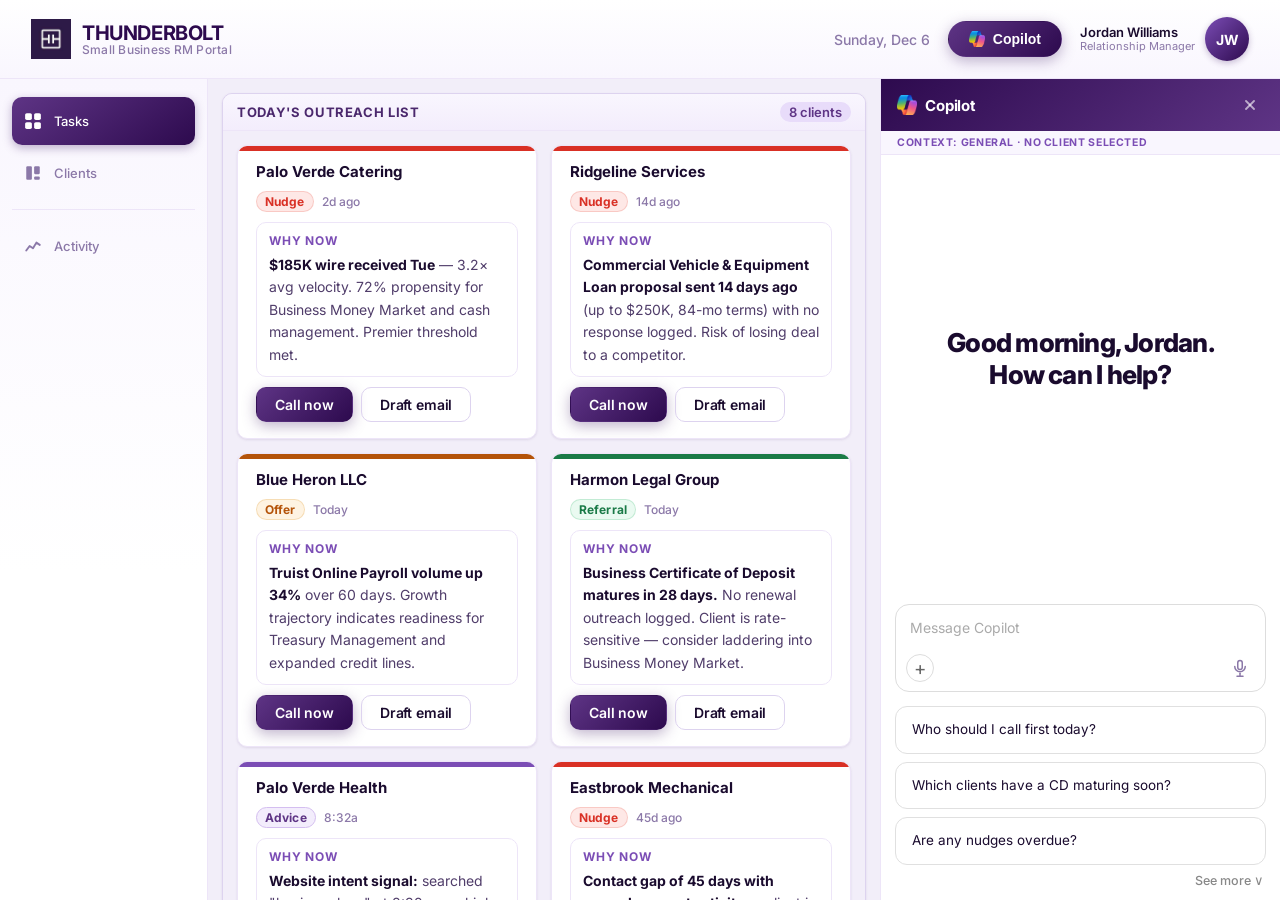
==== commit b57d7265: "Enhance client display with clickable links and add new client entries for improved navigation and i" ====
--- a/index.html
+++ b/index.html
@@ -145,7 +145,7 @@
 .ocard-pill-row{display:flex;align-items:center;gap:8px}
 .ocard-co{font-size:15px;font-weight:700;color:var(--tx);white-space:nowrap;overflow:hidden;text-overflow:ellipsis}
 .ocard-poc{font-size:12px;color:var(--tx3);margin-top:1px}
-.ocard-why{font-size:13px;color:var(--tx2);line-height:1.5;display:-webkit-box;-webkit-line-clamp:2;-webkit-box-orient:vertical;overflow:hidden}
+.ocard-why{font-size:13px;color:var(--tx2);line-height:1.5;display:-webkit-box;-webkit-line-clamp:2;line-clamp:2;-webkit-box-orient:vertical;overflow:hidden}
 .ocard-footer{display:flex;align-items:center;justify-content:space-between;margin-top:2px}
 .ocard-time{font-size:12px;color:var(--tx3);font-weight:500}
 
@@ -276,6 +276,8 @@
 .tl-line{flex:1;width:2px;background:var(--bdr-l);margin:2px 0}
 .tl-card{background:#fff;border:1px solid var(--bdr-l);border-radius:var(--rmd);padding:12px 14px;margin-bottom:14px;box-shadow:var(--ssm)}
 .tl-client{font-size:15px;font-weight:700;color:var(--tx);margin-bottom:5px}
+.tl-client.link{color:var(--p700);cursor:pointer;}
+.tl-client.link:hover{color:var(--p900)}
 .tl-meta{display:flex;align-items:center;gap:8px;flex-wrap:wrap;margin-bottom:7px}
 .tl-method{font-size:12px;color:var(--tx3);font-weight:500}
 .tl-outcome{font-size:12px;font-weight:700;padding:2px 9px;border-radius:var(--rfull)}
@@ -337,49 +339,6 @@
   const INDS = ['Construction','Logistics','Healthcare','Legal Services','Food & Beverage','HVAC / Contracting','Landscaping','Food Manufacturing','Plumbing / Contracting','Retail','Technology','Real Estate','Financial Services','Manufacturing','Transportation','Education','Hospitality','Auto Services','Dental','Veterinary','Fitness','Electrical','Roofing','Flooring','Painting','Staffing','Marketing','Accounting','Printing','Security','Janitorial','Pest Control','Photography','Catering','Bakery','Brewery','Winery','Trucking','Warehousing','Childcare','Senior Care','Physical Therapy','Optometry','Chiropractic','Architecture','Engineering','Interior Design'];
   const LOCS = ['Charlotte, NC','Raleigh, NC','Atlanta, GA','Dallas, TX','Phoenix, AZ','Tampa, FL','Nashville, TN','Austin, TX','Denver, CO','Seattle, WA','Portland, OR','Minneapolis, MN','Detroit, MI','Columbus, OH','Indianapolis, IN','Louisville, KY','Memphis, TN','Richmond, VA','Baltimore, MD','Pittsburgh, PA','Cleveland, OH','Cincinnati, OH','Kansas City, MO','St. Louis, MO','Oklahoma City, OK','San Antonio, TX','Fort Worth, TX','Jacksonville, FL','Orlando, FL','Miami, FL','Charlotte, NC','Birmingham, AL','Greensboro, NC','Virginia Beach, VA','Chandler, AZ','Scottsdale, AZ','Henderson, NV','Laredo, TX','Buffalo, NY','Rochester, NY','Akron, OH','Omaha, NE','Tulsa, OK','Arlington, TX','Aurora, CO','Anaheim, CA','Santa Ana, CA','Corpus Christi, TX','Lexington, KY','Anchorage, AK','Stockton, CA','Riverside, CA','St. Paul, MN','Cincinnati, OH','Toledo, OH','Greensboro, NC','Newark, NJ','Plano, TX','Henderson, NV','Lincoln, NE','Bakersfield, CA','Baton Rouge, LA','Fremont, CA','Hialeah, FL','Garland, TX','Madison, WI','Scottsdale, AZ','Glendale, AZ','Winston-Salem, NC','Chesapeake, VA','Norfolk, VA'];
   const PRODS_ALL = ['Treasury','BLOC','LOC','CD','Payroll','Card','Merchant Services','Business Savings','Checking'];
-
-  const PROD_NAMES = {
-    Checking:            'Dynamic Business Checking',
-    Treasury:            'Treasury Management',
-    BLOC:                'Business Line of Credit',
-    LOC:                 'Small Business Line of Credit',
-    CD:                  'Business Certificate of Deposit',
-    Payroll:             'Truist Online Payroll',
-    Card:                'Business Cash Rewards Card',
-    'Merchant Services': 'Merchant Services',
-    'Business Savings':  'Business Money Market',
-  };
-
-  const PROD_TAGLINE = {
-    Checking:            'Full-featured checking with 500 monthly transactions and tier-based relationship perks.',
-    Treasury:            'Full cash management suite — sweep accounts, payment automation, and working capital optimization.',
-    BLOC:                'Revolving credit up to $250K (with collateral) — flexible access to working capital as needs arise.',
-    LOC:                 'Revolving line of credit up to $100K — manage seasonal cash flow and short-term working capital gaps.',
-    CD:                  'Guaranteed fixed return on idle cash — choose your term from 7 days to 5 years.',
-    Payroll:             'Fully automated payroll, tax filing, and direct deposit for businesses with 1–100 employees.',
-    Card:                'Cash back on every purchase — no annual fee, 0% intro APR for 9 months, $300 welcome bonus.',
-    'Merchant Services': 'Point-of-sale and payment acceptance solutions to capture revenue at every transaction.',
-    'Business Savings':  'Business Money Market with competitive APY and check-writing access on balances over $5K.',
-  };
-
-  function rankMissingProds(c) {
-    const pool = ['Treasury','BLOC','LOC','CD','Payroll','Card','Merchant Services','Business Savings'];
-    const missing = pool.filter(p => !c.prods.includes(p));
-    const revM = parseFloat((c.rev || '0').replace(/[^0-9.]/g, '')) || 0;
-    const ind = (c.ind || '').toLowerCase();
-    const score = p => {
-      if (p === 'Payroll')           return c.emp >= 10 ? 90 : c.emp >= 5 ? 65 : 35;
-      if (p === 'Card')              return 70;
-      if (p === 'Business Savings')  return revM >= 2 ? 72 : 55;
-      if (p === 'Treasury')          return revM >= 5 ? 88 : revM >= 2 ? 58 : 28;
-      if (p === 'BLOC')              return revM >= 3 ? 78 : 48;
-      if (p === 'LOC')               { const base = revM < 3 ? 68 : 42; return c.prods.includes('BLOC') ? base - 30 : base; }
-      if (p === 'CD')                return revM >= 2 ? 55 : 40;
-      if (p === 'Merchant Services') return /food|retail|catering|dental|health/.test(ind) ? 75 : 40;
-      return 50;
-    };
-    return missing.sort((a, b) => score(b) - score(a));
-  }
 
   const RECS = [null,null,null,'nudge','propensity','rules','rt'];
   const HEALTHS = ['g','g','g','g','g','a','a','r','x'];
@@ -439,6 +398,49 @@
   return clients;
 }
 
+const PROD_NAMES = {
+  Checking:            'Dynamic Business Checking',
+  Treasury:            'Treasury Management',
+  BLOC:                'Business Line of Credit',
+  LOC:                 'Small Business Line of Credit',
+  CD:                  'Business Certificate of Deposit',
+  Payroll:             'Truist Online Payroll',
+  Card:                'Business Cash Rewards Card',
+  'Merchant Services': 'Merchant Services',
+  'Business Savings':  'Business Money Market',
+};
+
+const PROD_TAGLINE = {
+  Checking:            'Full-featured checking with 500 monthly transactions and tier-based relationship perks.',
+  Treasury:            'Full cash management suite — sweep accounts, payment automation, and working capital optimization.',
+  BLOC:                'Revolving credit up to $250K (with collateral) — flexible access to working capital as needs arise.',
+  LOC:                 'Revolving line of credit up to $100K — manage seasonal cash flow and short-term working capital gaps.',
+  CD:                  'Guaranteed fixed return on idle cash — choose your term from 7 days to 5 years.',
+  Payroll:             'Fully automated payroll, tax filing, and direct deposit for businesses with 1–100 employees.',
+  Card:                'Cash back on every purchase — no annual fee, 0% intro APR for 9 months, $300 welcome bonus.',
+  'Merchant Services': 'Point-of-sale and payment acceptance solutions to capture revenue at every transaction.',
+  'Business Savings':  'Business Money Market with competitive APY and check-writing access on balances over $5K.',
+};
+
+function rankMissingProds(c) {
+  const pool = ['Treasury','BLOC','LOC','CD','Payroll','Card','Merchant Services','Business Savings'];
+  const missing = pool.filter(p => !c.prods.includes(p));
+  const revM = parseFloat((c.rev || '0').replace(/[^0-9.]/g, '')) || 0;
+  const ind = (c.ind || '').toLowerCase();
+  const score = p => {
+    if (p === 'Payroll')           return c.emp >= 10 ? 90 : c.emp >= 5 ? 65 : 35;
+    if (p === 'Card')              return 70;
+    if (p === 'Business Savings')  return revM >= 2 ? 72 : 55;
+    if (p === 'Treasury')          return revM >= 5 ? 88 : revM >= 2 ? 58 : 28;
+    if (p === 'BLOC')              return revM >= 3 ? 78 : 48;
+    if (p === 'LOC')               { const base = revM < 3 ? 68 : 42; return c.prods.includes('BLOC') ? base - 30 : base; }
+    if (p === 'CD')                return revM >= 2 ? 55 : 40;
+    if (p === 'Merchant Services') return /food|retail|catering|dental|health/.test(ind) ? 75 : 40;
+    return 50;
+  };
+  return missing.sort((a, b) => score(b) - score(a));
+}
+
 const D = {
   rm: { name: 'Jordan Williams', initials: 'JW' },
   day: 'Thursday, Mar 19',
@@ -451,6 +453,23 @@
     { id:6, ini:'BF', name:'Brightwell Foods', co:'Brightwell Inc.', tier:'Tier I', loc:'Tampa, FL', since:'2018', lc:'2 days ago', lcd:2, health:'g', rec:null, prods:['Checking','Treasury','Payroll','Card'], trig:null, rt:null, prop:82, rev:'$11M', emp:88, ind:'Food Manufacturing', notes:'Top client. Treasury management and Online Payroll fully established for 88 employees. Business Cash Rewards Card active. Next opportunity: Merchant Services or Business Line of Credit.' },
     { id:7, ini:'AP', name:'Apex Plumbing', co:'Apex Services Co.', tier:'Tier II', loc:'Nashville, TN', since:'2021', lc:'5 days ago', lcd:5, health:'g', rec:null, prods:['Checking','BLOC','Card'], trig:null, rt:null, prop:41, rev:'$2.9M', emp:24, ind:'Plumbing / Contracting', notes:'Healthy relationship. Business Line of Credit recently accepted. Business Cash Rewards Card added for materials purchasing. Follow up in 30 days to explore Truist Online Payroll for 24 employees.' },
     { id:8, ini:'ML', name:'Meza Landscaping', co:'Meza Group', tier:'Tier I', loc:'Dallas, TX', since:'2020', lc:'38 days ago', lcd:38, health:'x', rec:null, prods:['Checking'], trig:null, rt:null, prop:22, rev:'$900K', emp:9, ind:'Landscaping', notes:'No contact in 38 days. Single product. Potential churn risk — needs a check-in call this week.' },
+    { id:601, ini:'JB', name:'Jason Burke', co:'Summit Roofing Co.', tier:'Tier II', loc:'Charlotte, NC', since:'2022', lc:'38 days ago', lcd:38, health:'g', rec:null, prods:['Checking','LOC'], trig:null, rt:null, prop:67, rev:'$3.2M', emp:22, ind:'Roofing', notes:'Healthy relationship. Premier referral completed with banker intro scheduled. Annual review done — no immediate product need. Follow up in 60 days for payroll conversation.' },
+    { id:602, ini:'DH', name:'Derek Hale', co:'Eastbrook Mechanical', tier:'Tier II', loc:'Raleigh, NC', since:'2023', lc:'45 days ago', lcd:45, health:'a', rec:'nudge', prods:['Checking'], trig:'No contact in 45 days · client deferred outreach to Q3 · re-engagement window approaching', rt:'45d ago', prop:44, rev:'$1.9M', emp:14, ind:'HVAC / Contracting', notes:'Flagged for nurture after client pushed engagement to Q3. Single product — strong candidate for LOC and payroll when timing is right.' },
+    { id:603, ini:'PM', name:'Priya Menon', co:'Clarity Wellness Group', tier:'Tier II', loc:'Atlanta, GA', since:'2022', lc:'21 days ago', lcd:21, health:'a', rec:'propensity', prods:['Checking'], trig:'LOC offer under CFO review · response pending · second outreach queued', rt:'21d ago', prop:61, rev:'$2.8M', emp:19, ind:'Fitness', notes:'LOC offer presented and under internal CFO review. Growth-stage multi-location wellness brand. Second outreach attempt queued — strong propensity for credit.' },
+    { id:604, ini:'CT', name:'Camille Torres', co:'Vantage Print & Design', tier:'Tier II', loc:'Tampa, FL', since:'2021', lc:'12 days ago', lcd:12, health:'g', rec:null, prods:['Checking','BLOC'], trig:null, rt:null, prop:52, rev:'$1.4M', emp:11, ind:'Printing', notes:'Equipment loan referral recently closed and disbursed. Business Line of Credit active. Healthy account — check in within 30 days for card and payroll opportunity.' },
+    { id:605, ini:'MW', name:'Marcus Webb', co:'Irongate Construction', tier:'Tier I', loc:'Nashville, TN', since:'2019', lc:'14 days ago', lcd:14, health:'a', rec:'propensity', prods:['Checking','LOC'], trig:'Treasury offer demo completed · decision expected by end of month · equipment financing referral pending', rt:'14d ago', prop:74, rev:'$8.5M', emp:58, ind:'Construction', notes:'Treasury offer demo completed — decision expected by end of month. Equipment financing referral also submitted awaiting signed docs. High-value Tier I relationship requiring close follow-up.' },
+    { id:606, ini:'SR', name:'Steve Rafferty', co:'Keystone Auto Group', tier:'Tier II', loc:'Columbus, OH', since:'2023', lc:'9 days ago', lcd:9, health:'a', rec:'nudge', prods:['Checking','Card'], trig:'No answer on last outreach · voicemail left · follow-up pending next week', rt:'9d ago', prop:48, rev:'$5.1M', emp:33, ind:'Auto Services', notes:'No answer on last outreach. Voicemail left — follow up next week. Mid-size auto group with strong cross-sell potential for payroll and merchant services.' },
+    { id:607, ini:'SH', name:'Sandra Holloway', co:'Meridian Title Co.', tier:'Tier II', loc:'Richmond, VA', since:'2020', lc:'17 days ago', lcd:17, health:'g', rec:null, prods:['Checking','CD','Business Savings'], trig:null, rt:null, prop:45, rev:'$2.3M', emp:16, ind:'Real Estate', notes:'CD ladder accepted — three-rung structure initiated. Business Money Market added alongside checking. Relationship deepening. Low churn risk — monitor for treasury fit.' },
+    { id:608, ini:'GN', name:'Greg Navarro', co:'Sunstone Realty', tier:'Tier II', loc:'Phoenix, AZ', since:'2022', lc:'19 days ago', lcd:19, health:'g', rec:null, prods:['Checking','Business Savings'], trig:null, rt:null, prop:38, rev:'$3.7M', emp:21, ind:'Real Estate', notes:'Business Money Market referral completed. Checking-to-money-market transition smooth. Solid relationship — revisit in 60 days for treasury fit as revenue continues to grow.' },
+    { id:609, ini:'KP', name:'Dr. Kim Park', co:'Lakewood Family Dental', tier:'Tier I', loc:'Charlotte, NC', since:'2021', lc:'20 days ago', lcd:20, health:'g', rec:null, prods:['Checking','LOC'], trig:null, rt:null, prop:62, rev:'$2.1M', emp:12, ind:'Dental', notes:'Premier Banker referral completed with warm handoff confirmed. High-revenue dental practice with strong personal banking potential. Tier I relationship — schedule annual review.' },
+    { id:610, ini:'BS', name:'Ben Stroud', co:'Crestview Flooring', tier:'Tier II', loc:'Denver, CO', since:'2022', lc:'21 days ago', lcd:21, health:'x', rec:null, prods:['Checking'], trig:null, rt:null, prop:18, rev:'$1.1M', emp:8, ind:'Flooring', notes:'Client relocating operations — relationship status uncertain. Single product. Reach out to confirm new location and assess whether the banking relationship will continue.' },
+    { id:611, ini:'TM', name:'Tyler Mast', co:'Parkside Brewing Co.', tier:'Tier II', loc:'Austin, TX', since:'2023', lc:'22 days ago', lcd:22, health:'a', rec:'rules', prods:['Checking'], trig:'Seasonal LOC interest confirmed · spring drawdown anticipated · follow-up recommended', rt:'22d ago', prop:55, rev:'$1.7M', emp:13, ind:'Brewery', notes:'Seasonal line of credit conversation active. Client interested in spring drawdown. Single product — strong upsell opportunity for payroll and merchant services.' },
+    { id:612, ini:'AR', name:'Al Russo', co:'Harbor Freight Repair', tier:'Tier II', loc:'Baltimore, MD', since:'2026', lc:'28 days ago', lcd:28, health:'g', rec:'rt', prods:['Checking'], trig:'New client onboarding · advice acted on · checking opened · early relationship signals positive', rt:'28d ago', prop:41, rev:'$800K', emp:6, ind:'Auto Services', notes:'New client. Business checking opened following real-time advice signal. Onboarding complete. Early-stage relationship — check in to explore payroll and card as headcount grows.' },
+    { id:613, ini:'AM', name:'Dr. Alicia Morse', co:'Redstone Veterinary', tier:'Tier II', loc:'Seattle, WA', since:'2021', lc:'29 days ago', lcd:29, health:'a', rec:'rules', prods:['Checking','LOC'], trig:'Rate increase concern raised · retention at risk · referral delivered · follow-up critical', rt:'29d ago', prop:49, rev:'$1.6M', emp:10, ind:'Veterinary', notes:'Client raised rate increase concern on last call. Retention referral delivered. Monitor closely — competitive offers likely in play. Follow up within the week to confirm status.' },
+    { id:614, ini:'DC', name:'Denise Carroll', co:'Hilltop Youth Services', tier:'Tier II', loc:'Memphis, TN', since:'2020', lc:'30 days ago', lcd:30, health:'a', rec:'nudge', prods:['Checking'], trig:'Checking upgrade declined · budget constraints cited · re-engagement recommended', rt:'30d ago', prop:28, rev:'$600K', emp:7, ind:'Childcare', notes:'Nonprofit organization. Checking upgrade declined due to budget constraints. Relationship is tenuous — review nonprofit banking options that may be a better fit.' },
+    { id:615, ini:'RF', name:'Raymond Fitch', co:'Cascade Urgent Care', tier:'Tier II', loc:'Portland, OR', since:'2023', lc:'32 days ago', lcd:32, health:'a', rec:'propensity', prods:['Checking'], trig:'SBA loan application submitted · decision pending · proactive outreach recommended', rt:'32d ago', prop:66, rev:'$3.4M', emp:27, ind:'Healthcare', notes:'SBA loan application submitted and under review. Growing urgent care group with high lending propensity. Reach out proactively while decision is pending to maintain momentum.' },
+    { id:616, ini:'GC', name:'Gary Collins', co:'Collins Pest Control', tier:'Tier II', loc:'Jacksonville, FL', since:'2022', lc:'40 days ago', lcd:40, health:'g', rec:'propensity', prods:['Checking','Card'], trig:'Payroll demo completed · 30-day trial evaluation window open · follow-up needed', rt:'40d ago', prop:58, rev:'$1.3M', emp:15, ind:'Pest Control', notes:'Payroll offer demo completed. Client evaluating with 30-day trial decision window. Strong opportunity to deepen relationship — payroll for 15 employees and merchant services both fit.' },
+    { id:617, ini:'VO', name:'Victor Olsen', co:'Northgate Auto Repair', tier:'Tier II', loc:'Indianapolis, IN', since:'2020', lc:'44 days ago', lcd:44, health:'g', rec:'rules', prods:['Checking','LOC'], trig:'LOC limit increase approved and renewed · cross-sell window open', rt:'44d ago', prop:53, rev:'$2.2M', emp:18, ind:'Auto Services', notes:'LOC limit increase approved and renewed. Healthy utilization. Good candidate for payroll (18 employees) and business card. Annual review recommended within the next 30 days.' },
     ...genClients(),
   ],
   activity: [
@@ -612,6 +631,9 @@
     <div class="ocard-co">${esc(c.co)}</div>
     <div class="ocard-pill-row">${badge(c.rec)}<span class="ocard-time">${esc(c.rt||'')}</span></div>
     <div class="done-row"><span class="${chipClass}">✓ ${outLabel}</span><span class="done-ts">${info.ts || 'Today'}</span></div>
+    <div class="act-row" onclick="event.stopPropagation()" style="margin-top:8px">
+      <button class="btn pri" style="font-size:13px;padding:6px 14px" onclick="viewOutcomeModal(${c.id})">View Outcome</button>
+    </div>
   </div>`;
 }
 
@@ -835,7 +857,7 @@
 const PSTATUS = { CD:'Matures 28d', Treasury:'Full suite', Payroll:'Processing', BLOC:'Active', LOC:'Active', Checking:'Primary', Card:'Active', 'Merchant Services':'Active', 'Business Savings':'Active' };
 function tPort(c) {
   const topMissing = rankMissingProds(c).slice(0, 3);
-  const fn = c.name.split(' ')[0];
+  const fn = c.co;
   const prodMeta = {
     Treasury:'cash management suite', Payroll:'automated payroll', BLOC:'revolving credit',
     LOC:'revolving credit', CD:'fixed-term deposit', Card:'cash back rewards',
@@ -1005,6 +1027,10 @@
   return `<div class="tl-wrap">${acts.map((a,i)=>{
     const mi = methodIc[a.method]||'📋';
     const recBadge = a.rec ? badge(a.rec) : '';
+    const client = D.clients.find(c => c.name === a.cn || c.co === a.cn);
+    const clientEl = client
+      ? `<div class="tl-client link" onclick="go('/client/${client.id}')">${esc(a.cn)}</div>`
+      : `<div class="tl-client link" onclick="go('/book')">${esc(a.cn)}</div>`;
     return `<div class="tl-item">
       <div class="tl-date">${esc(a.time)}</div>
       <div class="tl-spine">
@@ -1012,7 +1038,7 @@
         ${i < acts.length-1 ? '<div class="tl-line"></div>' : ''}
       </div>
       <div class="tl-card">
-        <div class="tl-client">${esc(a.cn)}</div>
+        ${clientEl}
         <div class="tl-meta">
           ${recBadge}
           <span class="tl-outcome ${outCls[a.out]}">${outLbl[a.out]}</span>
@@ -1049,7 +1075,7 @@
 
 function getSuggestions() {
   const c = S.view === 'client' ? D.clients.find(x => x.id === S.cid) : null;
-  const fn = c ? c.name.split(' ')[0] : '';
+  const fn = c ? c.co : '';
   const conv = getConv();
   const asked = new Set(conv.filter(m => m.r === 'usr').map(m => m.t.toLowerCase()));
 
@@ -1365,7 +1391,7 @@
   if (c) {
     const missing = rankMissingProds(c);
     const top3Missing = missing.slice(0, 3);
-    const fn = c.name.split(' ')[0];
+    const fn = c.co;
 
     // Why / trigger / signal / recommendation rationale
     if (/why|trigger|signal|reason|rec\b|recommend/.test(q)) {
@@ -1568,21 +1594,21 @@
   }
 
   if (/cd|matur/.test(q))
-    return `<strong>Harmon & Diaz LLC</strong> has a CD maturing in 28 days with no renewal outreach logged. They're rate-sensitive — reach out before they shop competing rates. Recommendation type: Rules-based. They're on today's outreach list.`;
+    return `<strong>Harmon Legal Group</strong> has a CD maturing in 28 days with no renewal outreach logged. They're rate-sensitive — reach out before they shop competing rates. Recommendation type: Rules-based. They're on today's outreach list.`;
 
   if (/nudge|overdue|stall/.test(q))
-    return `Two Nudges are currently active: <strong>Maria Chen</strong> (cash mgmt signal, $185K deposit, 48h no contact, 72% propensity) and <strong>Ridgeline HVAC</strong> (equipment financing proposal stalled at 14 days — at risk of going cold). Both need contact today.`;
+    return `Two Nudges are currently active: <strong>Palo Verde Catering</strong> (cash mgmt signal, $185K deposit, 48h no contact, 72% propensity) and <strong>Ridgeline Services</strong> (equipment financing proposal stalled at 14 days — at risk of going cold). Both need contact today.`;
 
   if (/coverage|percent|rate/.test(q)) {
     const noContact = D.clients.filter(c => c.lcd >= 30).length;
-    return `Portfolio coverage is at <strong>68%</strong>. <strong>${noContact} clients</strong> have had no contact in 30+ days. Meza Landscaping is the highest churn risk at 38 days with a single product. At-risk count: ${D.clients.filter(c=>c.health==='r').length}.`;
+    return `Portfolio coverage is at <strong>68%</strong>. <strong>${noContact} clients</strong> have had no contact in 30+ days. Meza Group is the highest churn risk at 38 days with a single product. At-risk count: ${D.clients.filter(c=>c.health==='r').length}.`;
   }
 
   if (/propensity|highest|best score/.test(q))
-    return `Top propensity clients today: <strong>Brightwell Foods (82%)</strong>, Maria Chen (72%), Blue Heron Logistics (65%), Palo Verde Dental (55%). All four have open recommendations — Brightwell Foods has the highest score but no active rec, making it an opportunistic call.`;
+    return `Top propensity clients today: <strong>Brightwell Inc. (82%)</strong>, Palo Verde Catering (72%), Blue Heron LLC (65%), Palo Verde Health (55%). All four have open recommendations — Brightwell Inc. has the highest score but no active rec, making it an opportunistic call.`;
 
   if (/priority|who first|start|begin|today|call|morning|plan my/.test(q))
-    return `Priority outreach today: <strong>1. Maria Chen</strong> — active Nudge, $185K signal, 72% propensity, 48h no contact. <strong>2. Ridgeline HVAC</strong> — proposal stalled 14 days, risk of losing deal. <strong>3. Harmon & Diaz</strong> — CD maturing in 28 days, Referral not yet actioned. <strong>4. Blue Heron Logistics</strong> — Offer triggered, payroll up 34%.`;
+    return `Priority outreach today: <strong>1. Palo Verde Catering</strong> — active Nudge, $185K signal, 72% propensity, 48h no contact. <strong>2. Ridgeline Services</strong> — proposal stalled 14 days, risk of losing deal. <strong>3. Harmon Legal Group</strong> — CD maturing in 28 days, Referral not yet actioned. <strong>4. Blue Heron LLC</strong> — Offer triggered, payroll up 34%.`;
 
   if (/book|how many|total|all client/.test(q)) {
     const atRisk = D.clients.filter(c => c.health === 'r').length;
@@ -1593,43 +1619,43 @@
   }
 
   if (/at.?risk|churn|danger/.test(q))
-    return `At-risk clients: <strong>Maria Chen</strong> (nudge active, 48h no contact) and <strong>Ridgeline HVAC</strong> (proposal stalled, 14 days). Both need outreach today. Use the <em>Needs contact</em> filter in Clients view for the full at-risk list — ${D.clients.filter(c=>c.lcd>=28).length} clients have had no contact in 28+ days.`;
+    return `At-risk clients: <strong>Palo Verde Catering</strong> (nudge active, 48h no contact) and <strong>Ridgeline Services</strong> (proposal stalled, 14 days). Both need outreach today. Use the <em>Needs contact</em> filter in Clients view for the full at-risk list — ${D.clients.filter(c=>c.lcd>=28).length} clients have had no contact in 28+ days.`;
 
   if (/tier i|tier 1|top|premium/.test(q))
-    return `Your Tier I clients include Maria Chen, Palo Verde Dental, Brightwell Foods, and Meza Landscaping. Tier I accounts should be contacted at least every 7 days. Of these, Meza Landscaping is the most overdue at 38 days.`;
+    return `Your Tier I clients include Palo Verde Catering, Palo Verde Health, Brightwell Inc., and Meza Group. Tier I accounts should be contacted at least every 7 days. Of these, Meza Group is the most overdue at 38 days.`;
 
   if (/activity|log|outcome|conversion|win/.test(q)) {
     const conv2 = D.activity.filter(a => a.out === 'c').length;
     const pend = D.activity.filter(a => a.out === 'p').length;
     const dism = D.activity.filter(a => a.out === 'd').length;
-    return `Activity this period: <strong>${conv2} conversions</strong>, ${pend} pending, ${dism} dismissed. Most recent win: <strong>Brightwell Foods</strong> — Treasury offer accepted (Offer recommendation). Last pending: <strong>Palo Verde Dental</strong> — Advice acted on, terms sheet sent for loan inquiry.`;
+    return `Activity this period: <strong>${conv2} conversions</strong>, ${pend} pending, ${dism} dismissed. Most recent win: <strong>Brightwell Inc.</strong> — Treasury offer accepted (Offer recommendation). Last pending: <strong>Palo Verde Health</strong> — Advice acted on, terms sheet sent for loan inquiry.`;
   }
 
   if (/outreach|list|today|dashboard/.test(q))
-return `Today's outreach list has <strong>${D.clients.filter(c=>c.rec).slice(0,8).length} clients</strong>: Nudges for Maria Chen and Ridgeline HVAC, an Offer for Blue Heron Logistics, a Referral alert for Harmon & Diaz, and an Advice alert for Palo Verde Dental.`;
+return `Today's outreach list has <strong>${D.clients.filter(c=>c.rec).slice(0,8).length} clients</strong>: Nudges for Palo Verde Catering and Ridgeline Services, an Offer for Blue Heron LLC, a Referral alert for Harmon Legal Group, and an Advice alert for Palo Verde Health.`;
 
   if (/summary|overview|brief|how am i|doing|snapshot|what's (going on|happening|my)|catch me up|morning|help/.test(q)) {
     const atRisk = D.clients.filter(c => c.health === 'r').length;
     const noContact = D.clients.filter(c => c.lcd >= 30).length;
     const openRecs = D.clients.filter(c => c.rec).length;
     const conv2 = D.activity.filter(a => a.out === 'c').length;
-    return `Here's your snapshot for today:<br><br><strong>Outreach list:</strong> ${openRecs} clients with open recommendations — top priority is <strong>Maria Chen</strong> (nudge, $185K signal) and <strong>Ridgeline HVAC</strong> (proposal stalling).<br><br><strong>Book health:</strong> ${atRisk} at-risk, ${noContact} with no contact in 30+ days, 68% coverage rate.<br><br><strong>Activity:</strong> ${conv2} conversions logged this month. <strong>Palo Verde Dental</strong> and <strong>Irongate Construction</strong> have pending outcomes awaiting follow-up.<br><br><strong>Highest propensity:</strong> Brightwell Foods (82%), Maria Chen (72%), Blue Heron Logistics (65%).`;
+    return `Here's your snapshot for today:<br><br><strong>Outreach list:</strong> ${openRecs} clients with open recommendations — top priority is <strong>Palo Verde Catering</strong> (nudge, $185K signal) and <strong>Ridgeline Services</strong> (proposal stalling).<br><br><strong>Book health:</strong> ${atRisk} at-risk, ${noContact} with no contact in 30+ days, 68% coverage rate.<br><br><strong>Activity:</strong> ${conv2} conversions logged this month. <strong>Palo Verde Health</strong> and <strong>Irongate Construction</strong> have pending outcomes awaiting follow-up.<br><br><strong>Highest propensity:</strong> Brightwell Inc. (82%), Palo Verde Catering (72%), Blue Heron LLC (65%).`;
   }
 
   if (/product|treasury|bloc|loc|cd|payroll|card|merchant|saving/.test(q)) {
     const recClients = D.clients.filter(c => c.rec).slice(0,4);
-    return `Across today's outreach list, the most common product opportunities are: <strong>Treasury</strong> (Brightwell Foods, Blue Heron), <strong>LOC / BLOC</strong> (Ridgeline HVAC, Palo Verde Dental), and <strong>CD renewal</strong> (Harmon & Diaz). Navigate to a client profile to see their specific product gap and wallet share.`;
+    return `Across today's outreach list, the most common product opportunities are: <strong>Treasury</strong> (Brightwell Inc., Blue Heron), <strong>LOC / BLOC</strong> (Ridgeline Services, Palo Verde Health), and <strong>CD renewal</strong> (Harmon Legal Group). Navigate to a client profile to see their specific product gap and wallet share.`;
   }
 
   if (/recommend|rec\b|suggestion|who (to|should) call|what (rec|action)/.test(q))
-    return `Open recommendations today: <strong>Maria Chen</strong> (Nudge — cash mgmt), <strong>Ridgeline HVAC</strong> (Nudge — stalled proposal), <strong>Blue Heron Logistics</strong> (Offer — payroll growth), <strong>Harmon & Diaz</strong> (Referral — CD maturing), <strong>Palo Verde Dental</strong> (Advice — web intent). Click any client on the dashboard to see the full brief.`;
+    return `Open recommendations today: <strong>Palo Verde Catering</strong> (Nudge — cash mgmt), <strong>Ridgeline Services</strong> (Nudge — stalled proposal), <strong>Blue Heron LLC</strong> (Offer — payroll growth), <strong>Harmon Legal Group</strong> (Referral — CD maturing), <strong>Palo Verde Health</strong> (Advice — web intent). Click any client on the dashboard to see the full brief.`;
 
   // Smart general fallback — synthesize a useful book snapshot rather than a dead end
   {
     const atRisk = D.clients.filter(c => c.health === 'r').length;
     const openRecs = D.clients.filter(c => c.rec).length;
     const noContact = D.clients.filter(c => c.lcd >= 30).length;
-    return `I'm not sure I caught that — here's what's most relevant right now:<br><br>• <strong>${openRecs} open recommendations</strong> on today's outreach list<br>• <strong>${atRisk} at-risk clients</strong> needing immediate contact<br>• <strong>${noContact} clients</strong> with no contact in 30+ days<br>• Top priority: <strong>Maria Chen</strong> (nudge, 72% propensity) → open her profile for the full brief<br><br>Try asking: "Who should I call first?", "What's my coverage rate?", or name a specific client.`;
+    return `I'm not sure I caught that — here's what's most relevant right now:<br><br>• <strong>${openRecs} open recommendations</strong> on today's outreach list<br>• <strong>${atRisk} at-risk clients</strong> needing immediate contact<br>• <strong>${noContact} clients</strong> with no contact in 30+ days<br>• Top priority: <strong>Palo Verde Catering</strong> (nudge, 72% propensity) → open their profile for the full brief<br><br>Try asking: "Who should I call first?", "What's my coverage rate?", or name a specific client.`;
   }
 }
 
@@ -1674,15 +1700,51 @@
 }
 function closeModal() { document.getElementById('overlay').classList.add('off'); }
 
+function viewOutcomeModal(cid) {
+  const c = D.clients.find(x=>x.id===cid)||D.clients[0];
+  const info = S.completedIds[cid];
+  if (!info) return;
+  const outLabels = {c:'Converted',p:'Pending',d:'Dismissed'};
+  const chipClass = info.out==='c' ? 'done-chip' : info.out==='p' ? 'done-chip pend' : 'done-chip dism';
+  const modal = document.getElementById('modal');
+  const overlay = document.getElementById('overlay');
+  overlay.classList.remove('off');
+  modal.innerHTML = `
+    <div class="mhd"><span class="mttl">📋 Outcome — ${esc(c.co)}</span><button class="mx" onclick="closeModal()">✕</button></div>
+    <div class="mbody">
+      <div class="msec">
+        <div class="mlbl">Outcome</div>
+        <span class="${chipClass}" style="display:inline-block;margin-top:2px">✓ ${outLabels[info.out]||'Logged'}</span>
+      </div>
+      <div class="msec">
+        <div class="mlbl">Contact method</div>
+        <div style="font-size:14px;color:var(--tx);margin-top:2px">${esc(info.method||'—')}</div>
+      </div>
+      <div class="msec">
+        <div class="mlbl">Notes</div>
+        <div style="font-size:14px;color:var(--tx2);margin-top:2px;white-space:pre-wrap">${info.notes ? esc(info.notes) : '<span style="color:var(--tx3)">No notes recorded</span>'}</div>
+      </div>
+      <div class="msec">
+        <div class="mlbl">Logged</div>
+        <div style="font-size:14px;color:var(--tx2);margin-top:2px">${esc(info.ts||'Today')}</div>
+      </div>
+    </div>
+    <div class="mfooter">
+      <button class="btn" onclick="showLogModal(${cid}, null, S.completedIds[${cid}])">Edit outcome</button>
+      <button class="btn pri" onclick="closeModal()">Done</button>
+    </div>`;
+}
+
 function sendEmailAndLog(cid) {
   showToast('\u2709\ufe0f Email sent');
   showLogModal(cid, 'Email');
 }
 
-function showLogModal(cid, defaultMethod) {
+function showLogModal(cid, defaultMethod, prefill) {
   const c = D.clients.find(x=>x.id===cid)||D.clients[0];
   const modal = document.getElementById('modal');
-  let logOut = null;
+  let logOut = prefill ? prefill.out : null;
+  if (prefill && prefill.out) window.logOutM = prefill.out;
   const render = () => {
     modal.innerHTML = `
       <div class="mhd"><span class="mttl">📋 Log outcome — ${esc(c.name)}</span><button class="mx" onclick="closeModal()">✕</button></div>
@@ -1722,10 +1784,16 @@
     });
   };
   render();
-  // Pre-select method if provided
-  if (defaultMethod) {
+  // Pre-select method if provided (explicit arg takes priority, then prefill)
+  const methodToSet = defaultMethod || (prefill && prefill.method);
+  if (methodToSet) {
     const sel = modal.querySelector('#mlog-method');
-    if (sel) Array.from(sel.options).forEach(o => { o.selected = o.value === defaultMethod; });
+    if (sel) Array.from(sel.options).forEach(o => { o.selected = o.value === methodToSet; });
+  }
+  // Pre-fill notes if editing
+  if (prefill && prefill.notes) {
+    const ta = modal.querySelector('#mlog-notes');
+    if (ta) ta.value = prefill.notes;
   }
 }
 
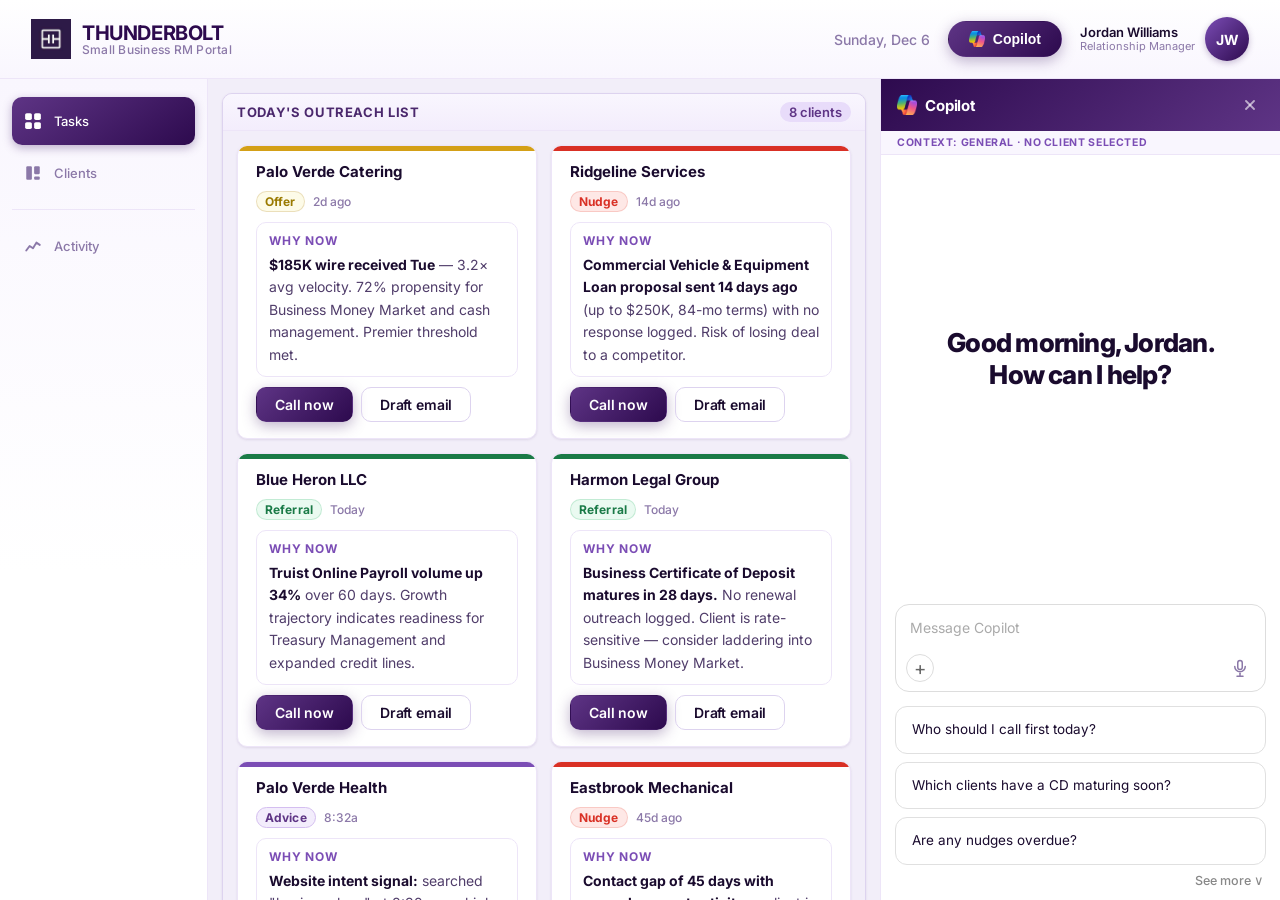
==== commit 7808dfdb: "Update client recommendations and styling for improved clarity and engagement" ====
--- a/index.html
+++ b/index.html
@@ -18,7 +18,7 @@
   --bdr:#DDD3EF; --bdr-l:#EDE5F8;
   --tx:#1A0B2E; --tx2:#503D6A; --tx3:#8B78A8;
   --red:#D93025; --red-l:#FEE8E6; --red-s:#E74C3C;
-  --amb:#B45309; --amb-l:#FEF3E2; --amb-s:#D97706;
+  --amb:#9A7A00; --amb-l:#FDFBE8; --amb-s:#D4A017;
   --grn:#1A7A47; --grn-l:#EAFAF1; --grn-d:#27AE60;
   --gray-d:#A09CB0;
   --rmd:10px; --rlg:14px; --rfull:9999px;
@@ -126,7 +126,7 @@
 .ocard.h-a{background:#fff}
 .ocard.h-a::before{background:linear-gradient(90deg,var(--amb-s),var(--amb))}
 .ocard.rec-nudge::before{background:var(--red)}
-.ocard.rec-prop::before{background:var(--amb)}
+.ocard.rec-prop::before{background:var(--amb-s)}
 .ocard.rec-rules::before{background:var(--grn)}
 .ocard.rec-rt::before{background:var(--p600)}
 .ocard:hover{box-shadow:0 4px 16px rgba(75,40,109,.13);border-color:var(--p300)}
@@ -134,7 +134,7 @@
 .ocard.done:hover{box-shadow:var(--ssm);border-color:var(--bdr-l)}
 .done-row{display:flex;align-items:center;gap:8px;margin-top:2px}
 .done-chip{font-size:11.5px;font-weight:600;padding:2px 9px;border-radius:var(--rfull);background:var(--grn-l);color:var(--grn);border:1px solid rgba(39,174,96,.25)}
-.done-chip.pend{background:var(--amb-l);color:var(--amb);border-color:rgba(212,130,0,.25)}
+.done-chip.pend{background:var(--amb-l);color:var(--amb);border-color:rgba(160,112,0,.25)}
 .done-chip.dism{background:var(--red-l);color:var(--red);border-color:rgba(217,48,37,.25)}
 .done-ts{font-size:11.5px;color:var(--tx3)}
 .completed-hd{padding:10px 14px 7px;border-top:1px solid var(--bdr-l);background:var(--p50);display:flex;align-items:center;justify-content:space-between}
@@ -167,7 +167,7 @@
 /* ── BADGES ──────────────────────────────────────────────── */
 .badge{font-size:12px;font-weight:700;padding:2px 8px;border-radius:var(--rfull);letter-spacing:.01em;white-space:nowrap}
 .b-rt{background:var(--p100);color:var(--p700);border:1px solid var(--p300)}
-.b-prop{background:var(--amb-l);color:var(--amb);border:1px solid rgba(212,130,0,.2)}
+.b-prop{background:var(--amb-l);color:var(--amb);border:1px solid rgba(160,112,0,.2)}
 .b-rules{background:var(--grn-l);color:var(--grn);border:1px solid rgba(39,174,96,.2)}
 .b-nudge{background:var(--red-l);color:var(--red);border:1px solid rgba(231,76,60,.2)}
 
@@ -222,7 +222,7 @@
 .rchip{padding:7px 16px;border-radius:var(--rfull);border:1px solid var(--bdr);font-size:14px;font-weight:600;color:var(--tx3);cursor:pointer;transition:all .15s;user-select:none}
 .rchip:hover{border-color:var(--p400);color:var(--p700)}
 .rchip.s-conv{background:var(--grn-l);color:var(--grn);border-color:rgba(39,174,96,.3)}
-.rchip.s-pend{background:var(--amb-l);color:var(--amb);border-color:rgba(212,130,0,.3)}
+.rchip.s-pend{background:var(--amb-l);color:var(--amb);border-color:rgba(160,112,0,.3)}
 .rchip.s-dism{background:var(--red-l);color:var(--red);border-color:rgba(217,48,37,.3)}
 .form-row{display:flex;flex-direction:column;gap:6px}
 .form-lbl{font-size:13px;font-weight:600;color:var(--tx2)}
@@ -260,7 +260,7 @@
 .arow:hover{background:var(--p50)}
 .opill{width:26px;height:26px;border-radius:50%;display:flex;align-items:center;justify-content:center;font-size:11px;font-weight:700;flex-shrink:0;margin-top:1px}
 .o-c{background:var(--grn-l);color:var(--grn);border:1.5px solid rgba(39,174,96,.25)}
-.o-p{background:var(--amb-l);color:var(--amb);border:1.5px solid rgba(212,130,0,.25)}
+.o-p{background:var(--amb-l);color:var(--amb);border:1.5px solid rgba(160,112,0,.25)}
 .o-d{background:var(--red-l);color:var(--red);border:1.5px solid rgba(217,48,37,.3)}
 .abody{flex:1}
 .aclient{font-size:15px;font-weight:600;color:var(--tx);margin-bottom:2px;letter-spacing:-.01em}
@@ -445,9 +445,9 @@
   rm: { name: 'Jordan Williams', initials: 'JW' },
   day: 'Thursday, Mar 19',
   clients: [
-    { id:1, ini:'MC', name:'Maria Chen', co:'Palo Verde Catering', tier:'Tier I', loc:'Charlotte, NC', since:'2021', lc:'2 days ago', lcd:2, health:'r', rec:'nudge', prods:['Checking','Card'], trig:'$185K deposit · cash mgmt window narrowing · 48h no contact', rt:'2d ago', prop:72, rev:'$2.1M', emp:18, ind:'Food & Beverage', notes:'Long-term relationship. Referred 2 other clients. Seasonal revenue peaks in Q2 and Q4.' },
+    { id:1, ini:'MC', name:'Maria Chen', co:'Palo Verde Catering', tier:'Tier I', loc:'Charlotte, NC', since:'2021', lc:'2 days ago', lcd:2, health:'r', rec:'propensity', prods:['Checking','Card'], trig:'$185K deposit · 72% propensity for cash mgmt · Business Money Market opportunity', rt:'2d ago', prop:72, rev:'$2.1M', emp:18, ind:'Food & Beverage', notes:'Long-term relationship. Referred 2 other clients. Seasonal revenue peaks in Q2 and Q4.' },
     { id:2, ini:'RH', name:'Ridgeline HVAC', co:'Ridgeline Services', tier:'Tier II', loc:'Raleigh, NC', since:'2019', lc:'14 days ago', lcd:14, health:'r', rec:'nudge', prods:['Checking','LOC'], trig:'Proposal stalled · no follow-up in 14 days', rt:'14d ago', prop:58, rev:'$4.8M', emp:34, ind:'HVAC / Contracting', notes:'Active LOC. Equipment financing proposal was sent 14 days ago — needs follow-up urgently before the deal goes cold.' },
-    { id:3, ini:'BH', name:'Blue Heron Logistics', co:'Blue Heron LLC', tier:'Tier II', loc:'Atlanta, GA', since:'2022', lc:'6 days ago', lcd:6, health:'a', rec:'propensity', prods:['Checking','Payroll'], trig:'Payroll up 34% · growth conversation opportunity', rt:'Today', prop:65, rev:'$7.2M', emp:62, ind:'Logistics', notes:'Fast-growing company. Payroll volume increased significantly — strong potential for treasury and expanded banking relationship.' },
+    { id:3, ini:'BH', name:'Blue Heron Logistics', co:'Blue Heron LLC', tier:'Tier II', loc:'Atlanta, GA', since:'2022', lc:'6 days ago', lcd:6, health:'a', rec:'rules', prods:['Checking','Payroll'], trig:'Payroll up 34% · growth conversation opportunity', rt:'Today', prop:65, rev:'$7.2M', emp:62, ind:'Logistics', notes:'Fast-growing company. Payroll volume increased significantly — strong potential for treasury and expanded banking relationship.' },
     { id:4, ini:'HD', name:'Harmon & Diaz LLC', co:'Harmon Legal Group', tier:'Tier II', loc:'Charlotte, NC', since:'2020', lc:'12 days ago', lcd:12, health:'a', rec:'rules', prods:['Checking','CD'], trig:'CD maturity in 28 days · no renewal outreach logged', rt:'Today', prop:48, rev:'$3.4M', emp:21, ind:'Legal Services', notes:'CD maturing soon. Client is rate-sensitive — be prepared to discuss current options before they shop elsewhere.' },
     { id:5, ini:'PV', name:'Palo Verde Dental', co:'Palo Verde Health', tier:'Tier I', loc:'Phoenix, AZ', since:'2023', lc:'Today', lcd:0, health:'g', rec:'rt', prods:['Checking'], trig:'Searched "business loan" on truist.com', rt:'8:32a', prop:55, rev:'$1.8M', emp:12, ind:'Healthcare', notes:'Newer client. Recent web activity indicates lending interest. Good opportunity to deepen the relationship early.' },
     { id:6, ini:'BF', name:'Brightwell Foods', co:'Brightwell Inc.', tier:'Tier I', loc:'Tampa, FL', since:'2018', lc:'2 days ago', lcd:2, health:'g', rec:null, prods:['Checking','Treasury','Payroll','Card'], trig:null, rt:null, prop:82, rev:'$11M', emp:88, ind:'Food Manufacturing', notes:'Top client. Treasury management and Online Payroll fully established for 88 employees. Business Cash Rewards Card active. Next opportunity: Merchant Services or Business Line of Credit.' },
@@ -455,7 +455,7 @@
     { id:8, ini:'ML', name:'Meza Landscaping', co:'Meza Group', tier:'Tier I', loc:'Dallas, TX', since:'2020', lc:'38 days ago', lcd:38, health:'x', rec:null, prods:['Checking'], trig:null, rt:null, prop:22, rev:'$900K', emp:9, ind:'Landscaping', notes:'No contact in 38 days. Single product. Potential churn risk — needs a check-in call this week.' },
     { id:601, ini:'JB', name:'Jason Burke', co:'Summit Roofing Co.', tier:'Tier II', loc:'Charlotte, NC', since:'2022', lc:'38 days ago', lcd:38, health:'g', rec:null, prods:['Checking','LOC'], trig:null, rt:null, prop:67, rev:'$3.2M', emp:22, ind:'Roofing', notes:'Healthy relationship. Premier referral completed with banker intro scheduled. Annual review done — no immediate product need. Follow up in 60 days for payroll conversation.' },
     { id:602, ini:'DH', name:'Derek Hale', co:'Eastbrook Mechanical', tier:'Tier II', loc:'Raleigh, NC', since:'2023', lc:'45 days ago', lcd:45, health:'a', rec:'nudge', prods:['Checking'], trig:'No contact in 45 days · client deferred outreach to Q3 · re-engagement window approaching', rt:'45d ago', prop:44, rev:'$1.9M', emp:14, ind:'HVAC / Contracting', notes:'Flagged for nurture after client pushed engagement to Q3. Single product — strong candidate for LOC and payroll when timing is right.' },
-    { id:603, ini:'PM', name:'Priya Menon', co:'Clarity Wellness Group', tier:'Tier II', loc:'Atlanta, GA', since:'2022', lc:'21 days ago', lcd:21, health:'a', rec:'propensity', prods:['Checking'], trig:'LOC offer under CFO review · response pending · second outreach queued', rt:'21d ago', prop:61, rev:'$2.8M', emp:19, ind:'Fitness', notes:'LOC offer presented and under internal CFO review. Growth-stage multi-location wellness brand. Second outreach attempt queued — strong propensity for credit.' },
+    { id:603, ini:'PM', name:'Priya Menon', co:'Clarity Wellness Group', tier:'Tier II', loc:'Atlanta, GA', since:'2022', lc:'21 days ago', lcd:21, health:'a', rec:'nudge', prods:['Checking'], trig:'LOC offer under CFO review · response pending · second outreach queued', rt:'21d ago', prop:61, rev:'$2.8M', emp:19, ind:'Fitness', notes:'LOC offer presented and under internal CFO review. Growth-stage multi-location wellness brand. Second outreach attempt queued — strong propensity for credit.' },
     { id:604, ini:'CT', name:'Camille Torres', co:'Vantage Print & Design', tier:'Tier II', loc:'Tampa, FL', since:'2021', lc:'12 days ago', lcd:12, health:'g', rec:null, prods:['Checking','BLOC'], trig:null, rt:null, prop:52, rev:'$1.4M', emp:11, ind:'Printing', notes:'Equipment loan referral recently closed and disbursed. Business Line of Credit active. Healthy account — check in within 30 days for card and payroll opportunity.' },
     { id:605, ini:'MW', name:'Marcus Webb', co:'Irongate Construction', tier:'Tier I', loc:'Nashville, TN', since:'2019', lc:'14 days ago', lcd:14, health:'a', rec:'propensity', prods:['Checking','LOC'], trig:'Treasury offer demo completed · decision expected by end of month · equipment financing referral pending', rt:'14d ago', prop:74, rev:'$8.5M', emp:58, ind:'Construction', notes:'Treasury offer demo completed — decision expected by end of month. Equipment financing referral also submitted awaiting signed docs. High-value Tier I relationship requiring close follow-up.' },
     { id:606, ini:'SR', name:'Steve Rafferty', co:'Keystone Auto Group', tier:'Tier II', loc:'Columbus, OH', since:'2023', lc:'9 days ago', lcd:9, health:'a', rec:'nudge', prods:['Checking','Card'], trig:'No answer on last outreach · voicemail left · follow-up pending next week', rt:'9d ago', prop:48, rev:'$5.1M', emp:33, ind:'Auto Services', notes:'No answer on last outreach. Voicemail left — follow up next week. Mid-size auto group with strong cross-sell potential for payroll and merchant services.' },
@@ -467,7 +467,7 @@
     { id:612, ini:'AR', name:'Al Russo', co:'Harbor Freight Repair', tier:'Tier II', loc:'Baltimore, MD', since:'2026', lc:'28 days ago', lcd:28, health:'g', rec:'rt', prods:['Checking'], trig:'New client onboarding · advice acted on · checking opened · early relationship signals positive', rt:'28d ago', prop:41, rev:'$800K', emp:6, ind:'Auto Services', notes:'New client. Business checking opened following real-time advice signal. Onboarding complete. Early-stage relationship — check in to explore payroll and card as headcount grows.' },
     { id:613, ini:'AM', name:'Dr. Alicia Morse', co:'Redstone Veterinary', tier:'Tier II', loc:'Seattle, WA', since:'2021', lc:'29 days ago', lcd:29, health:'a', rec:'rules', prods:['Checking','LOC'], trig:'Rate increase concern raised · retention at risk · referral delivered · follow-up critical', rt:'29d ago', prop:49, rev:'$1.6M', emp:10, ind:'Veterinary', notes:'Client raised rate increase concern on last call. Retention referral delivered. Monitor closely — competitive offers likely in play. Follow up within the week to confirm status.' },
     { id:614, ini:'DC', name:'Denise Carroll', co:'Hilltop Youth Services', tier:'Tier II', loc:'Memphis, TN', since:'2020', lc:'30 days ago', lcd:30, health:'a', rec:'nudge', prods:['Checking'], trig:'Checking upgrade declined · budget constraints cited · re-engagement recommended', rt:'30d ago', prop:28, rev:'$600K', emp:7, ind:'Childcare', notes:'Nonprofit organization. Checking upgrade declined due to budget constraints. Relationship is tenuous — review nonprofit banking options that may be a better fit.' },
-    { id:615, ini:'RF', name:'Raymond Fitch', co:'Cascade Urgent Care', tier:'Tier II', loc:'Portland, OR', since:'2023', lc:'32 days ago', lcd:32, health:'a', rec:'propensity', prods:['Checking'], trig:'SBA loan application submitted · decision pending · proactive outreach recommended', rt:'32d ago', prop:66, rev:'$3.4M', emp:27, ind:'Healthcare', notes:'SBA loan application submitted and under review. Growing urgent care group with high lending propensity. Reach out proactively while decision is pending to maintain momentum.' },
+    { id:615, ini:'RF', name:'Raymond Fitch', co:'Cascade Urgent Care', tier:'Tier II', loc:'Portland, OR', since:'2023', lc:'32 days ago', lcd:32, health:'a', rec:'rules', prods:['Checking'], trig:'SBA loan application submitted · decision pending · proactive outreach recommended', rt:'32d ago', prop:66, rev:'$3.4M', emp:27, ind:'Healthcare', notes:'SBA loan application submitted and under review. Growing urgent care group with high lending propensity. Reach out proactively while decision is pending to maintain momentum.' },
     { id:616, ini:'GC', name:'Gary Collins', co:'Collins Pest Control', tier:'Tier II', loc:'Jacksonville, FL', since:'2022', lc:'40 days ago', lcd:40, health:'g', rec:'propensity', prods:['Checking','Card'], trig:'Payroll demo completed · 30-day trial evaluation window open · follow-up needed', rt:'40d ago', prop:58, rev:'$1.3M', emp:15, ind:'Pest Control', notes:'Payroll offer demo completed. Client evaluating with 30-day trial decision window. Strong opportunity to deepen relationship — payroll for 15 employees and merchant services both fit.' },
     { id:617, ini:'VO', name:'Victor Olsen', co:'Northgate Auto Repair', tier:'Tier II', loc:'Indianapolis, IN', since:'2020', lc:'44 days ago', lcd:44, health:'g', rec:'rules', prods:['Checking','LOC'], trig:'LOC limit increase approved and renewed · cross-sell window open', rt:'44d ago', prop:53, rev:'$2.2M', emp:18, ind:'Auto Services', notes:'LOC limit increase approved and renewed. Healthy utilization. Good candidate for payroll (18 employees) and business card. Annual review recommended within the next 30 days.' },
     ...genClients(),
@@ -1597,7 +1597,7 @@
     return `<strong>Harmon Legal Group</strong> has a CD maturing in 28 days with no renewal outreach logged. They're rate-sensitive — reach out before they shop competing rates. Recommendation type: Rules-based. They're on today's outreach list.`;
 
   if (/nudge|overdue|stall/.test(q))
-    return `Two Nudges are currently active: <strong>Palo Verde Catering</strong> (cash mgmt signal, $185K deposit, 48h no contact, 72% propensity) and <strong>Ridgeline Services</strong> (equipment financing proposal stalled at 14 days — at risk of going cold). Both need contact today.`;
+    return `Two active recommendations require immediate outreach: <strong>Palo Verde Catering</strong> (Offer — $185K deposit, 72% propensity, Business Money Market opportunity) and <strong>Ridgeline Services</strong> (Nudge — equipment financing proposal stalled at 14 days, at risk of going cold). Both need contact today.`;
 
   if (/coverage|percent|rate/.test(q)) {
     const noContact = D.clients.filter(c => c.lcd >= 30).length;
@@ -1608,7 +1608,7 @@
     return `Top propensity clients today: <strong>Brightwell Inc. (82%)</strong>, Palo Verde Catering (72%), Blue Heron LLC (65%), Palo Verde Health (55%). All four have open recommendations — Brightwell Inc. has the highest score but no active rec, making it an opportunistic call.`;
 
   if (/priority|who first|start|begin|today|call|morning|plan my/.test(q))
-    return `Priority outreach today: <strong>1. Palo Verde Catering</strong> — active Nudge, $185K signal, 72% propensity, 48h no contact. <strong>2. Ridgeline Services</strong> — proposal stalled 14 days, risk of losing deal. <strong>3. Harmon Legal Group</strong> — CD maturing in 28 days, Referral not yet actioned. <strong>4. Blue Heron LLC</strong> — Offer triggered, payroll up 34%.`;
+    return `Priority outreach today: <strong>1. Palo Verde Catering</strong> — active Offer, $185K deposit signal, 72% propensity, Business Money Market opportunity. <strong>2. Ridgeline Services</strong> — proposal stalled 14 days, risk of losing deal. <strong>3. Harmon Legal Group</strong> — CD maturing in 28 days, Referral not yet actioned. <strong>4. Blue Heron LLC</strong> — Offer triggered, payroll up 34%.`;
 
   if (/book|how many|total|all client/.test(q)) {
     const atRisk = D.clients.filter(c => c.health === 'r').length;
@@ -1619,7 +1619,7 @@
   }
 
   if (/at.?risk|churn|danger/.test(q))
-    return `At-risk clients: <strong>Palo Verde Catering</strong> (nudge active, 48h no contact) and <strong>Ridgeline Services</strong> (proposal stalled, 14 days). Both need outreach today. Use the <em>Needs contact</em> filter in Clients view for the full at-risk list — ${D.clients.filter(c=>c.lcd>=28).length} clients have had no contact in 28+ days.`;
+    return `At-risk clients: <strong>Palo Verde Catering</strong> (Offer active — $185K deposit, cash mgmt opportunity) and <strong>Ridgeline Services</strong> (proposal stalled, 14 days). Both need outreach today. Use the <em>Needs contact</em> filter in Clients view for the full at-risk list — ${D.clients.filter(c=>c.lcd>=28).length} clients have had no contact in 28+ days.`;
 
   if (/tier i|tier 1|top|premium/.test(q))
     return `Your Tier I clients include Palo Verde Catering, Palo Verde Health, Brightwell Inc., and Meza Group. Tier I accounts should be contacted at least every 7 days. Of these, Meza Group is the most overdue at 38 days.`;
@@ -1632,14 +1632,14 @@
   }
 
   if (/outreach|list|today|dashboard/.test(q))
-return `Today's outreach list has <strong>${D.clients.filter(c=>c.rec).slice(0,8).length} clients</strong>: Nudges for Palo Verde Catering and Ridgeline Services, an Offer for Blue Heron LLC, a Referral alert for Harmon Legal Group, and an Advice alert for Palo Verde Health.`;
+return `Today's outreach list has <strong>${D.clients.filter(c=>c.rec).slice(0,8).length} clients</strong>: an Offer for Palo Verde Catering and a Nudge for Ridgeline Services, an Offer for Blue Heron LLC, a Referral alert for Harmon Legal Group, and an Advice alert for Palo Verde Health.`;
 
   if (/summary|overview|brief|how am i|doing|snapshot|what's (going on|happening|my)|catch me up|morning|help/.test(q)) {
     const atRisk = D.clients.filter(c => c.health === 'r').length;
     const noContact = D.clients.filter(c => c.lcd >= 30).length;
     const openRecs = D.clients.filter(c => c.rec).length;
     const conv2 = D.activity.filter(a => a.out === 'c').length;
-    return `Here's your snapshot for today:<br><br><strong>Outreach list:</strong> ${openRecs} clients with open recommendations — top priority is <strong>Palo Verde Catering</strong> (nudge, $185K signal) and <strong>Ridgeline Services</strong> (proposal stalling).<br><br><strong>Book health:</strong> ${atRisk} at-risk, ${noContact} with no contact in 30+ days, 68% coverage rate.<br><br><strong>Activity:</strong> ${conv2} conversions logged this month. <strong>Palo Verde Health</strong> and <strong>Irongate Construction</strong> have pending outcomes awaiting follow-up.<br><br><strong>Highest propensity:</strong> Brightwell Inc. (82%), Palo Verde Catering (72%), Blue Heron LLC (65%).`;
+    return `Here's your snapshot for today:<br><br><strong>Outreach list:</strong> ${openRecs} clients with open recommendations — top priority is <strong>Palo Verde Catering</strong> (Offer, $185K deposit signal, 72% propensity) and <strong>Ridgeline Services</strong> (Nudge, proposal stalling).<br><br><strong>Book health:</strong> ${atRisk} at-risk, ${noContact} with no contact in 30+ days, 68% coverage rate.<br><br><strong>Activity:</strong> ${conv2} conversions logged this month. <strong>Palo Verde Health</strong> and <strong>Irongate Construction</strong> have pending outcomes awaiting follow-up.<br><br><strong>Highest propensity:</strong> Brightwell Inc. (82%), Palo Verde Catering (72%), Blue Heron LLC (65%).`;
   }
 
   if (/product|treasury|bloc|loc|cd|payroll|card|merchant|saving/.test(q)) {
@@ -1648,14 +1648,14 @@
   }
 
   if (/recommend|rec\b|suggestion|who (to|should) call|what (rec|action)/.test(q))
-    return `Open recommendations today: <strong>Palo Verde Catering</strong> (Nudge — cash mgmt), <strong>Ridgeline Services</strong> (Nudge — stalled proposal), <strong>Blue Heron LLC</strong> (Offer — payroll growth), <strong>Harmon Legal Group</strong> (Referral — CD maturing), <strong>Palo Verde Health</strong> (Advice — web intent). Click any client on the dashboard to see the full brief.`;
+    return `Open recommendations today: <strong>Palo Verde Catering</strong> (Offer — cash mgmt, $185K deposit), <strong>Ridgeline Services</strong> (Nudge — stalled proposal), <strong>Blue Heron LLC</strong> (Offer — payroll growth), <strong>Harmon Legal Group</strong> (Referral — CD maturing), <strong>Palo Verde Health</strong> (Advice — web intent). Click any client on the dashboard to see the full brief.`;
 
   // Smart general fallback — synthesize a useful book snapshot rather than a dead end
   {
     const atRisk = D.clients.filter(c => c.health === 'r').length;
     const openRecs = D.clients.filter(c => c.rec).length;
     const noContact = D.clients.filter(c => c.lcd >= 30).length;
-    return `I'm not sure I caught that — here's what's most relevant right now:<br><br>• <strong>${openRecs} open recommendations</strong> on today's outreach list<br>• <strong>${atRisk} at-risk clients</strong> needing immediate contact<br>• <strong>${noContact} clients</strong> with no contact in 30+ days<br>• Top priority: <strong>Palo Verde Catering</strong> (nudge, 72% propensity) → open their profile for the full brief<br><br>Try asking: "Who should I call first?", "What's my coverage rate?", or name a specific client.`;
+    return `I'm not sure I caught that — here's what's most relevant right now:<br><br>• <strong>${openRecs} open recommendations</strong> on today's outreach list<br>• <strong>${atRisk} at-risk clients</strong> needing immediate contact<br>• <strong>${noContact} clients</strong> with no contact in 30+ days<br>• Top priority: <strong>Palo Verde Catering</strong> (Offer, 72% propensity, $185K deposit) → open their profile for the full brief<br><br>Try asking: "Who should I call first?", "What's my coverage rate?", or name a specific client.`;
   }
 }
 
